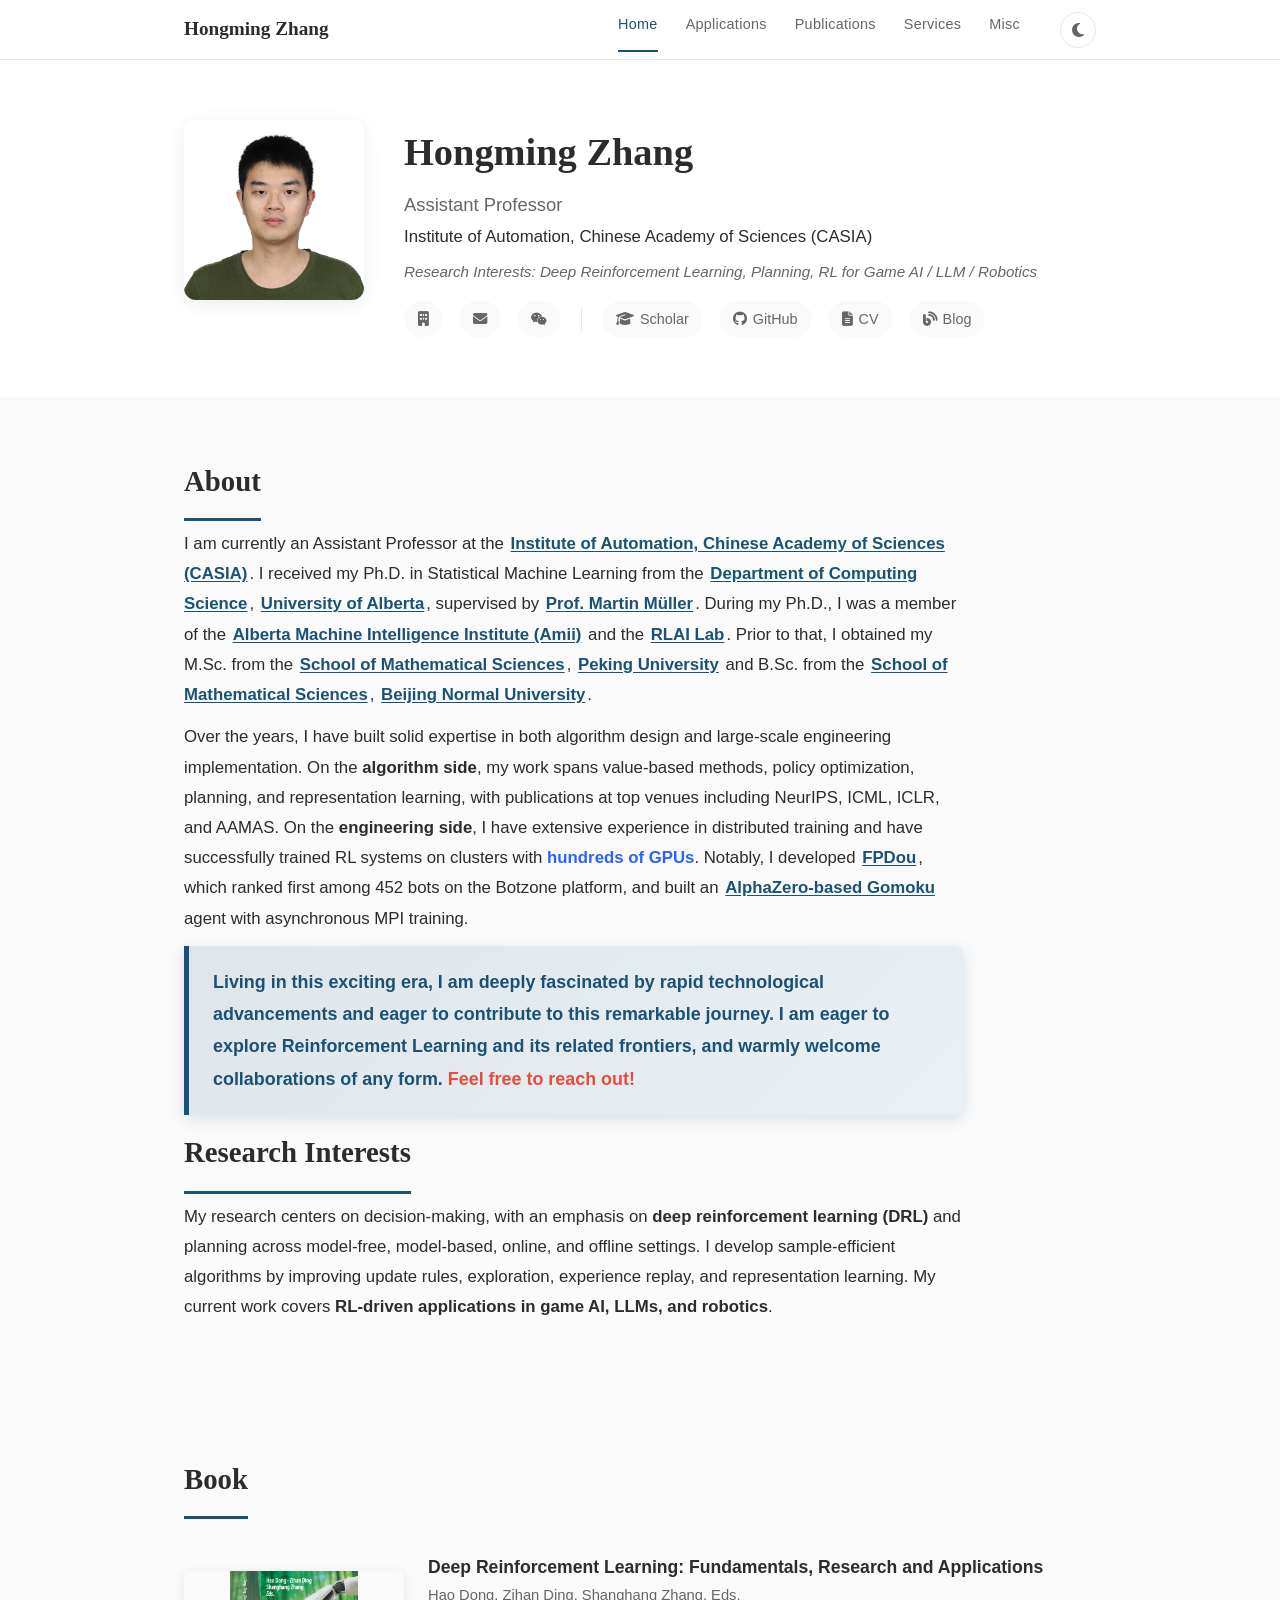
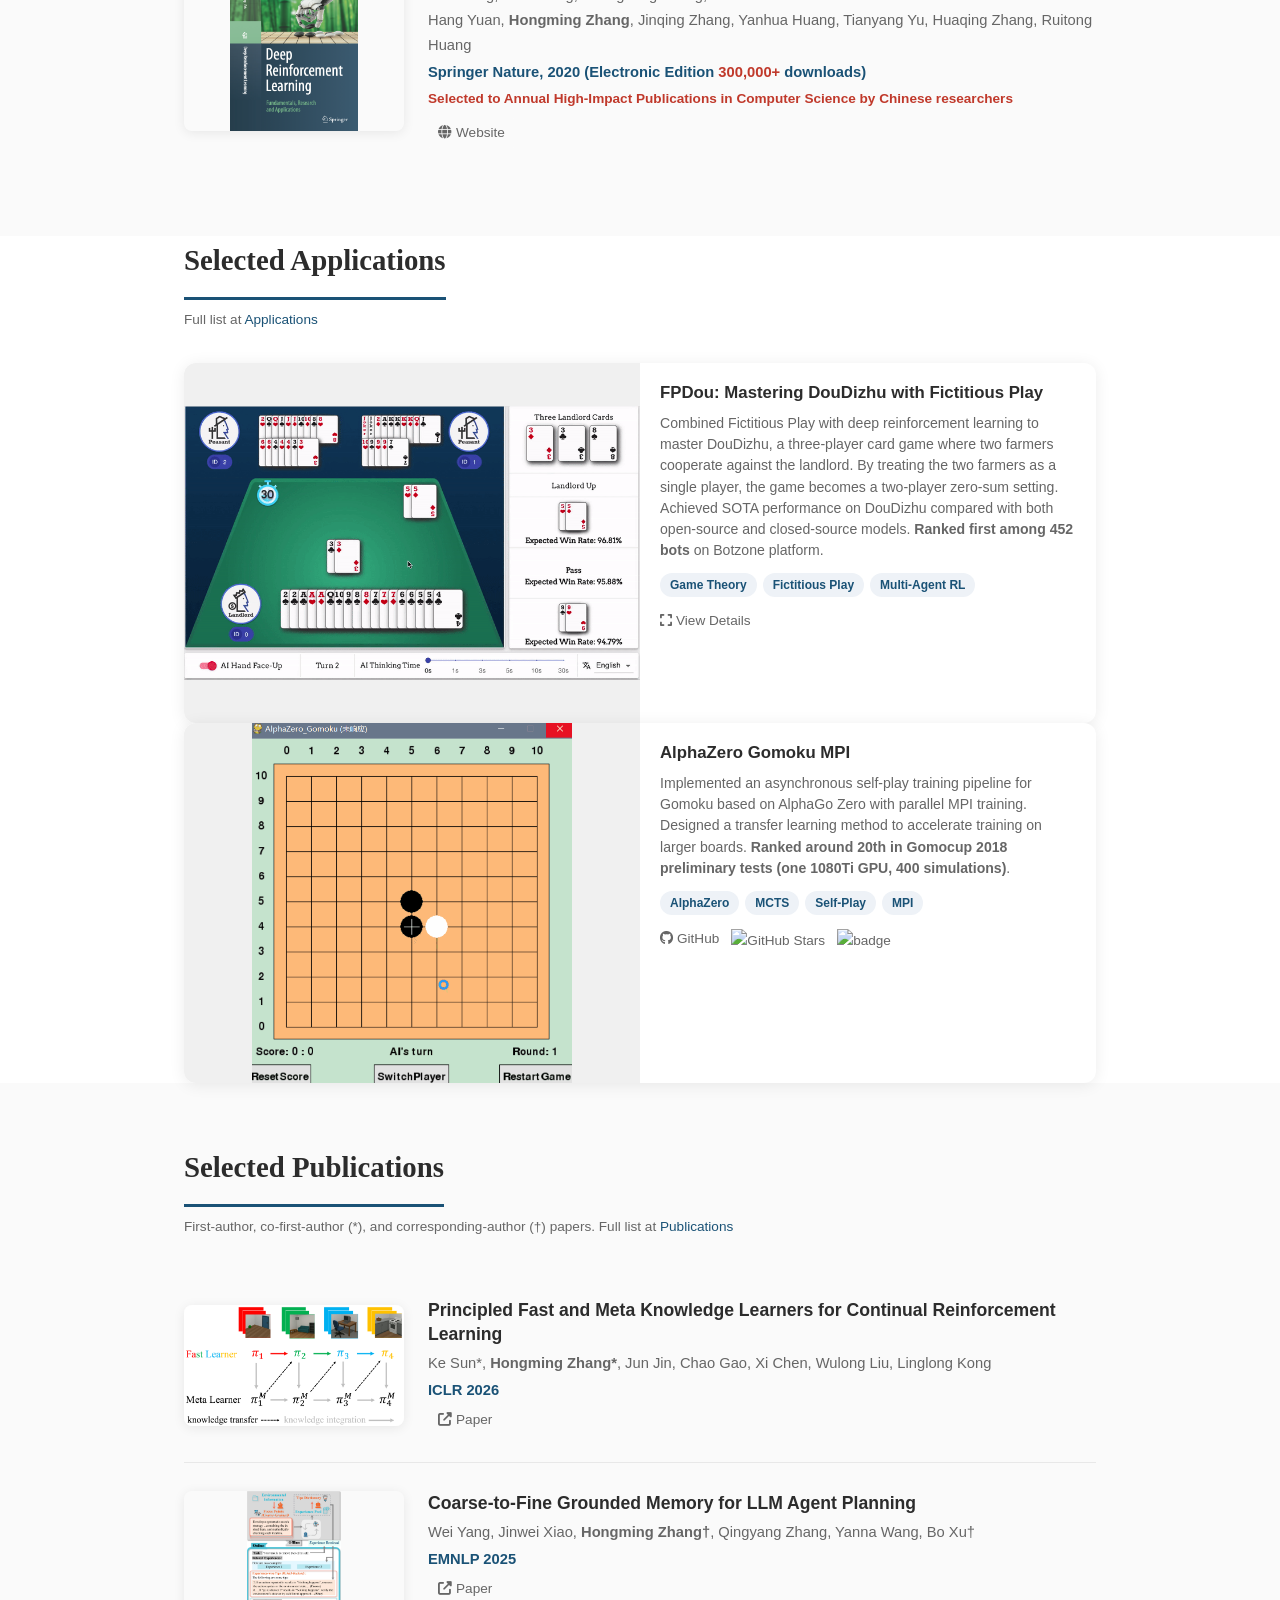
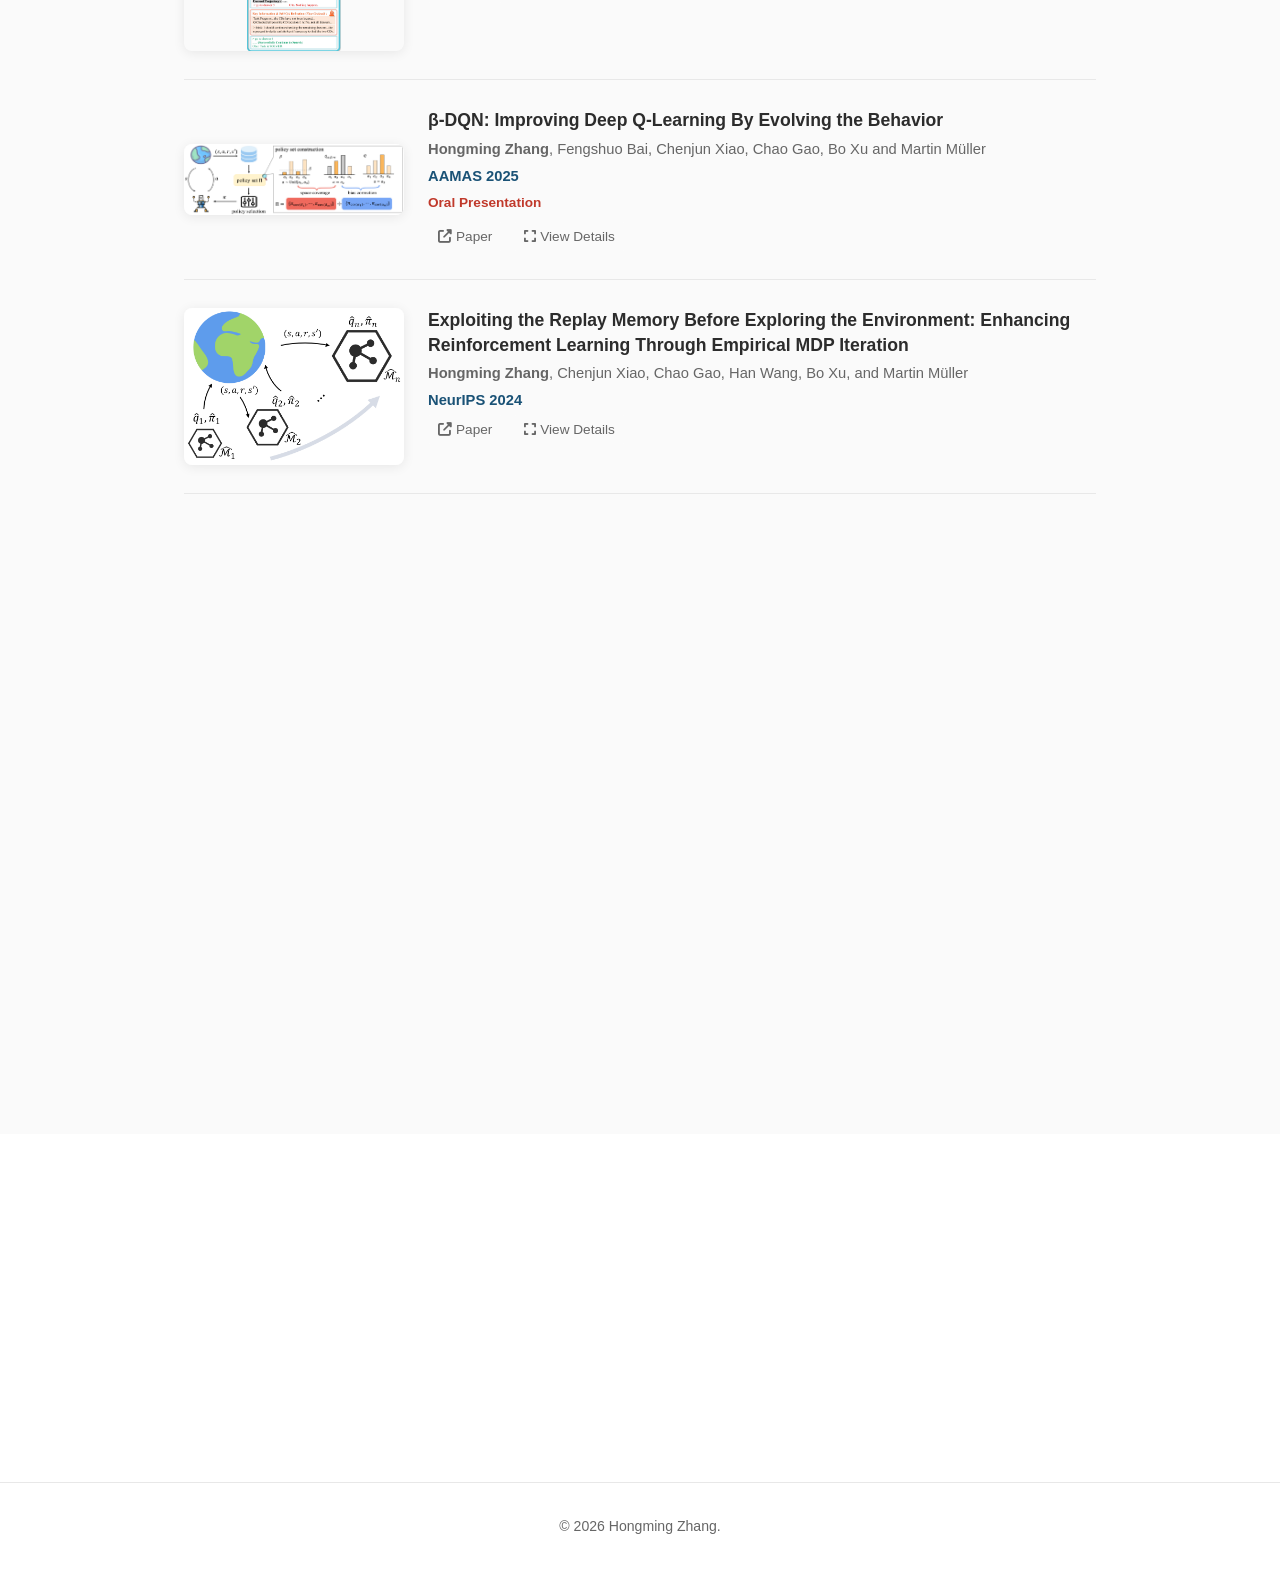
==== index.html @ c79c563d "Add CV link, improve header layout, update research interests and FPDou details - Add CV PDF link wi" ====
<!DOCTYPE html>
<html lang="en">
<head>
    <meta charset="UTF-8">
    <meta name="viewport" content="width=device-width, initial-scale=1.0">
    <title>Hongming Zhang - Academic Homepage</title>
    <link rel="stylesheet" href="style.css">
    <link rel="stylesheet" href="https://cdnjs.cloudflare.com/ajax/libs/font-awesome/6.5.1/css/all.min.css" media="print" onload="this.media='all'">
    <noscript><link rel="stylesheet" href="https://cdnjs.cloudflare.com/ajax/libs/font-awesome/6.5.1/css/all.min.css"></noscript>
</head>
<body>

<nav id="navbar">
    <div class="nav-container">
        <a href="index.html" class="nav-name">Hongming Zhang</a>
        <div class="nav-links">
            <a href="index.html" class="active">Home</a>
            <a href="applications.html">Applications</a>
            <a href="publications.html">Publications</a>
            <a href="services.html">Services</a>
            <a href="misc.html">Misc</a>
            <button class="theme-toggle" aria-label="Toggle dark mode">
                <i class="fas fa-moon"></i>
            </button>
        </div>
        <button class="nav-toggle" aria-label="Toggle navigation">
            <span></span><span></span><span></span>
        </button>
    </div>
</nav>

<header id="header">
    <div class="container header-content">
        <div class="header-photo">
            <img src="images/photo.jpg" alt="Hongming Zhang">
        </div>
        <div class="header-info">
            <h1>Hongming Zhang</h1>
            <p class="header-title">Assistant Professor</p>
            <p class="header-affiliation">
                Institute of Automation, Chinese Academy of Sciences (CASIA)
            </p>
            <p class="header-interests">
                Research Interests: Deep Reinforcement Learning, Planning, RL for Game AI / LLM / Robotics
            </p>
            <div class="header-links">
                <a href="#" title="Work Email" onclick="alert('Work Email: hongming.zhang[AT]ia.ac.cn'); return false;"><i class="fas fa-building"></i></a>
                <a href="#" title="Personal Email" onclick="alert('Personal Email: hongmin2[AT]ualberta.ca'); return false;"><i class="fas fa-envelope"></i></a>
                <a href="#" title="WeChat: alongwithluck" onclick="alert('WeChat ID: alongwithluck'); return false;"><i class="fab fa-weixin"></i></a>
                <span class="header-links-divider"></span>
                <a href="https://scholar.google.com/citations?user=r5mw4FcAAAAJ&hl=zh-CN" target="_blank" title="Google Scholar"><i class="fas fa-graduation-cap"></i> Scholar</a>
                <a href="https://github.com/initial-h" target="_blank" title="GitHub"><i class="fab fa-github"></i> GitHub</a>
                <a href="CV/CV_HongmingZhang.pdf" target="_blank" title="CV"><i class="fas fa-file-lines"></i> CV</a>
                <a href="https://www.cnblogs.com/initial-h" target="_blank" title="Blog"><i class="fas fa-blog"></i> Blog</a>
            </div>
        </div>
    </div>
</header>

<section id="about">
    <div class="container">
        <h2 class="section-title">About</h2>
        <div class="about-text">
            <p>
                I am currently an Assistant Professor at the <a href="http://www.ia.cas.cn/" target="_blank">Institute of Automation, Chinese Academy of Sciences (CASIA)</a>.
                I received my Ph.D. in Statistical Machine Learning from the <a href="https://www.ualberta.ca/en/computing-science/index.html" target="_blank">Department of Computing Science</a>, <a href="https://www.ualberta.ca/" target="_blank">University of Alberta</a>,
                supervised by <a href="http://webdocs.cs.ualberta.ca/~mmueller/" target="_blank">Prof. Martin Müller</a>.
                During my Ph.D., I was a member of the <a href="https://www.amii.ca/" target="_blank">Alberta Machine Intelligence Institute (Amii)</a> and the <a href="http://rlai.ualberta.ca/" target="_blank">RLAI Lab</a>.
                Prior to that, I obtained my M.Sc. from the <a href="https://www.math.pku.edu.cn/" target="_blank">School of Mathematical Sciences</a>, <a href="https://www.pku.edu.cn/" target="_blank">Peking University</a> and B.Sc. from the <a href="https://math.bnu.edu.cn/" target="_blank">School of Mathematical Sciences</a>, <a href="https://www.bnu.edu.cn/" target="_blank">Beijing Normal University</a>.
            </p>
            <p>
                Over the years, I have built solid expertise in both algorithm design and large-scale engineering implementation. On the <strong>algorithm side</strong>, my work spans value-based methods, policy optimization, planning, and representation learning, with publications at top venues including NeurIPS, ICML, ICLR, and AAMAS. On the <strong>engineering side</strong>, I have extensive experience in distributed training and have successfully trained RL systems on clusters with <span style="color: #2962ff; font-weight: bold;">hundreds of GPUs</span>. Notably, I developed <a href="applications.html#fpdou">FPDou</a>, which ranked first among 452 bots on the Botzone platform, and built an <a href="https://github.com/initial-h/AlphaZero_Gomoku_MPI" target="_blank">AlphaZero-based Gomoku</a> agent with asynchronous MPI training.
            </p>
            <p class="highlight-text">
                Living in this exciting era, I am deeply fascinated by rapid technological advancements and eager to contribute to this remarkable journey. I am <strong>eager to explore Reinforcement Learning and its related frontiers</strong>, and warmly welcome collaborations of any form. <span class="reach-out">Feel free to reach out!</span>
            </p>
            <h2 class="section-title">Research Interests</h2>
            <p>
                My research centers on decision-making, with an emphasis on <strong>deep reinforcement learning (DRL)</strong> and planning across model-free, model-based, online, and offline settings. I develop sample-efficient algorithms by improving update rules, exploration, experience replay, and representation learning. My current work covers <strong>RL-driven applications in game AI, LLMs, and robotics</strong>.
            </p>
        </div>
    </div>
</section>

<section id="book">
    <div class="container">
        <h2 class="section-title">Book</h2>
        <div id="book-content"></div>
    </div>
</section>

<section id="selected-apps">
    <div class="container">
        <h2 class="section-title">Selected Applications</h2>
        <p class="section-subtitle">Full list at <a href="applications.html">Applications</a></p>
        <div id="selected-apps-content"></div>
    </div>
</section>

<section id="selected-pubs">
    <div class="container">
        <h2 class="section-title">Selected Publications</h2>
        <p class="section-subtitle">First-author, co-first-author (*), and corresponding-author (†) papers. Full list at <a href="publications.html">Publications</a></p>
        <div id="selected-pubs-content"></div>
    </div>
</section>

<section id="visitor-map" class="trae-browser-inspect-draggable">
    <div class="container">
        <div class="visitor-map-container" style="text-align: center; padding: 20px 0;">
            <div id="clustrmaps-widget" style="display: inline-block; height: 300px; width: 300px;">
                <script type="text/javascript" id="clstr_globe"
                        src="//clustrmaps.com/globe.js?d=Rk9Ztrg-RLNk9DXVuk9yqauLqhkBM1dFXO-Ef6MB-do"></script>
            </div>
        </div>
    </div>
</section>

<footer>
    <div class="container">
        <p>&copy; 2026 Hongming Zhang.</p>
    </div>
</footer>

<div id="imageModal" class="modal">
    <span class="modal-close" onclick="closeModal()">&times;</span>
    <img class="modal-content" id="modalImage">
</div>

<script src="script.js"></script>
</body>
</html>
---- style.css ----
:root {
    --color-bg: #ffffff;
    --color-text: #2c2c2c;
    --color-text-light: #666666;
    --color-accent: #1a5276;
    --color-accent-light: #2980b9;
    --color-border: #e8e8e8;
    --color-section-bg: #fafafa;
    --color-card-bg: #ffffff;
    --color-shadow: rgba(0, 0, 0, 0.08);
    --font-heading: 'Playfair Display', Georgia, serif;
    --font-body: -apple-system, BlinkMacSystemFont, 'Segoe UI', Roboto, sans-serif;
    --max-width: 960px;
    --nav-height: 60px;
}

body.dark {
    --color-bg: #1a1a2e;
    --color-text: #e0e0e0;
    --color-text-light: #a0a0a0;
    --color-accent: #5dade2;
    --color-accent-light: #85c1e9;
    --color-border: #2c2c4a;
    --color-section-bg: #16213e;
    --color-card-bg: #1f2940;
    --color-shadow: rgba(0, 0, 0, 0.3);
}

* {
    margin: 0;
    padding: 0;
    box-sizing: border-box;
}

html {
    scroll-behavior: smooth;
    scroll-padding-top: var(--nav-height);
}

body {
    font-family: var(--font-body);
    font-size: 16px;
    line-height: 1.7;
    color: var(--color-text);
    background: var(--color-bg);
    -webkit-font-smoothing: antialiased;
}

a {
    color: var(--color-accent);
    text-decoration: none;
    transition: color 0.2s;
}

a:hover {
    color: var(--color-accent-light);
}

.container {
    max-width: var(--max-width);
    margin: 0 auto;
    padding: 0 24px;
}

/* ===== Navigation ===== */
#navbar {
    position: fixed;
    top: 0;
    left: 0;
    right: 0;
    height: var(--nav-height);
    background: rgba(255, 255, 255, 0.95);
    backdrop-filter: blur(10px);
    border-bottom: 1px solid var(--color-border);
    z-index: 1000;
    transition: box-shadow 0.3s;
}

body.dark #navbar {
    background: rgba(26, 26, 46, 0.95);
}

#navbar.scrolled {
    box-shadow: 0 2px 20px var(--color-shadow);
}

.nav-container {
    max-width: var(--max-width);
    margin: 0 auto;
    padding: 0 24px;
    height: 100%;
    display: flex;
    align-items: center;
    justify-content: space-between;
}

.nav-name {
    font-family: var(--font-heading);
    font-size: 1.2rem;
    font-weight: 700;
    color: var(--color-text);
}

.nav-name:hover {
    color: var(--color-accent);
}

.nav-links {
    display: flex;
    gap: 28px;
}

.nav-links a {
    font-size: 0.9rem;
    font-weight: 400;
    color: var(--color-text-light);
    letter-spacing: 0.02em;
    position: relative;
}

.nav-links a::after {
    content: '';
    position: absolute;
    bottom: -4px;
    left: 0;
    width: 0;
    height: 2px;
    background: var(--color-accent);
    transition: width 0.3s;
}

.nav-links a:hover {
    color: var(--color-accent);
}

.nav-links a:hover::after {
    width: 100%;
}

.nav-links a.active {
    color: var(--color-accent);
}

.nav-links a.active::after {
    width: 100%;
}

.theme-toggle {
    display: inline-flex;
    align-items: center;
    justify-content: center;
    width: 36px;
    height: 36px;
    border-radius: 50%;
    background: none;
    border: 1px solid var(--color-border);
    color: var(--color-text-light);
    font-size: 1rem;
    cursor: pointer;
    transition: all 0.2s;
    margin-left: 12px;
}

.theme-toggle:hover {
    background: var(--color-accent);
    color: #fff;
    border-color: var(--color-accent);
}

.nav-toggle {
    display: none;
    flex-direction: column;
    gap: 5px;
    background: none;
    border: none;
    cursor: pointer;
    padding: 4px;
}

.nav-toggle span {
    display: block;
    width: 24px;
    height: 2px;
    background: var(--color-text);
    transition: all 0.3s;
}

/* ===== Header ===== */
#header {
    padding-top: calc(var(--nav-height) + 60px);
    padding-bottom: 60px;
}

.header-content {
    display: flex;
    align-items: flex-start;
    gap: 40px;
}

.header-photo {
    flex-shrink: 0;
}

.header-photo img {
    width: 180px;
    height: 180px;
    border-radius: 12px;
    object-fit: cover;
    box-shadow: 0 4px 20px var(--color-shadow);
}

.header-info h1 {
    font-family: var(--font-heading);
    font-size: 2.4rem;
    font-weight: 700;
    color: var(--color-text);
    margin-bottom: 4px;
}

.header-title {
    font-size: 1.15rem;
    color: var(--color-text-light);
    margin-bottom: 2px;
}

.header-affiliation {
    font-size: 1.05rem;
    margin-bottom: 8px;
}

.header-interests {
    font-size: 0.95rem;
    color: var(--color-text-light);
    margin-bottom: 16px;
    font-style: italic;
}

.header-links {
    display: flex;
    gap: 16px;
}

.header-links a {
    display: inline-flex;
    align-items: center;
    justify-content: center;
    width: auto;
    height: 36px;
    border-radius: 18px;
    padding: 0 14px;
    gap: 6px;
    background: var(--color-section-bg);
    color: var(--color-text-light);
    font-size: 0.9rem;
    transition: all 0.2s;
}

.header-links a[href$=".pdf"], .header-links a[href*="scholar.google"] {
    font-weight: 500;
}

.header-links a:hover {
    background: var(--color-accent);
    color: #fff;
    transform: translateY(-2px);
}

.header-links-divider {
    width: 1px;
    height: 24px;
    background: var(--color-border);
    align-self: center;
    margin: 0 4px;
}

/* ===== Section Titles ===== */
.section-title {
    font-family: var(--font-heading);
    font-size: 1.8rem;
    font-weight: 700;
    color: var(--color-text);
    margin-bottom: 8px;
    padding-bottom: 12px;
    border-bottom: 3px solid var(--color-accent);
    display: inline-block;
}

.section-subtitle {
    font-size: 0.85rem;
    color: var(--color-text-light);
    margin-bottom: 32px;
}

/* ===== About ===== */
#about {
    padding: 60px 0;
    background: var(--color-section-bg);
}

.about-text {
    max-width: 780px;
    font-size: 1.05rem;
    line-height: 1.8;
}

.about-text p {
    margin-bottom: 12px;
}

.about-text p a {
    color: var(--color-accent);
    font-weight: 600;
    text-decoration: underline;
    text-decoration-color: var(--color-accent);
    text-underline-offset: 2px;
    transition: all 0.3s ease;
    padding: 0 2px;
}

.about-text p a:hover {
    color: #fff;
    background-color: var(--color-accent);
    border-radius: 3px;
    text-decoration: none;
}

.highlight-text {
    color: var(--color-accent);
    font-weight: 600;
    font-size: 1.12rem;
    padding: 20px 24px;
    background: linear-gradient(135deg, rgba(26, 82, 118, 0.12), rgba(41, 128, 185, 0.08));
    border-left: 5px solid var(--color-accent);
    border-radius: 0 10px 10px 0;
    box-shadow: 0 4px 15px rgba(26, 82, 118, 0.15);
}

[data-theme="dark"] .highlight-text {
    background: linear-gradient(135deg, rgba(93, 173, 226, 0.18), rgba(133, 193, 233, 0.12));
    box-shadow: 0 4px 15px rgba(93, 173, 226, 0.2);
}

.reach-out {
    color: #e74c3c;
    font-weight: 700;
}

/* ===== Selected Publications ===== */
#selected-pubs {
    padding: 60px 0;
    background: var(--color-section-bg);
}

/* ===== Book ===== */
#book {
    padding: 60px 0;
    background: var(--color-section-bg);
}

/* ===== Publications ===== */
#publications {
    padding: 60px 0;
}

.pub-item {
    display: flex;
    flex-wrap: wrap;
    gap: 24px;
    padding: 28px 0;
    border-bottom: 1px solid var(--color-border);
    align-items: stretch;
    min-height: 180px;
}

.pub-item:last-child {
    border-bottom: none;
}

.pub-image {
    flex-shrink: 0;
    width: 220px;
    position: relative;
    display: flex;
    align-items: center;
}

.pub-image img {
    width: 100%;
    height: auto;
    max-height: 160px;
    object-fit: contain;
    border-radius: 8px;
    box-shadow: 0 2px 12px var(--color-shadow);
    cursor: pointer;
    transition: transform 0.2s, box-shadow 0.2s;
}

.pub-image img:hover {
    transform: scale(1.03);
    box-shadow: 0 4px 20px rgba(0, 0, 0, 0.15);
}

.pub-details {
    margin-top: 16px;
    padding-top: 16px;
    border-top: 1px dashed var(--color-border);
}

.pub-details.multi-images {
    display: flex;
    flex-wrap: wrap;
    gap: 12px;
}

.pub-detail-media {
    margin-bottom: 0;
    flex-shrink: 0;
}

.pub-details.multi-images .pub-detail-media img,
.pub-details.multi-images .pub-detail-media video {
    width: 180px;
    height: auto;
    border-radius: 8px;
    box-shadow: 0 2px 12px var(--color-shadow);
    cursor: pointer;
}

.pub-details:not(.multi-images) .pub-detail-media img,
.pub-details:not(.multi-images) .pub-detail-media video {
    width: 100%;
    max-width: 500px;
    height: auto;
    border-radius: 8px;
    box-shadow: 0 2px 12px var(--color-shadow);
    cursor: pointer;
}

.pub-detail-media img:hover,
.pub-detail-media video:hover {
    box-shadow: 0 4px 20px rgba(0, 0, 0, 0.15);
}

.lazy-img {
    background: linear-gradient(90deg, var(--color-section-bg) 25%, var(--color-border) 50%, var(--color-section-bg) 75%);
    background-size: 200% 100%;
    animation: shimmer 1.5s infinite;
    min-height: 100px;
}

.lazy-img[src] {
    animation: none;
    background: none;
}

@keyframes shimmer {
    0% { background-position: 200% 0; }
    100% { background-position: -200% 0; }
}

.lazy-video {
    background: var(--color-section-bg);
    min-height: 200px;
    display: block;
}

.pub-info {
    flex: 1;
}

.pub-year-title {
    font-size: 1.5rem;
    font-weight: 700;
    margin: 32px 0 16px;
    padding-bottom: 8px;
    border-bottom: 2px solid var(--color-accent);
    color: var(--color-text);
}

.pub-year-title:first-child {
    margin-top: 0;
}

.pub-title {
    font-size: 1.1rem;
    font-weight: 700;
    margin-bottom: 4px;
    line-height: 1.4;
}

.pub-title a {
    color: var(--color-text);
}

.pub-title a:hover {
    color: var(--color-accent);
}

.pub-authors {
    font-size: 0.92rem;
    color: var(--color-text-light);
    margin-bottom: 2px;
}

.pub-venue {
    font-size: 0.92rem;
    color: var(--color-accent);
    font-weight: 600;
    margin-bottom: 2px;
}

.pub-note {
    font-size: 0.85rem;
    color: var(--color-text-light);
    font-weight: 600;
    margin-bottom: 8px;
}

.pub-note.oral {
    color: #c0392b;
}

.pub-links {
    display: flex;
    flex-wrap: wrap;
    gap: 12px;
}

.pub-links a {
    font-size: 0.85rem;
    color: var(--color-text-light);
    display: inline-flex;
    align-items: center;
    gap: 4px;
    padding: 3px 10px;
    border-radius: 4px;
    background: var(--color-section-bg);
    transition: all 0.2s;
}

.pub-links a:hover {
    background: var(--color-accent);
    color: #fff;
}

/* ===== Preprints ===== */
#preprints {
    padding: 60px 0;
    background: var(--color-section-bg);
}

/* ===== Projects ===== */
#projects {
    padding: 60px 0;
    background: var(--color-section-bg);
}

.project-grid {
    display: grid;
    grid-template-columns: 1fr;
    gap: 32px;
    margin-top: 8px;
    max-width: 900px;
    margin-left: auto;
    margin-right: auto;
}

.project-card {
    background: var(--color-card-bg);
    border-radius: 12px;
    overflow: hidden;
    box-shadow: 0 2px 16px var(--color-shadow);
    transition: transform 0.2s, box-shadow 0.2s;
    display: grid;
    grid-template-columns: 1fr 1fr;
    height: 360px;
}

.project-card:hover {
    transform: translateY(-4px);
    box-shadow: 0 8px 30px rgba(0, 0, 0, 0.12);
}

.project-media {
    width: 100%;
    height: 100%;
    overflow: hidden;
    background: #f0f0f0;
    display: flex;
    align-items: center;
    justify-content: center;
}

.project-media img {
    width: 100%;
    height: 100%;
    object-fit: contain;
    display: block;
    transition: transform 0.3s;
}

.project-media video {
    width: 100%;
    height: 100%;
    object-fit: contain;
    display: block;
    transition: transform 0.3s;
}

.project-media-grid {
    display: grid;
    grid-template-columns: repeat(2, 1fr);
    gap: 8px;
    padding: 12px;
    width: 100%;
    height: 100%;
    overflow-y: auto;
    align-content: start;
}

.project-media-grid img {
    width: 100%;
    height: auto;
    object-fit: contain;
    border-radius: 6px;
    background: #f5f5f5;
}

.project-card:hover .project-media img,
.project-card:hover .project-media video {
    transform: scale(1.05);
}

.project-body {
    padding: 16px 20px 20px;
}

.project-body h3 {
    font-size: 1.05rem;
    font-weight: 700;
    margin-bottom: 6px;
}

.project-body p {
    font-size: 0.88rem;
    color: var(--color-text-light);
    line-height: 1.5;
    margin-bottom: 12px;
}

.project-tags {
    display: flex;
    flex-wrap: wrap;
    gap: 6px;
    margin-bottom: 12px;
}

.project-tags span {
    font-size: 0.75rem;
    padding: 2px 10px;
    border-radius: 12px;
    background: #eef2f7;
    color: var(--color-accent);
    font-weight: 600;
}

.project-links {
    display: flex;
    gap: 12px;
    flex-wrap: wrap;
}

.project-links .link-break {
    flex-basis: 100%;
    height: 0;
}

.project-links a {
    font-size: 0.85rem;
    color: var(--color-text-light);
    display: inline-flex;
    align-items: center;
    gap: 4px;
}

.project-links a:hover {
    color: var(--color-accent);
}

.project-links a img {
    height: 20px;
}

/* ===== FPDou Detail ===== */
#fpdou-detail {
    padding: 40px 0 60px;
}

.fpdou-back-btn {
    display: inline-flex;
    align-items: center;
    gap: 8px;
    padding: 10px 20px;
    background: var(--color-accent);
    color: #fff;
    border: none;
    border-radius: 8px;
    cursor: pointer;
    font-size: 0.95rem;
    font-weight: 600;
    margin-bottom: 32px;
    transition: opacity 0.2s;
}

.fpdou-back-btn:hover {
    opacity: 0.85;
}

.fpdou-detail-content {
    max-width: 800px;
    margin: 0 auto;
}

.fpdou-detail-header {
    text-align: center;
    margin-bottom: 32px;
}

.fpdou-detail-header h1 {
    font-size: 1.8rem;
    margin-bottom: 10px;
    color: var(--color-text);
}

.fpdou-detail-header p {
    color: var(--color-text-secondary);
    font-size: 1rem;
    max-width: 700px;
    margin: 0 auto;
}

.fpdou-detail-media {
    margin-bottom: 32px;
    text-align: center;
}

.fpdou-detail-media img {
    max-width: 100%;
    border-radius: 12px;
    box-shadow: 0 4px 24px var(--color-shadow);
}

.fpdou-detail-section {
    margin-bottom: 40px;
}

.fpdou-detail-section h2 {
    font-size: 1.3rem;
    margin-bottom: 16px;
    color: var(--color-accent);
}

.fpdou-detail-section p {
    line-height: 1.8;
    color: var(--color-text);
    margin-bottom: 16px;
}

.fpdou-single-img {
    display: block;
    max-width: 100%;
    border-radius: 8px;
    margin-top: 16px;
    box-shadow: 0 2px 12px var(--color-shadow);
}

.fpdou-results {
    display: flex;
    flex-direction: column;
    gap: 24px;
    margin-top: 20px;
}

.fpdou-result-item {
    text-align: center;
    margin: 0;
}

.fpdou-result-item img {
    max-width: 100%;
    border-radius: 8px;
    box-shadow: 0 2px 12px var(--color-shadow);
}

.fpdou-result-item figcaption {
    margin-top: 8px;
    font-size: 0.9rem;
    color: var(--color-text-secondary);
}

/* ===== Services ===== */
#services {
    padding: 60px 0;
}

.services-grid {
    display: grid;
    grid-template-columns: 1fr;
    gap: 32px;
    margin-top: 8px;
}

.service-category h3 {
    font-size: 1.05rem;
    font-weight: 700;
    margin-bottom: 10px;
    color: var(--color-accent);
    display: flex;
    align-items: center;
    gap: 8px;
}

.service-category h3 i {
    font-size: 0.9rem;
}

.service-category ul {
    list-style: none;
    padding-left: 32px;
}

.service-category li {
    font-size: 0.92rem;
    color: var(--color-text-light);
    padding: 3px 0;
    position: relative;
}

.service-category li::before {
    content: '•';
    position: absolute;
    left: -16px;
    color: var(--color-accent);
}

/* ===== Misc ===== */
#misc {
    padding: 60px 0;
    background: var(--color-section-bg);
}

.misc-grid {
    display: grid;
    grid-template-columns: 1fr;
    gap: 32px;
    margin-top: 8px;
}

.misc-category h3 {
    font-size: 1.05rem;
    font-weight: 700;
    margin-bottom: 10px;
    color: var(--color-accent);
    display: flex;
    align-items: center;
    gap: 8px;
}

.misc-category h3 i {
    font-size: 0.9rem;
}

.misc-category ul {
    list-style: none;
    padding-left: 32px;
}

.misc-category li {
    font-size: 0.92rem;
    color: var(--color-text-light);
    padding: 3px 0;
    position: relative;
}

.misc-category li::before {
    content: '•';
    position: absolute;
    left: -16px;
    color: var(--color-accent);
}

.misc-category li strong {
    color: var(--color-text);
}

/* ===== Footer ===== */
footer {
    padding: 32px 0;
    text-align: center;
    border-top: 1px solid var(--color-border);
}

footer p {
    font-size: 0.88rem;
    color: var(--color-text-light);
}

.footer-note {
    font-size: 0.8rem !important;
    margin-top: 4px;
    opacity: 0.7;
}

/* ===== Image Modal ===== */
.modal {
    display: none;
    position: fixed;
    top: 0;
    left: 0;
    width: 100%;
    height: 100%;
    background: rgba(0, 0, 0, 0.85);
    z-index: 2000;
    cursor: pointer;
    align-items: center;
    justify-content: center;
}

.modal.active {
    display: flex;
}

.modal-content {
    max-width: 90%;
    max-height: 90%;
    border-radius: 8px;
    box-shadow: 0 0 40px rgba(0, 0, 0, 0.5);
}

.modal-close {
    position: absolute;
    top: 20px;
    right: 30px;
    font-size: 2.5rem;
    color: #fff;
    cursor: pointer;
    transition: opacity 0.2s;
}

.modal-close:hover {
    opacity: 0.7;
}

/* ===== Responsive ===== */
@media (max-width: 768px) {
    .nav-links {
        display: none;
        position: absolute;
        top: var(--nav-height);
        left: 0;
        right: 0;
        background: rgba(255, 255, 255, 0.98);
        flex-direction: column;
        padding: 16px 24px;
        gap: 12px;
        border-bottom: 1px solid var(--color-border);
        box-shadow: 0 4px 12px var(--color-shadow);
    }

    .nav-links.active {
        display: flex;
    }

    .nav-toggle {
        display: flex;
    }

    .header-content {
        flex-direction: column;
        align-items: center;
        text-align: center;
    }

    .header-photo img {
        width: 150px;
        height: 150px;
    }

    .header-info h1 {
        font-size: 1.8rem;
    }

    .header-links {
        justify-content: center;
    }

    .pub-item {
        flex-direction: column;
        gap: 16px;
    }

    .pub-image {
        width: 100%;
        max-width: 400px;
    }

    .project-grid {
        grid-template-columns: 1fr;
    }

    .services-grid,
    .misc-grid {
        grid-template-columns: 1fr;
    }

    .section-title {
        font-size: 1.5rem;
    }
}

@media (max-width: 480px) {
    .header-photo img {
        width: 120px;
        height: 120px;
    }

    .header-info h1 {
        font-size: 1.5rem;
    }

    .container {
        padding: 0 16px;
    }
}
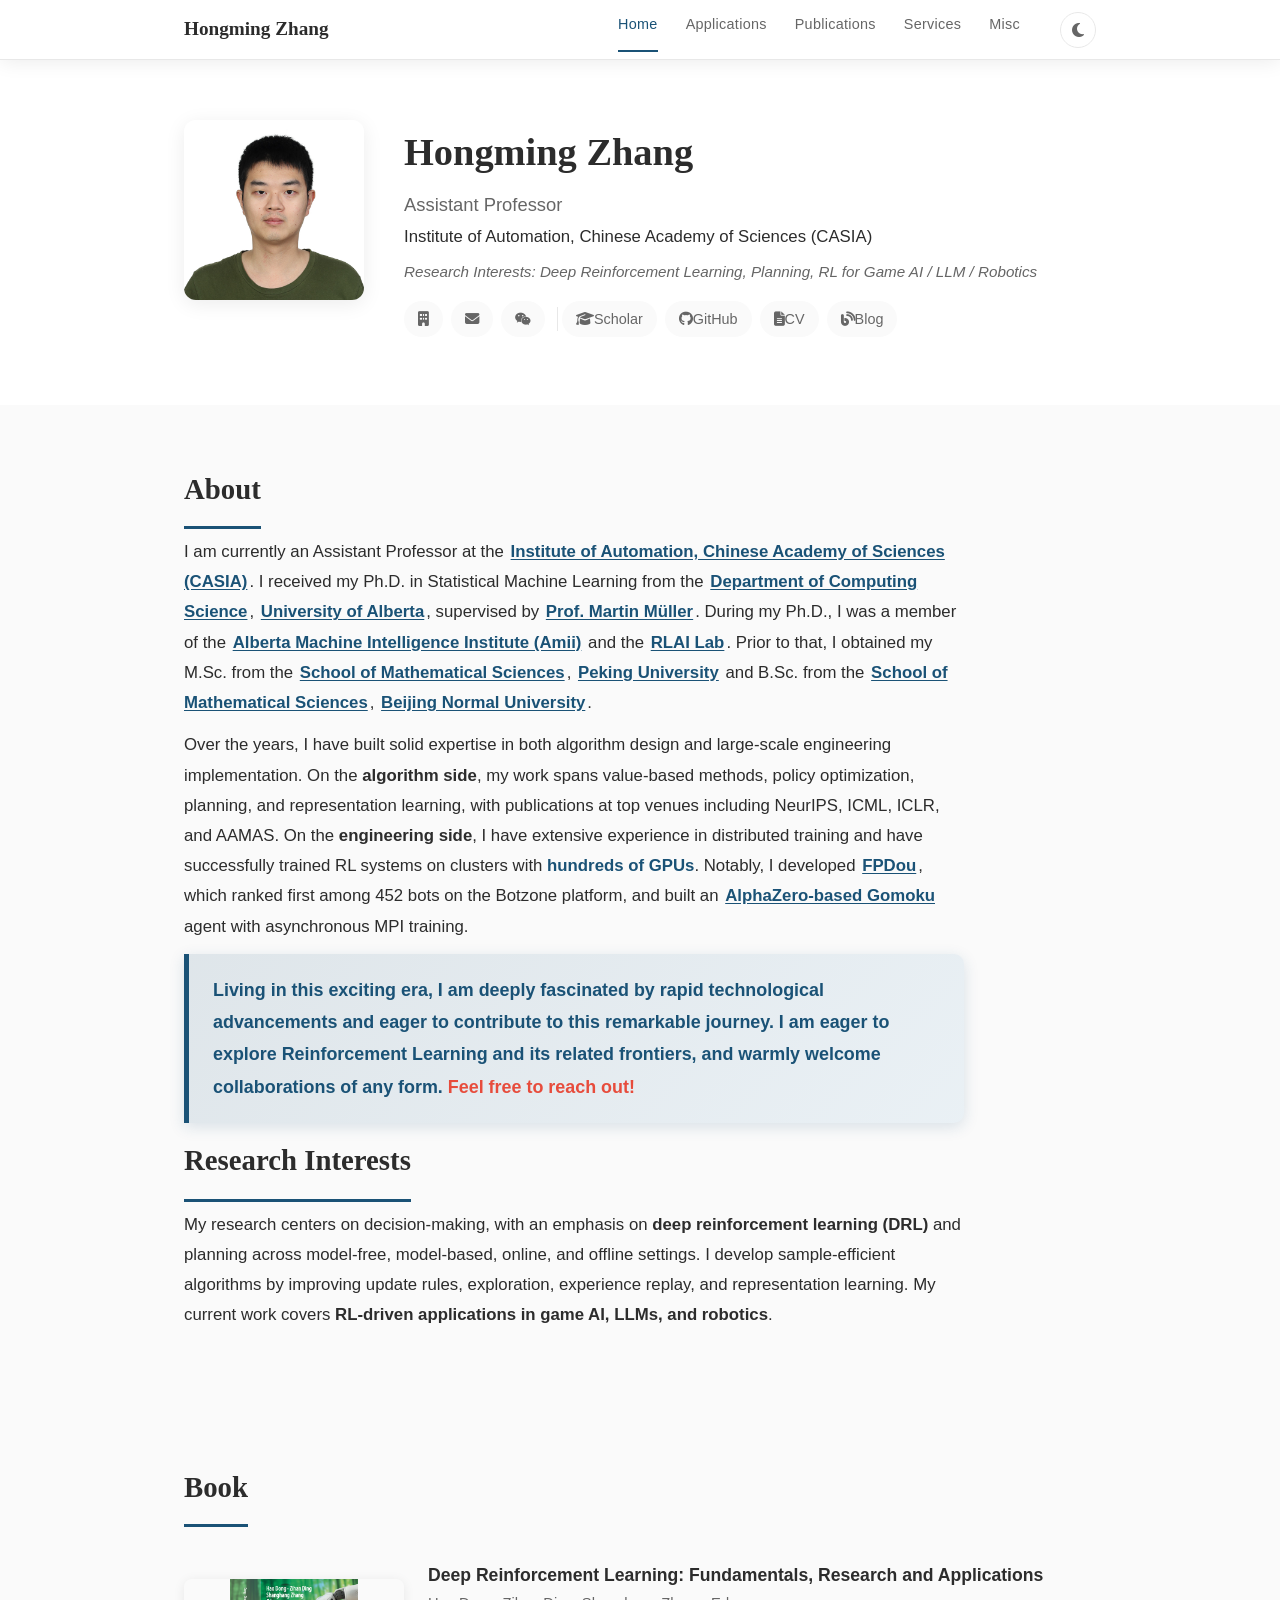
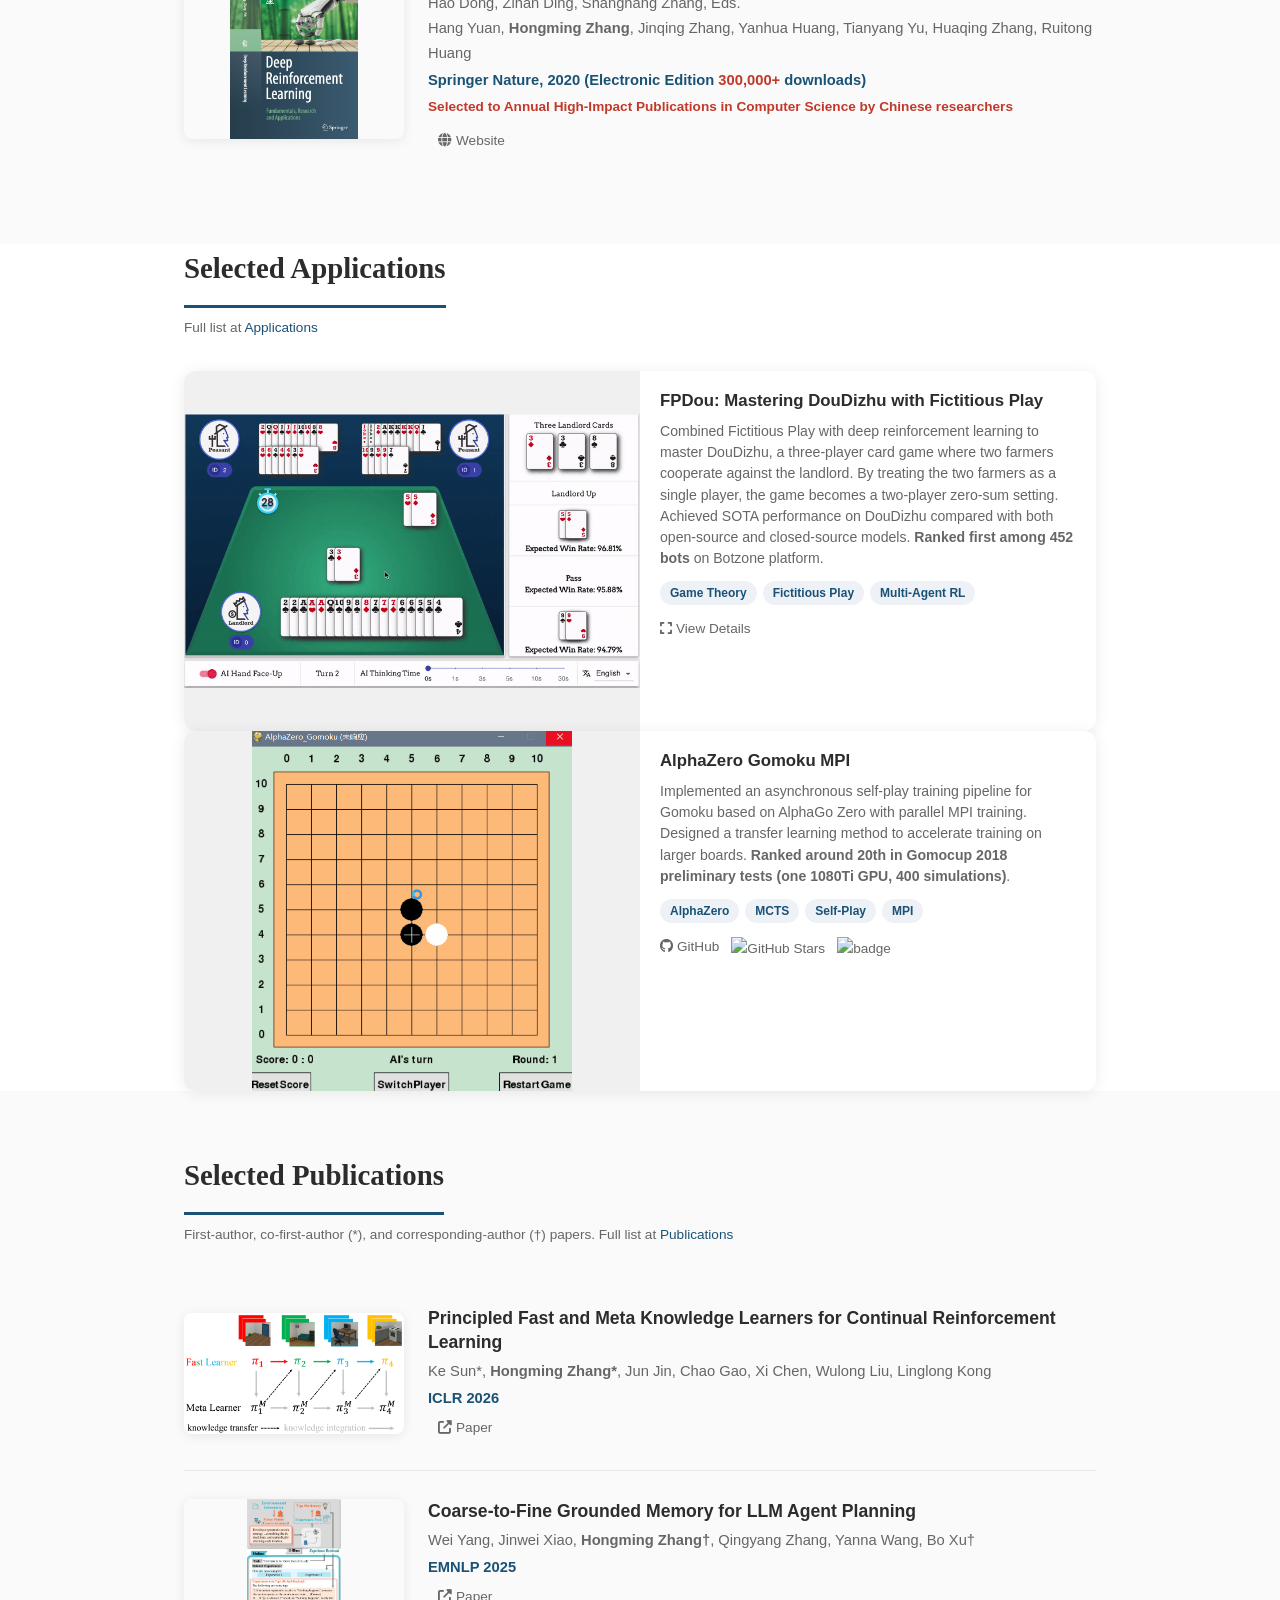
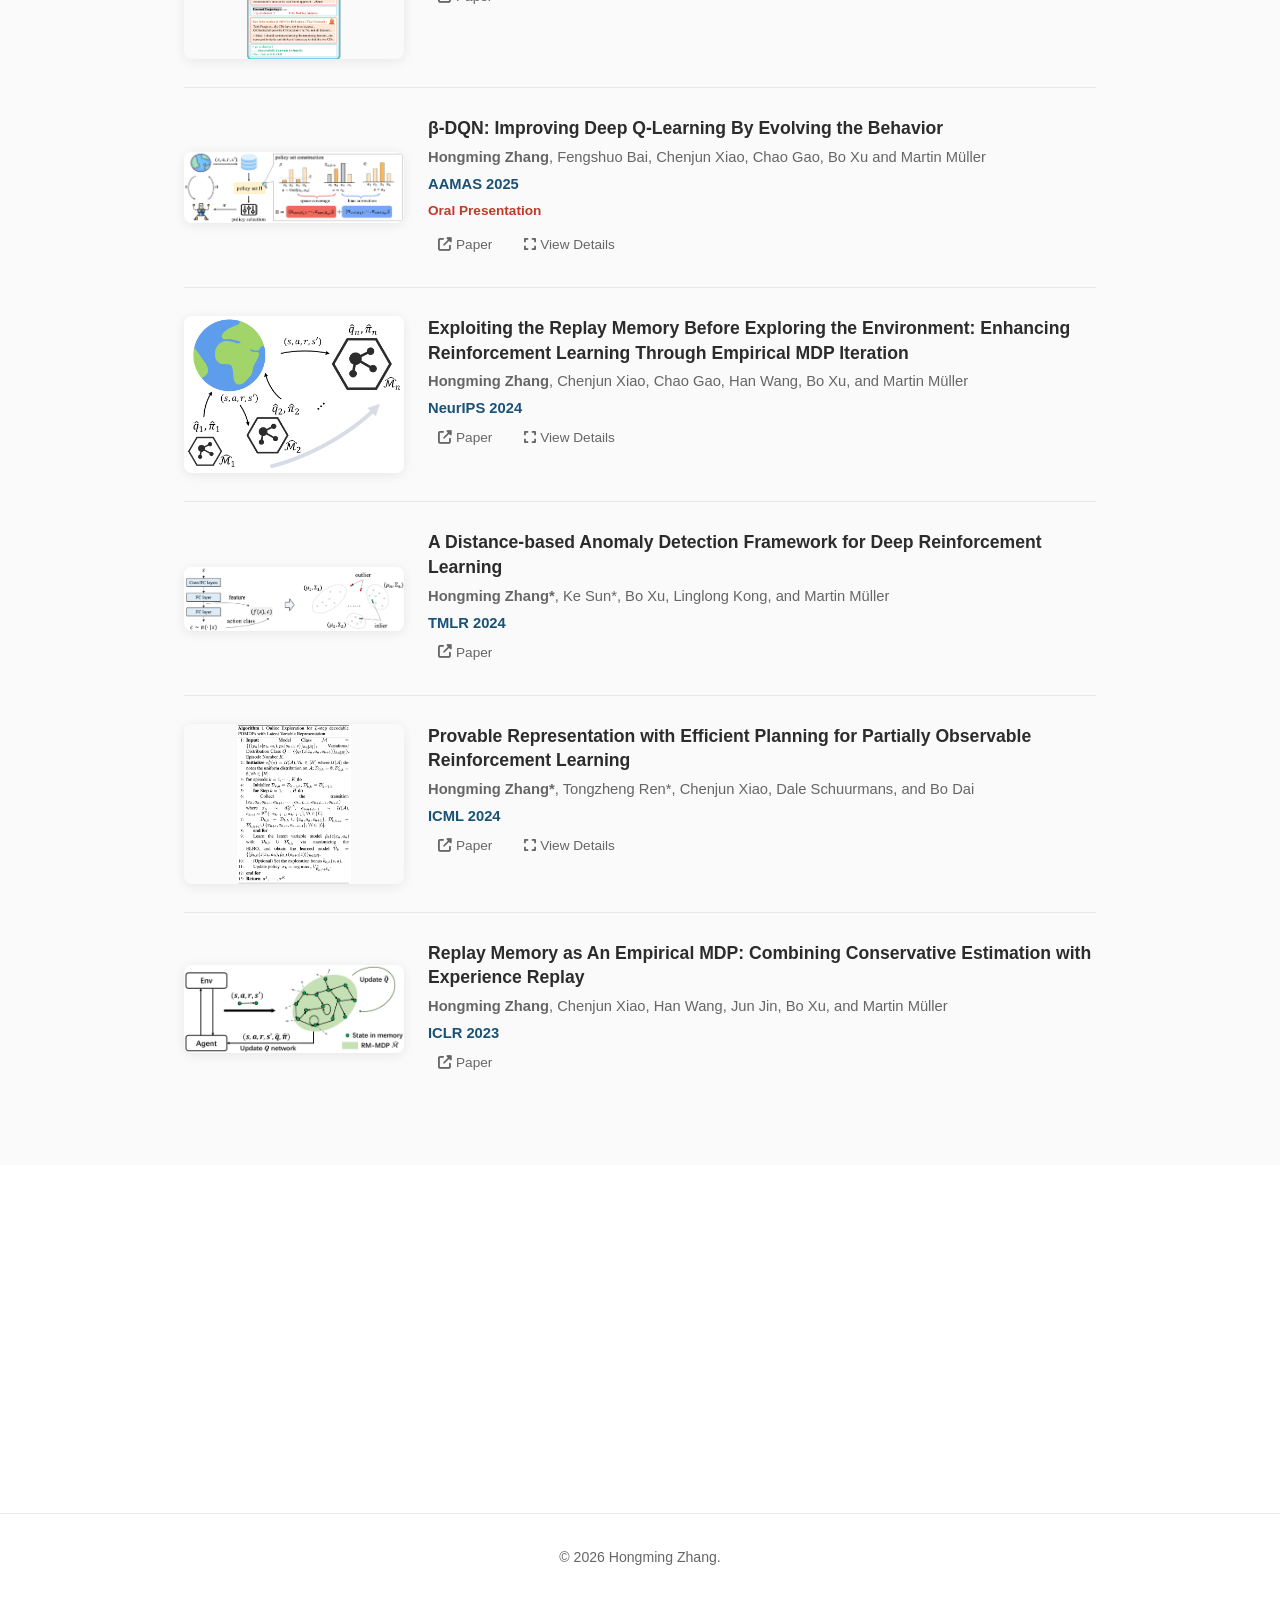
==== commit 603adddf: "Fix header links cross-browser compatibility and unify accent color - Replace gap with margin for ol" ====
--- a/index.html
+++ b/index.html
@@ -69,7 +69,7 @@
                 Prior to that, I obtained my M.Sc. from the <a href="https://www.math.pku.edu.cn/" target="_blank">School of Mathematical Sciences</a>, <a href="https://www.pku.edu.cn/" target="_blank">Peking University</a> and B.Sc. from the <a href="https://math.bnu.edu.cn/" target="_blank">School of Mathematical Sciences</a>, <a href="https://www.bnu.edu.cn/" target="_blank">Beijing Normal University</a>.
             </p>
             <p>
-                Over the years, I have built solid expertise in both algorithm design and large-scale engineering implementation. On the <strong>algorithm side</strong>, my work spans value-based methods, policy optimization, planning, and representation learning, with publications at top venues including NeurIPS, ICML, ICLR, and AAMAS. On the <strong>engineering side</strong>, I have extensive experience in distributed training and have successfully trained RL systems on clusters with <span style="color: #2962ff; font-weight: bold;">hundreds of GPUs</span>. Notably, I developed <a href="applications.html#fpdou">FPDou</a>, which ranked first among 452 bots on the Botzone platform, and built an <a href="https://github.com/initial-h/AlphaZero_Gomoku_MPI" target="_blank">AlphaZero-based Gomoku</a> agent with asynchronous MPI training.
+                Over the years, I have built solid expertise in both algorithm design and large-scale engineering implementation. On the <strong>algorithm side</strong>, my work spans value-based methods, policy optimization, planning, and representation learning, with publications at top venues including NeurIPS, ICML, ICLR, and AAMAS. On the <strong>engineering side</strong>, I have extensive experience in distributed training and have successfully trained RL systems on clusters with <span style="color: var(--color-accent); font-weight: bold;">hundreds of GPUs</span>. Notably, I developed <a href="applications.html#fpdou">FPDou</a>, which ranked first among 452 bots on the Botzone platform, and built an <a href="https://github.com/initial-h/AlphaZero_Gomoku_MPI" target="_blank">AlphaZero-based Gomoku</a> agent with asynchronous MPI training.
             </p>
             <p class="highlight-text">
                 Living in this exciting era, I am deeply fascinated by rapid technological advancements and eager to contribute to this remarkable journey. I am <strong>eager to explore Reinforcement Learning and its related frontiers</strong>, and warmly welcome collaborations of any form. <span class="reach-out">Feel free to reach out!</span>
--- a/style.css
+++ b/style.css
@@ -237,7 +237,8 @@
 
 .header-links {
     display: flex;
-    gap: 16px;
+    flex-wrap: wrap;
+    align-items: center;
 }
 
 .header-links a {
@@ -248,11 +249,23 @@
     height: 36px;
     border-radius: 18px;
     padding: 0 14px;
-    gap: 6px;
+    margin-right: 8px;
+    margin-bottom: 8px;
     background: var(--color-section-bg);
     color: var(--color-text-light);
     font-size: 0.9rem;
     transition: all 0.2s;
+    white-space: nowrap;
+}
+
+.header-links a > i + span,
+.header-links a > i:not(:last-child) {
+    margin-right: 6px;
+}
+
+.header-links-divider {
+    margin-right: 8px;
+    margin-bottom: 8px;
 }
 
 .header-links a[href$=".pdf"], .header-links a[href*="scholar.google"] {
@@ -270,7 +283,7 @@
     height: 24px;
     background: var(--color-border);
     align-self: center;
-    margin: 0 4px;
+    margin: 0 4px 8px 4px;
 }
 
 /* ===== Section Titles ===== */
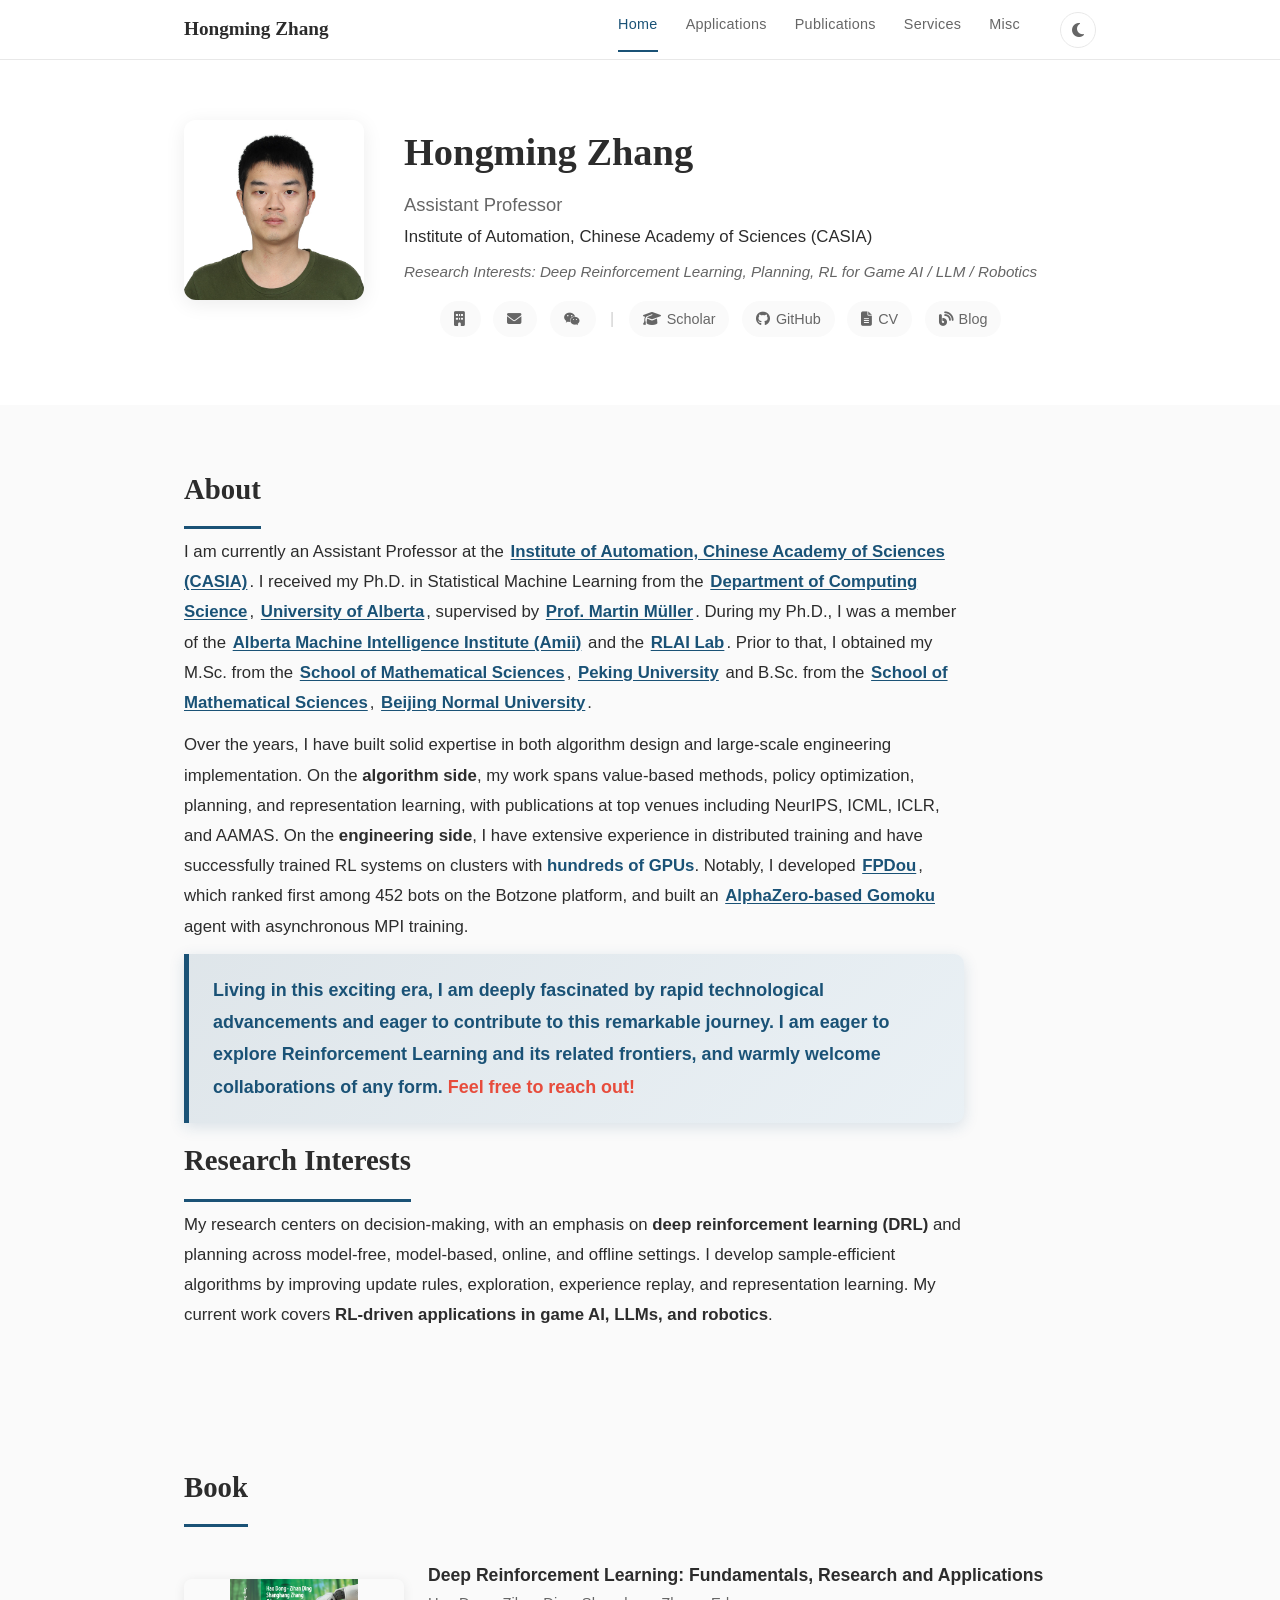
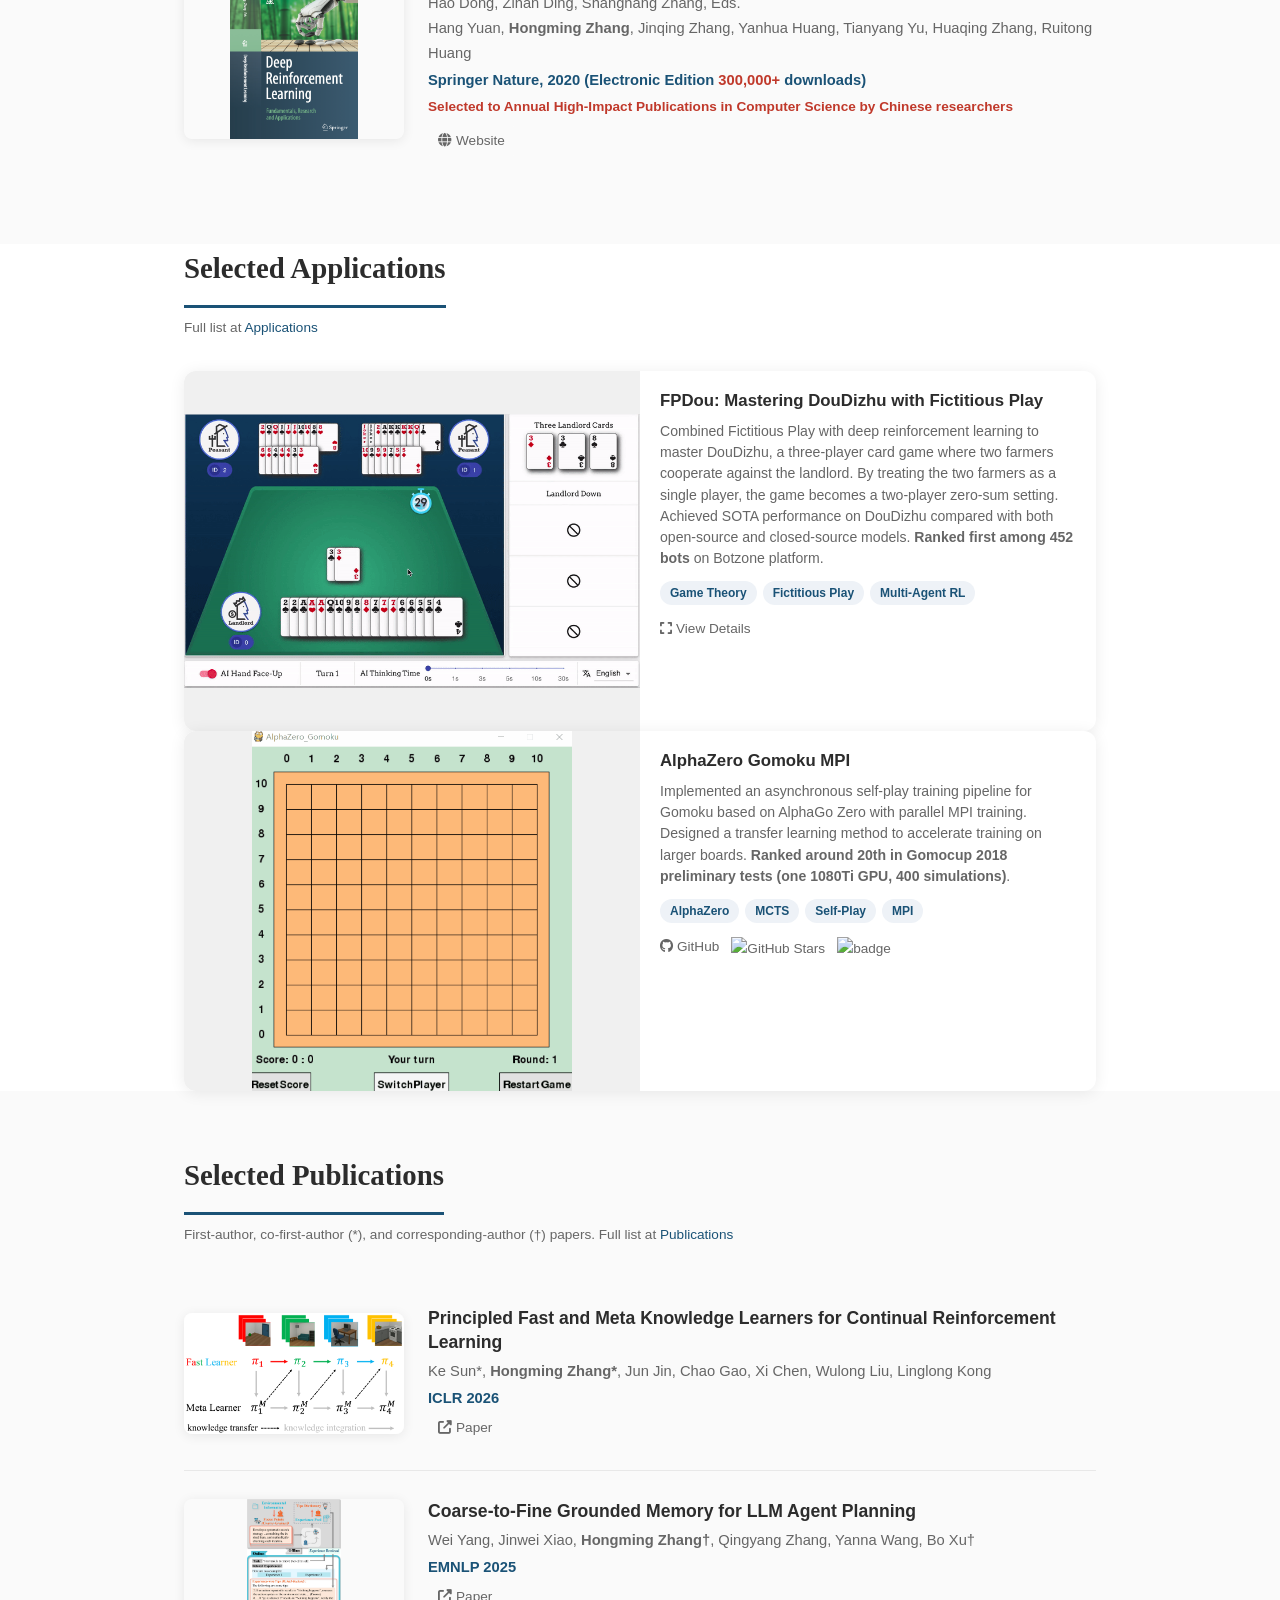
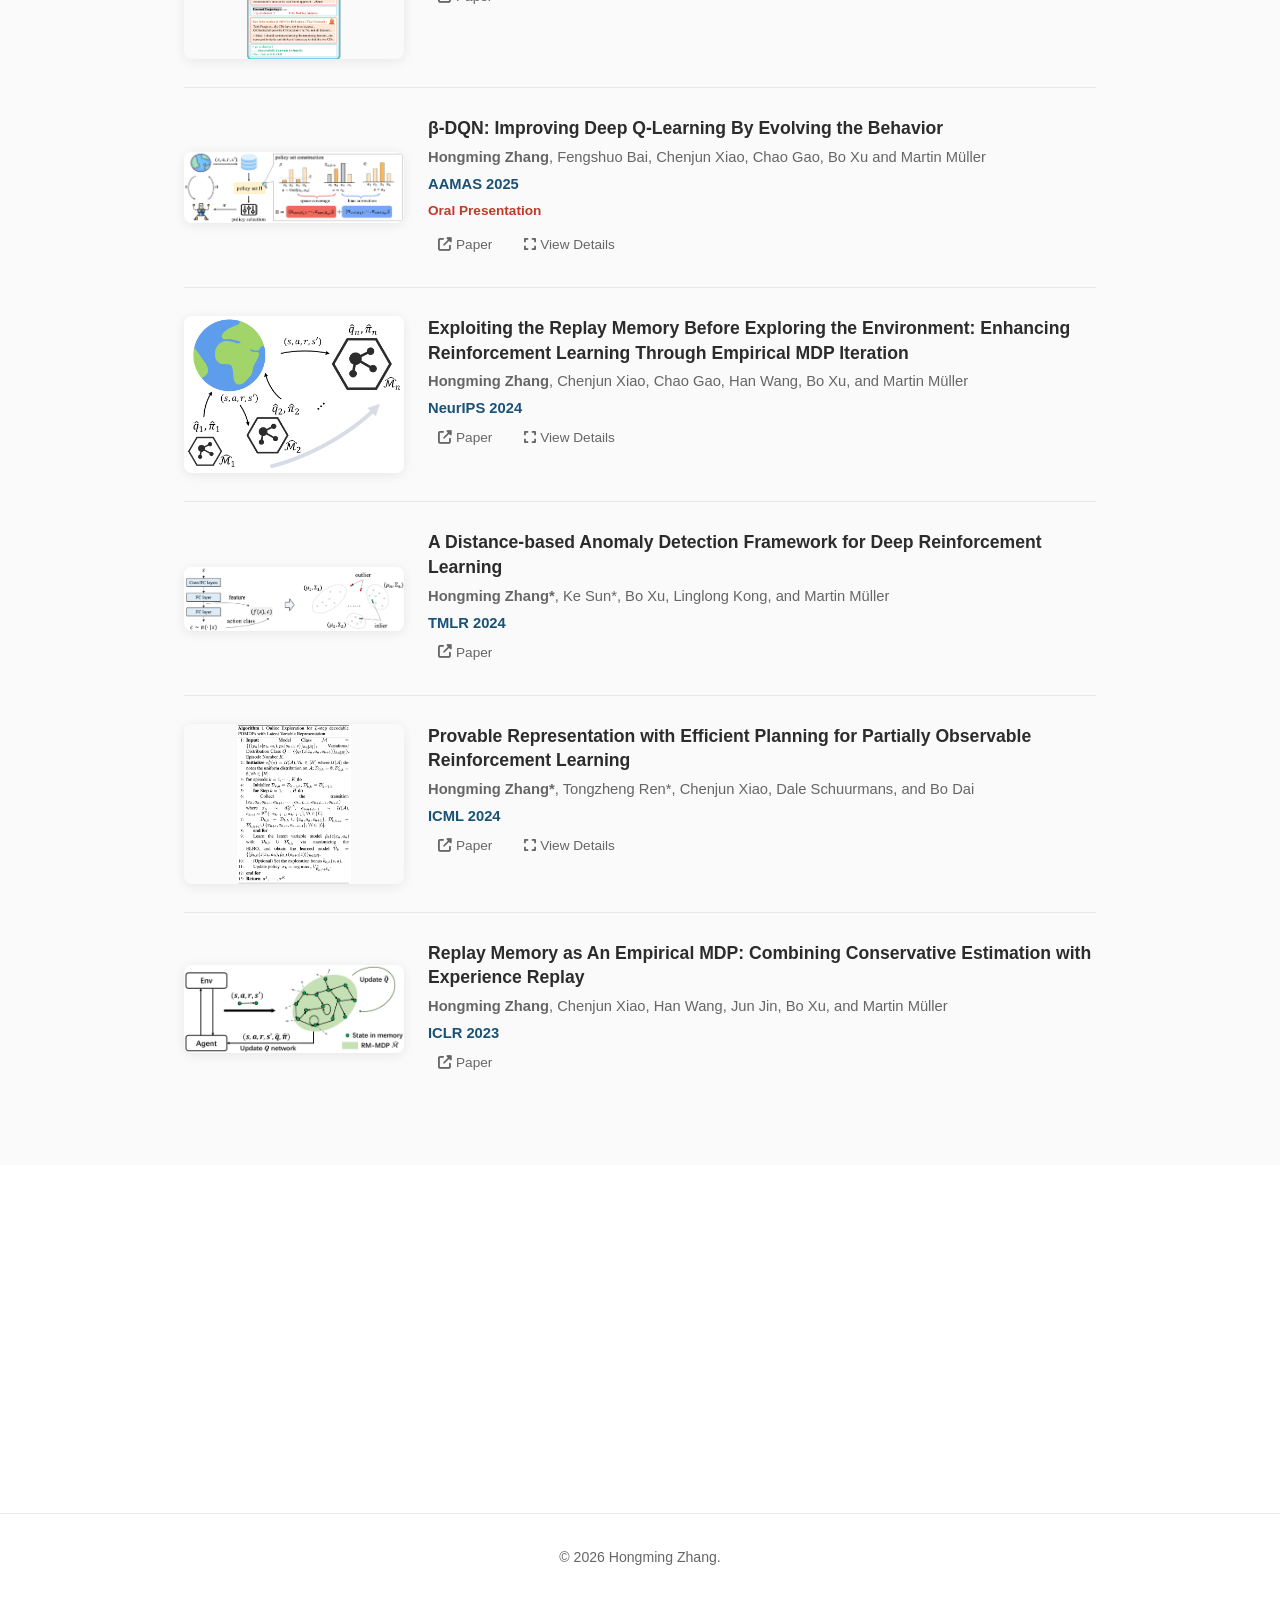
==== commit a598ce03: "Fix header links: use inline-block for max cross-browser compatibility" ====
--- a/index.html
+++ b/index.html
@@ -47,11 +47,11 @@
                 <a href="#" title="Work Email" onclick="alert('Work Email: hongming.zhang[AT]ia.ac.cn'); return false;"><i class="fas fa-building"></i></a>
                 <a href="#" title="Personal Email" onclick="alert('Personal Email: hongmin2[AT]ualberta.ca'); return false;"><i class="fas fa-envelope"></i></a>
                 <a href="#" title="WeChat: alongwithluck" onclick="alert('WeChat ID: alongwithluck'); return false;"><i class="fab fa-weixin"></i></a>
-                <span class="header-links-divider"></span>
-                <a href="https://scholar.google.com/citations?user=r5mw4FcAAAAJ&hl=zh-CN" target="_blank" title="Google Scholar"><i class="fas fa-graduation-cap"></i> Scholar</a>
-                <a href="https://github.com/initial-h" target="_blank" title="GitHub"><i class="fab fa-github"></i> GitHub</a>
-                <a href="CV/CV_HongmingZhang.pdf" target="_blank" title="CV"><i class="fas fa-file-lines"></i> CV</a>
-                <a href="https://www.cnblogs.com/initial-h" target="_blank" title="Blog"><i class="fas fa-blog"></i> Blog</a>
+                <span class="header-links-divider">|</span>
+                <a href="https://scholar.google.com/citations?user=r5mw4FcAAAAJ&hl=zh-CN" target="_blank" title="Google Scholar"><i class="fas fa-graduation-cap"></i>&nbsp;Scholar</a>
+                <a href="https://github.com/initial-h" target="_blank" title="GitHub"><i class="fab fa-github"></i>&nbsp;GitHub</a>
+                <a href="CV/CV_HongmingZhang.pdf" target="_blank" title="CV"><i class="fas fa-file-lines"></i>&nbsp;CV</a>
+                <a href="https://www.cnblogs.com/initial-h" target="_blank" title="Blog"><i class="fas fa-blog"></i>&nbsp;Blog</a>
             </div>
         </div>
     </div>
--- a/style.css
+++ b/style.css
@@ -236,36 +236,36 @@
 }
 
 .header-links {
-    display: flex;
-    flex-wrap: wrap;
-    align-items: center;
+    text-align: center;
+    line-height: 1;
 }
 
 .header-links a {
-    display: inline-flex;
-    align-items: center;
-    justify-content: center;
-    width: auto;
+    display: inline-block;
     height: 36px;
+    line-height: 36px;
     border-radius: 18px;
     padding: 0 14px;
-    margin-right: 8px;
-    margin-bottom: 8px;
+    margin: 0 4px 8px 4px;
     background: var(--color-section-bg);
     color: var(--color-text-light);
     font-size: 0.9rem;
     transition: all 0.2s;
     white-space: nowrap;
-}
-
-.header-links a > i + span,
-.header-links a > i:not(:last-child) {
-    margin-right: 6px;
+    vertical-align: middle;
+    text-decoration: none;
+}
+
+.header-links a i {
+    margin-right: 2px;
 }
 
 .header-links-divider {
-    margin-right: 8px;
-    margin-bottom: 8px;
+    display: inline-block;
+    color: var(--color-text-light);
+    opacity: 0.3;
+    margin: 0 6px 8px 6px;
+    vertical-align: middle;
 }
 
 .header-links a[href$=".pdf"], .header-links a[href*="scholar.google"] {
@@ -276,14 +276,6 @@
     background: var(--color-accent);
     color: #fff;
     transform: translateY(-2px);
-}
-
-.header-links-divider {
-    width: 1px;
-    height: 24px;
-    background: var(--color-border);
-    align-self: center;
-    margin: 0 4px 8px 4px;
 }
 
 /* ===== Section Titles ===== */
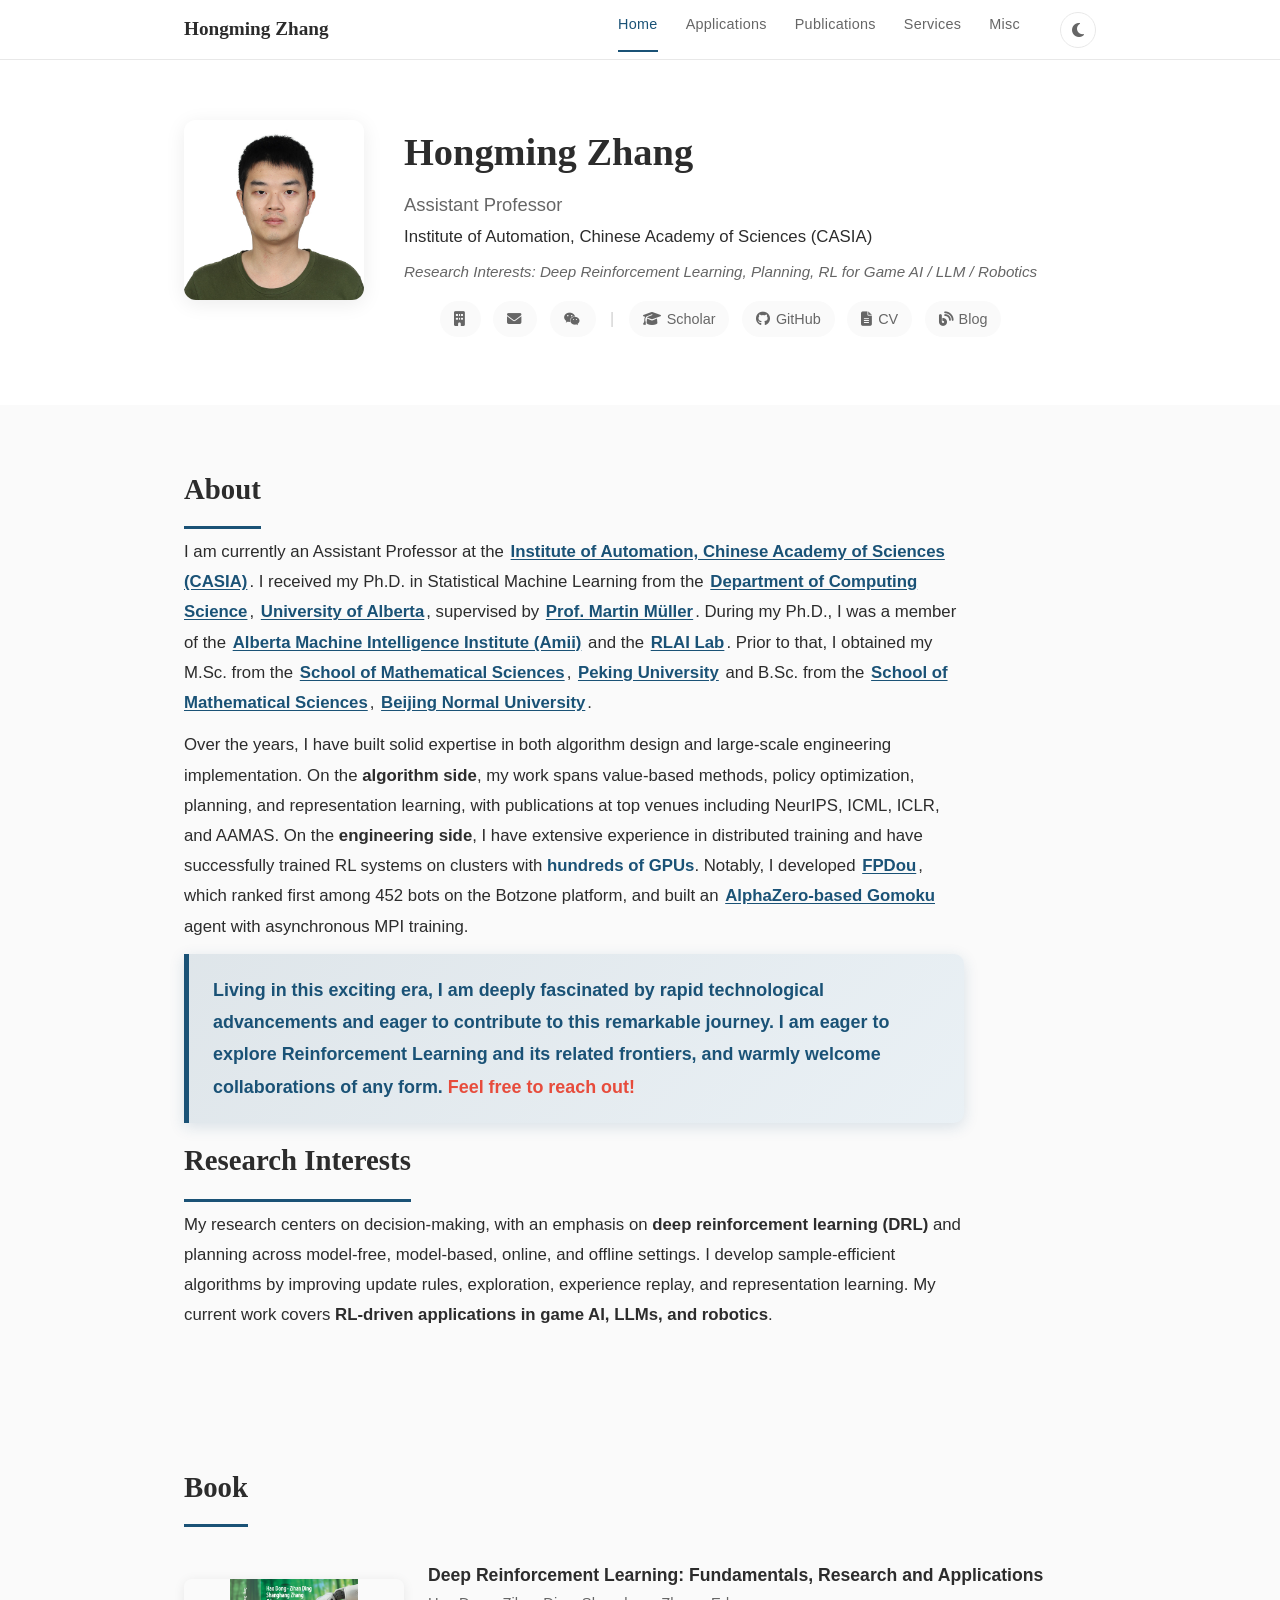
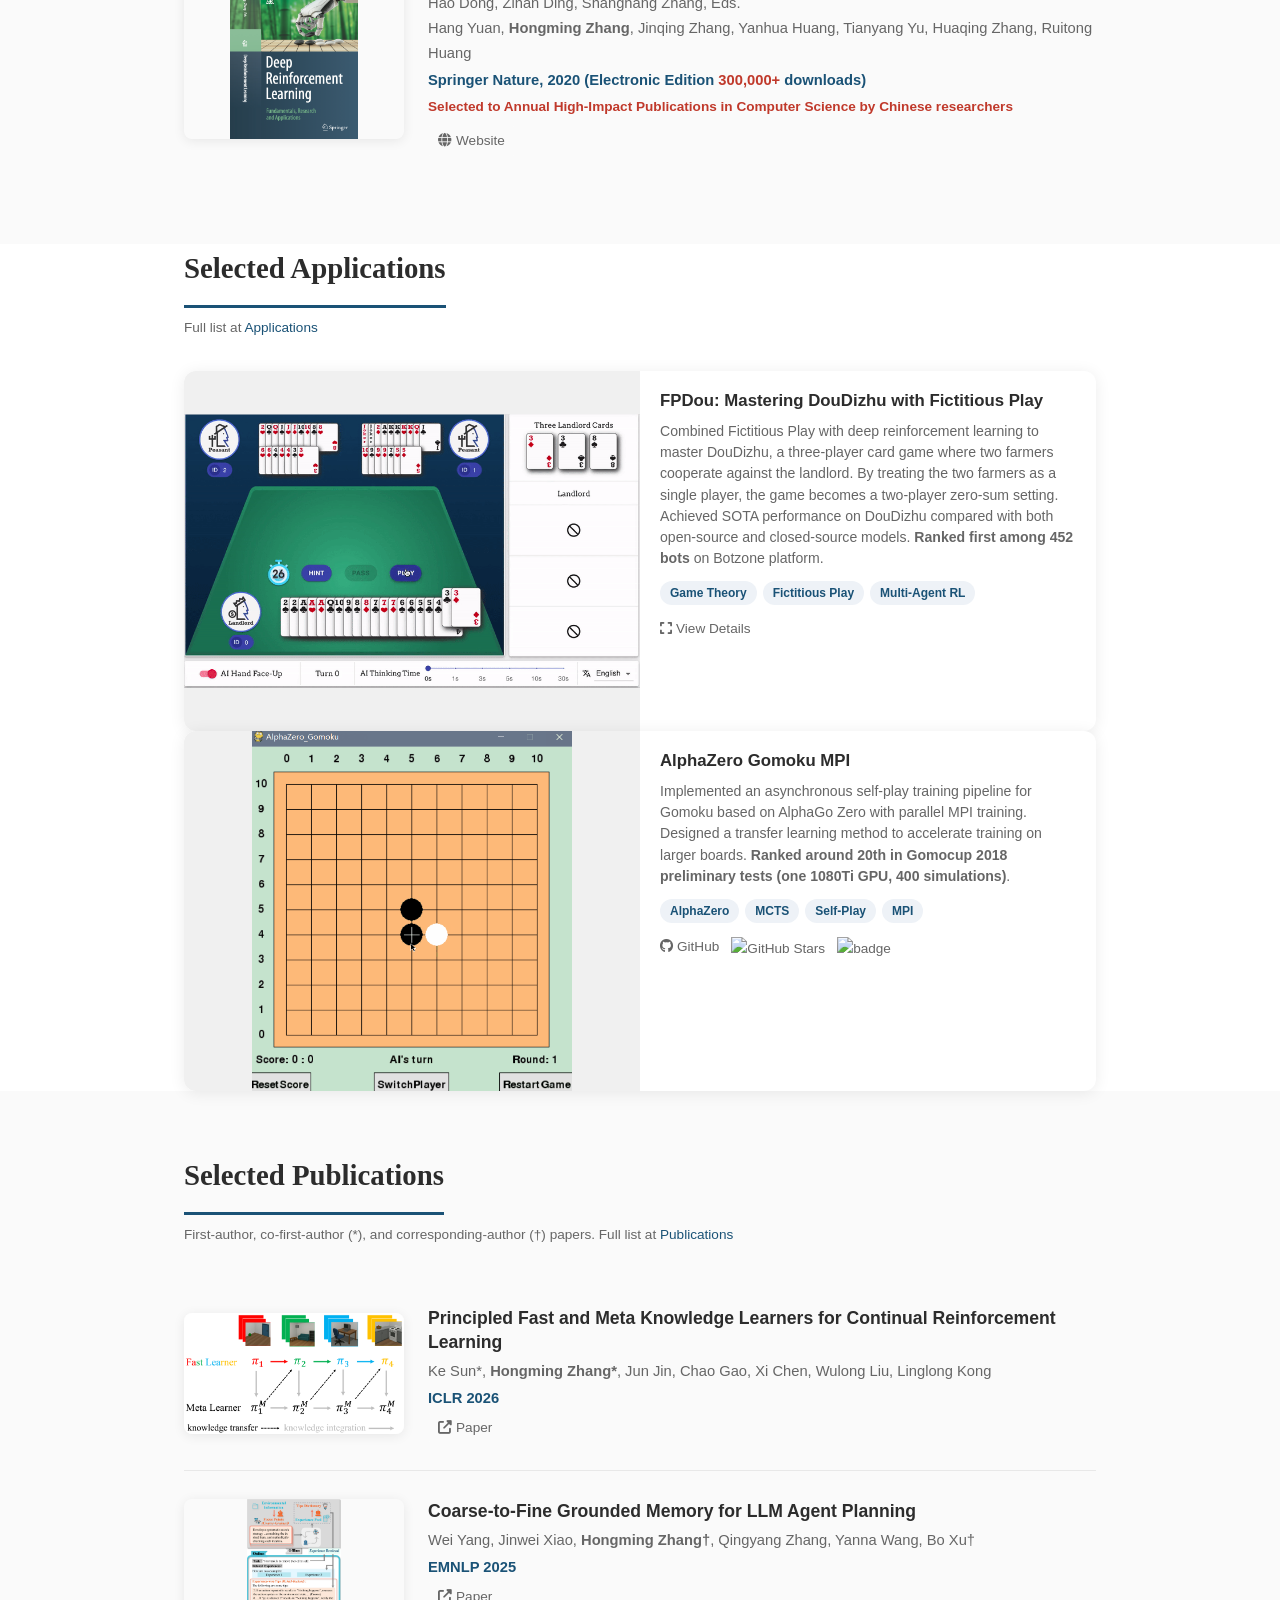
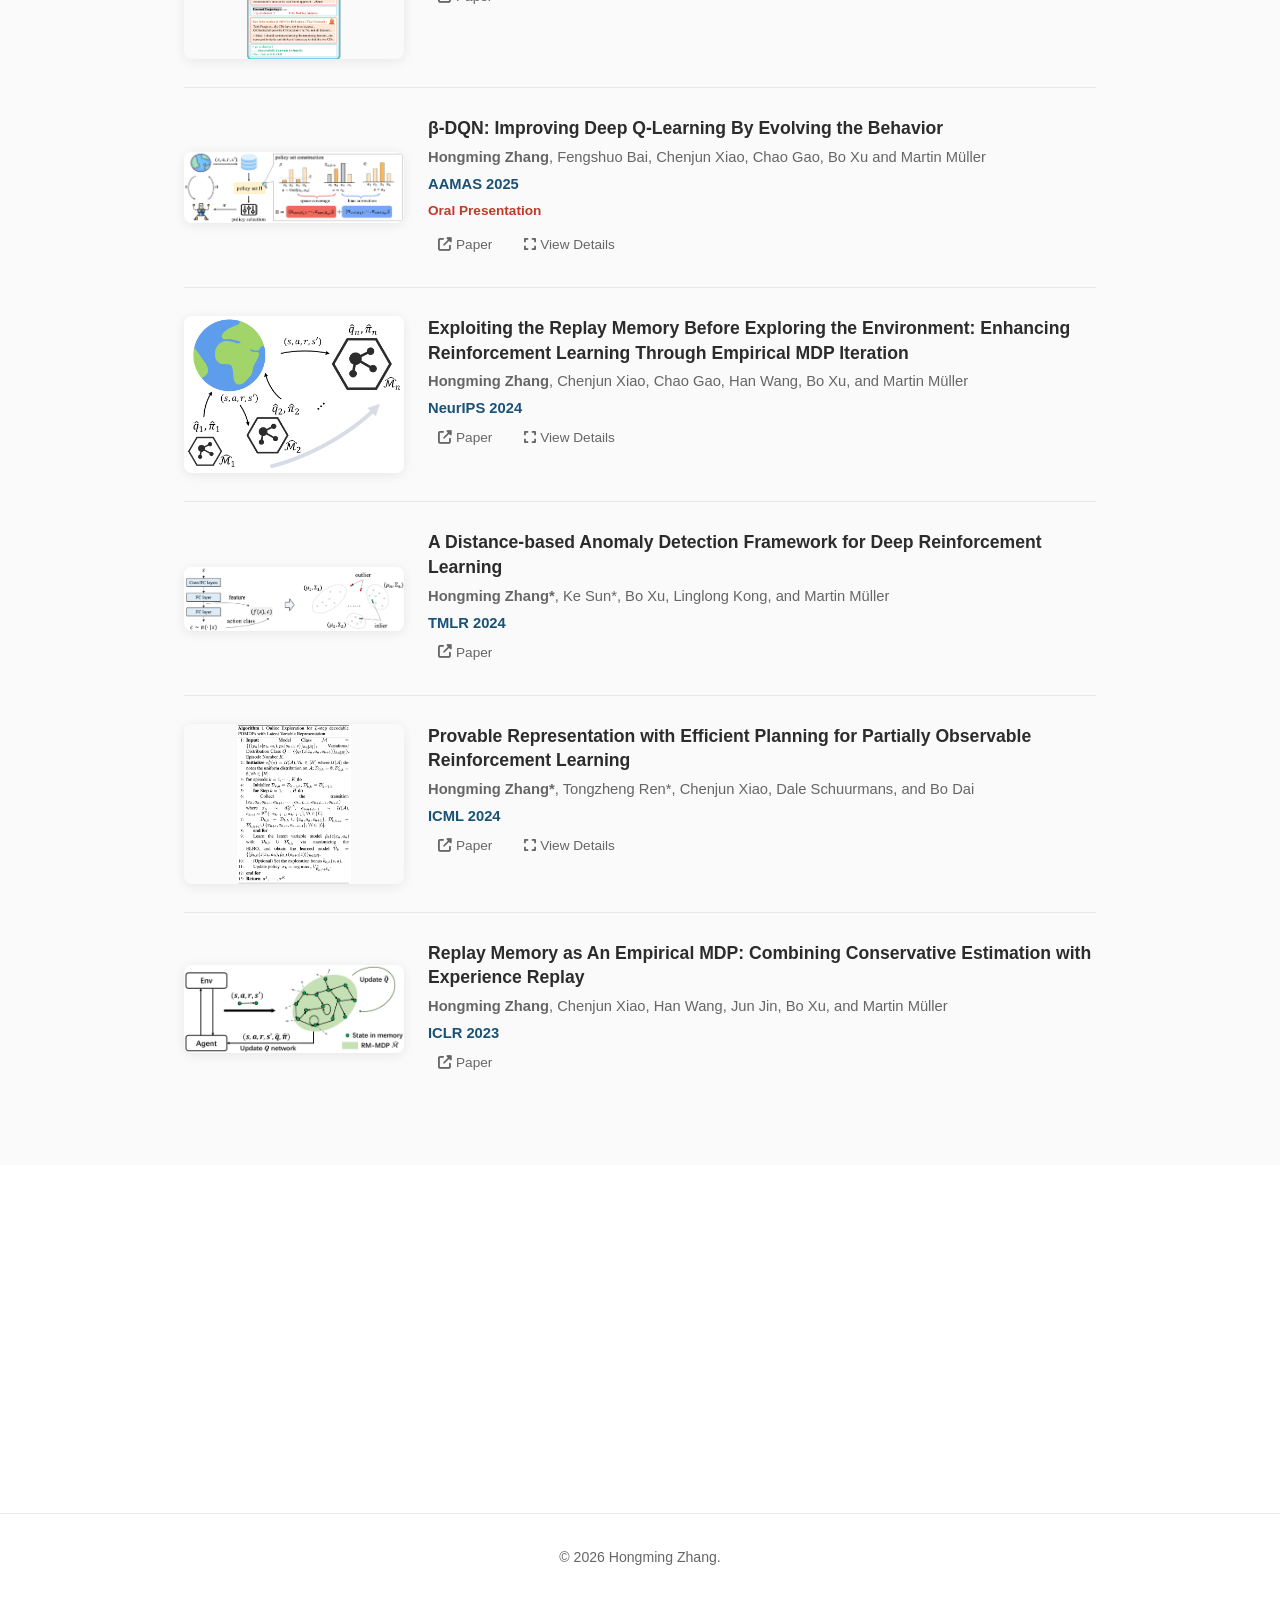
==== commit 9778590a: "Remove hl=zh-CN param from Google Scholar link" ====
--- a/index.html
+++ b/index.html
@@ -48,7 +48,7 @@
                 <a href="#" title="Personal Email" onclick="alert('Personal Email: hongmin2[AT]ualberta.ca'); return false;"><i class="fas fa-envelope"></i></a>
                 <a href="#" title="WeChat: alongwithluck" onclick="alert('WeChat ID: alongwithluck'); return false;"><i class="fab fa-weixin"></i></a>
                 <span class="header-links-divider">|</span>
-                <a href="https://scholar.google.com/citations?user=r5mw4FcAAAAJ&hl=zh-CN" target="_blank" title="Google Scholar"><i class="fas fa-graduation-cap"></i>&nbsp;Scholar</a>
+                <a href="https://scholar.google.com/citations?user=r5mw4FcAAAAJ" target="_blank" title="Google Scholar"><i class="fas fa-graduation-cap"></i>&nbsp;Scholar</a>
                 <a href="https://github.com/initial-h" target="_blank" title="GitHub"><i class="fab fa-github"></i>&nbsp;GitHub</a>
                 <a href="CV/CV_HongmingZhang.pdf" target="_blank" title="CV"><i class="fas fa-file-lines"></i>&nbsp;CV</a>
                 <a href="https://www.cnblogs.com/initial-h" target="_blank" title="Blog"><i class="fas fa-blog"></i>&nbsp;Blog</a>
--- a/style.css
+++ b/style.css
@@ -266,6 +266,7 @@
     opacity: 0.3;
     margin: 0 6px 8px 6px;
     vertical-align: middle;
+    line-height: 36px;
 }
 
 .header-links a[href$=".pdf"], .header-links a[href*="scholar.google"] {
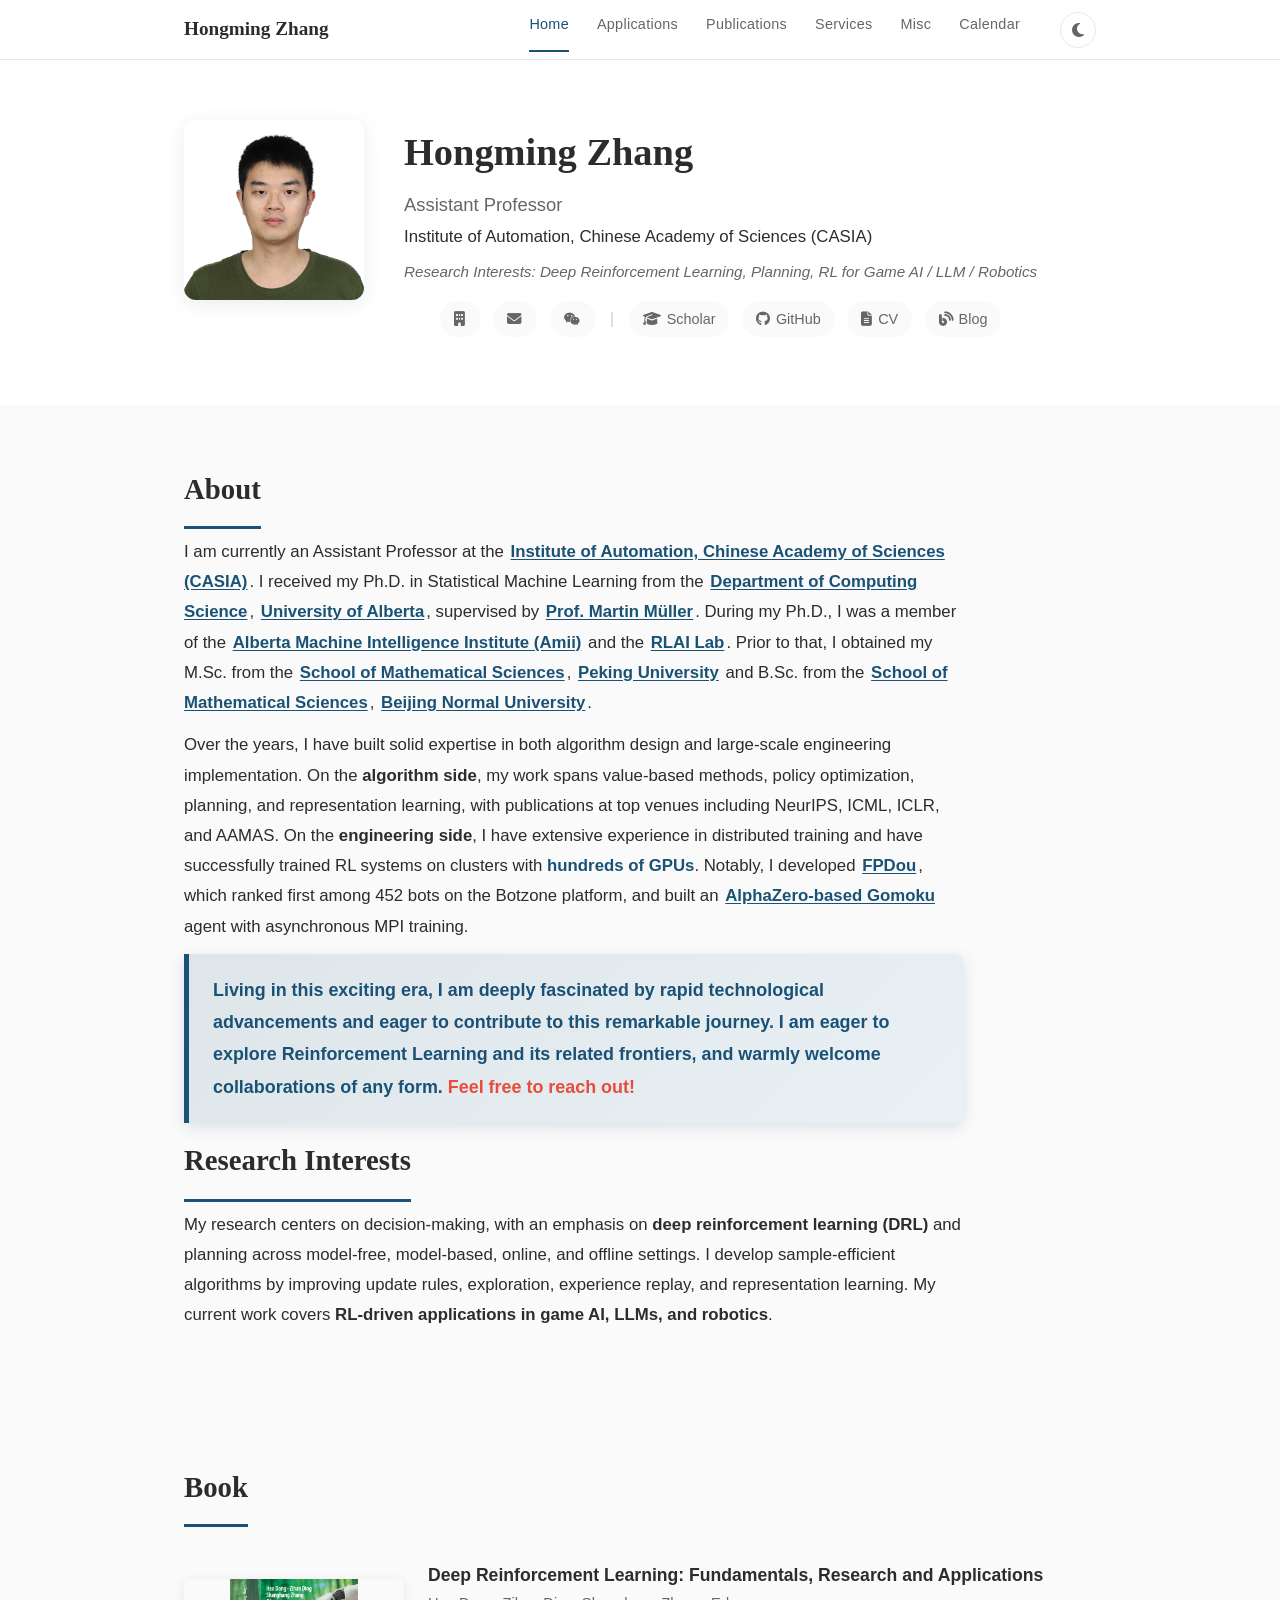
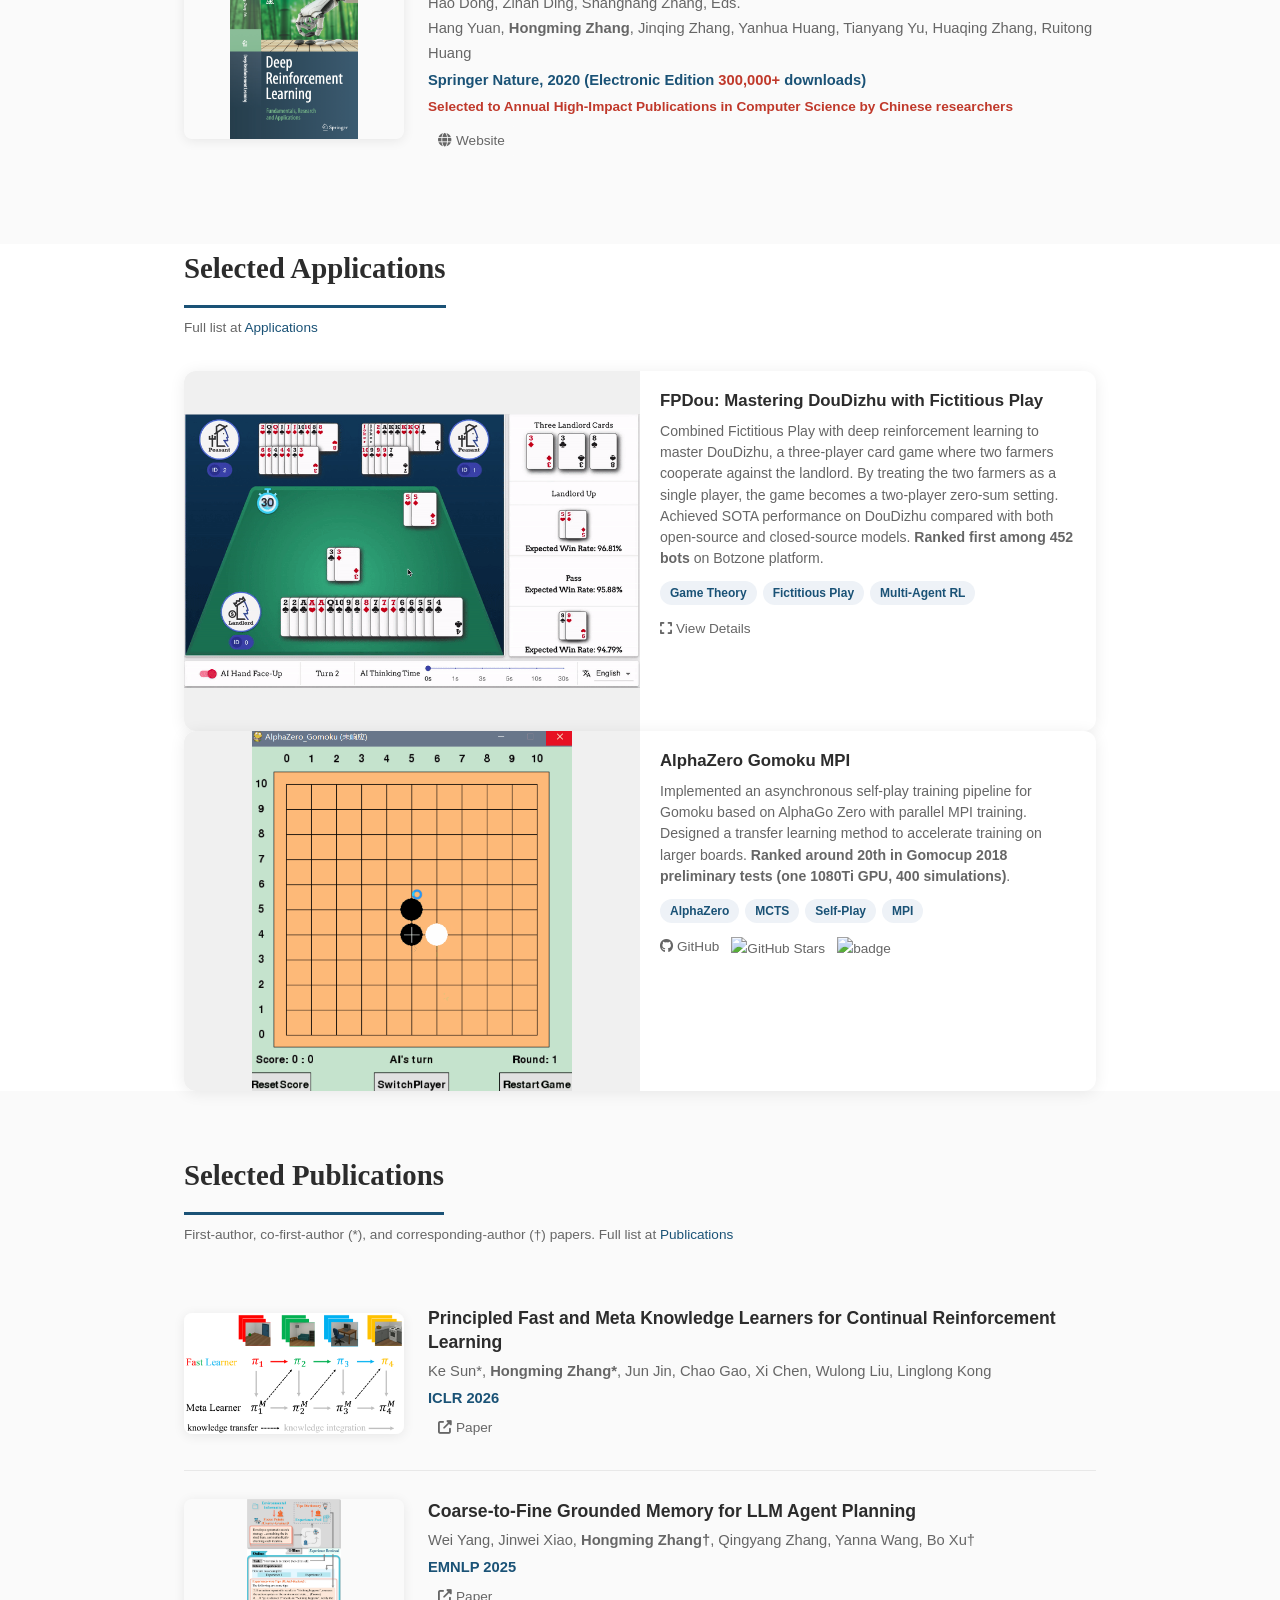
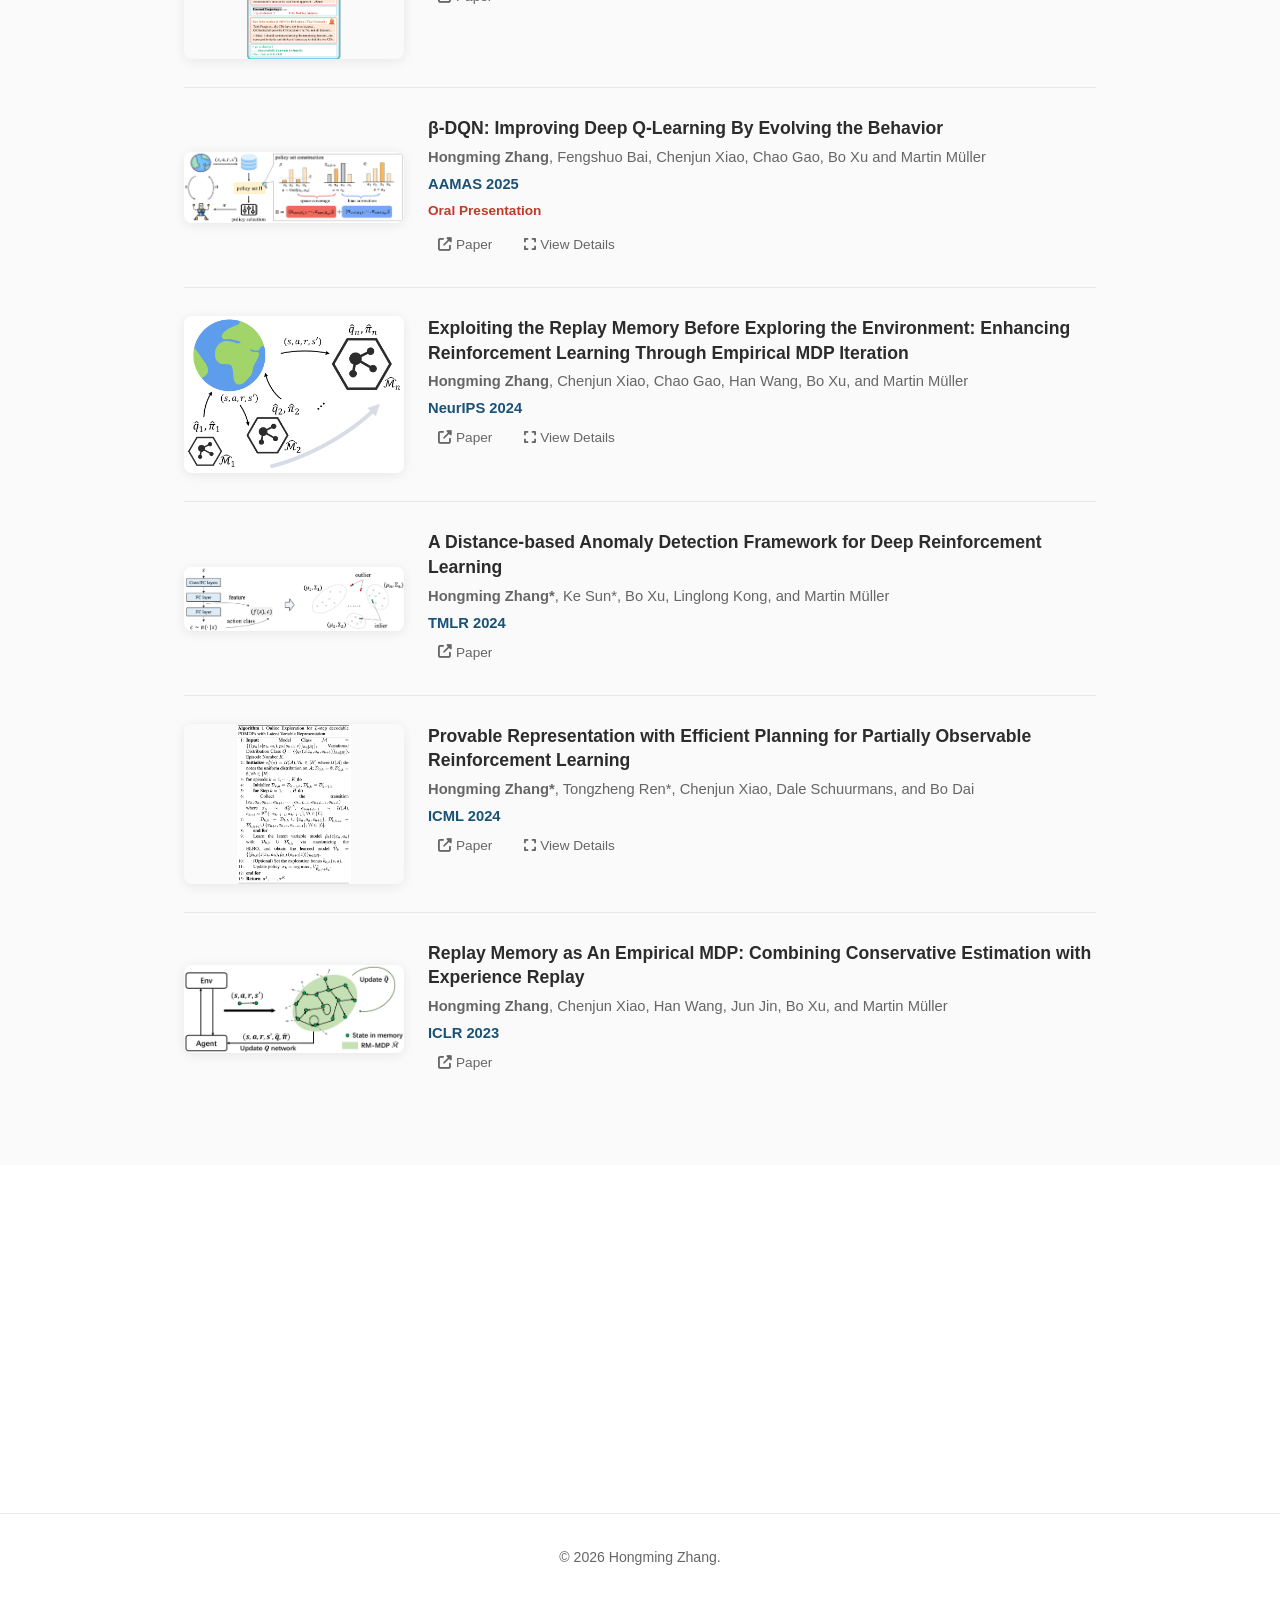
==== commit a85ae3f6: "Add encrypted private calendar with month/week/day views - calendar.html: Google Calendar-style view" ====
--- a/index.html
+++ b/index.html
@@ -19,6 +19,7 @@
             <a href="publications.html">Publications</a>
             <a href="services.html">Services</a>
             <a href="misc.html">Misc</a>
+            <a href="calendar.html">Calendar</a>
             <button class="theme-toggle" aria-label="Toggle dark mode">
                 <i class="fas fa-moon"></i>
             </button>
--- a/style.css
+++ b/style.css
@@ -899,6 +899,26 @@
     color: var(--color-text);
 }
 
+.misc-item-date {
+    font-family: 'SFMono-Regular', Consolas, 'Liberation Mono', Menlo, monospace;
+    font-size: 0.82rem;
+    color: var(--color-text-light);
+    opacity: 0.7;
+    margin-right: 8px;
+}
+
+.misc-item-link {
+    color: var(--color-text);
+    text-decoration: none;
+    border-bottom: 1px dashed transparent;
+    transition: color 0.2s ease, border-color 0.2s ease;
+}
+
+.misc-item-link:hover {
+    color: var(--color-accent);
+    border-bottom-color: var(--color-accent);
+}
+
 /* ===== Footer ===== */
 footer {
     padding: 32px 0;
@@ -1038,3 +1058,954 @@
         padding: 0 16px;
     }
 }
+
+/* ===== Calendar - Password Screen ===== */
+#password-screen {
+    position: fixed;
+    top: 0;
+    left: 0;
+    width: 100%;
+    height: 100%;
+    display: flex;
+    align-items: center;
+    justify-content: center;
+    background: var(--color-bg);
+    z-index: 999;
+    padding: 24px;
+}
+
+.password-box {
+    text-align: center;
+    max-width: 380px;
+    width: 100%;
+    background: var(--color-card-bg);
+    border: 1px solid var(--color-border);
+    border-radius: 16px;
+    padding: 48px 36px 40px;
+    box-shadow: 0 8px 40px var(--color-shadow);
+}
+
+.password-icon {
+    font-size: 2.5rem;
+    color: var(--color-accent);
+    margin-bottom: 20px;
+}
+
+.password-box h3 {
+    font-family: var(--font-heading);
+    font-size: 1.5rem;
+    color: var(--color-text);
+    margin-bottom: 8px;
+}
+
+.password-hint {
+    font-size: 0.9rem;
+    color: var(--color-text-light);
+    margin-bottom: 28px;
+}
+
+#password-input {
+    width: 100%;
+    padding: 12px 16px;
+    font-size: 1rem;
+    border: 2px solid var(--color-border);
+    border-radius: 8px;
+    background: var(--color-bg);
+    color: var(--color-text);
+    text-align: center;
+    letter-spacing: 0.1em;
+    transition: border-color 0.2s;
+    box-sizing: border-box;
+}
+
+#password-input:focus {
+    outline: none;
+    border-color: var(--color-accent);
+}
+
+#password-submit {
+    width: 100%;
+    padding: 12px;
+    margin-top: 16px;
+    font-size: 1rem;
+    font-weight: 600;
+    color: #fff;
+    background: var(--color-accent);
+    border: none;
+    border-radius: 8px;
+    cursor: pointer;
+    transition: background 0.2s, transform 0.1s;
+}
+
+#password-submit:hover {
+    background: var(--color-accent-light);
+}
+
+#password-submit:active {
+    transform: scale(0.98);
+}
+
+.password-error {
+    color: #e74c3c;
+    font-size: 0.85rem;
+    margin-top: 14px;
+    min-height: 1.2em;
+}
+
+@keyframes shake {
+    0%, 100% { transform: translateX(0); }
+    20%, 60% { transform: translateX(-8px); }
+    40%, 80% { transform: translateX(8px); }
+}
+
+.password-box.shake {
+    animation: shake 0.4s ease;
+}
+
+/* ===== Calendar - Toolbar ===== */
+#calendar-main {
+    padding: 0 0 60px;
+}
+
+.cal-toolbar {
+    display: flex;
+    align-items: center;
+    justify-content: space-between;
+    flex-wrap: wrap;
+    gap: 12px;
+}
+
+.cal-toolbar-left {
+    display: flex;
+    align-items: center;
+    gap: 8px;
+}
+
+.cal-toolbar-right {
+    display: flex;
+    align-items: center;
+}
+
+.cal-today-btn {
+    padding: 7px 18px;
+    font-size: 0.88rem;
+    font-weight: 600;
+    color: var(--color-text);
+    background: var(--color-section-bg);
+    border: 1px solid var(--color-border);
+    border-radius: 6px;
+    cursor: pointer;
+    transition: all 0.2s;
+}
+
+.cal-today-btn:hover {
+    background: var(--color-accent);
+    color: #fff;
+    border-color: var(--color-accent);
+}
+
+.cal-nav-arrow {
+    width: 36px;
+    height: 36px;
+    display: flex;
+    align-items: center;
+    justify-content: center;
+    border-radius: 50%;
+    border: none;
+    background: transparent;
+    color: var(--color-text-light);
+    font-size: 0.85rem;
+    cursor: pointer;
+    transition: all 0.2s;
+}
+
+.cal-nav-arrow:hover {
+    background: var(--color-section-bg);
+    color: var(--color-accent);
+}
+
+.cal-range-label {
+    font-family: var(--font-heading);
+    font-size: 1.3rem;
+    font-weight: 700;
+    color: var(--color-text);
+    margin-left: 8px;
+}
+
+.cal-view-switcher {
+    display: flex;
+    border: 1px solid var(--color-border);
+    border-radius: 8px;
+    overflow: hidden;
+}
+
+.cal-view-btn {
+    padding: 7px 16px;
+    font-size: 0.85rem;
+    font-weight: 500;
+    color: var(--color-text-light);
+    background: var(--color-card-bg);
+    border: none;
+    cursor: pointer;
+    transition: all 0.2s;
+}
+
+.cal-view-btn:not(:last-child) {
+    border-right: 1px solid var(--color-border);
+}
+
+.cal-view-btn:hover {
+    color: var(--color-accent);
+}
+
+.cal-view-btn.active {
+    background: var(--color-accent);
+    color: #fff;
+}
+
+/* ===== Month View ===== */
+.cal-view-container {
+    margin-top: 16px;
+}
+
+.cal-month-box {
+    border: 1px solid var(--color-border);
+    border-radius: 8px;
+    overflow: hidden;
+}
+
+.cal-month-weekdays {
+    display: grid;
+    grid-template-columns: repeat(7, 1fr);
+    border-bottom: 1px solid var(--color-border);
+}
+
+.cal-month-weekdays span {
+    text-align: center;
+    font-size: 0.75rem;
+    font-weight: 700;
+    color: var(--color-text-light);
+    text-transform: uppercase;
+    letter-spacing: 0.05em;
+    padding: 10px 0;
+}
+
+.cal-month-weekdays span:not(:last-child) {
+    border-right: 1px solid var(--color-border);
+}
+
+.cal-month-grid {
+    display: grid;
+    grid-template-columns: repeat(7, 1fr);
+}
+
+.cal-month-cell {
+    min-height: 100px;
+    border-right: 1px solid var(--color-border);
+    border-bottom: 1px solid var(--color-border);
+    padding: 4px;
+    display: flex;
+    flex-direction: column;
+    gap: 2px;
+    cursor: pointer;
+    transition: background 0.15s;
+}
+
+/* 每行最后一列去掉右边框，避免与 box 边框重叠导致错位 */
+.cal-month-cell:nth-child(7n) {
+    border-right: none;
+}
+
+/* 去掉最后一行的底边框 */
+.cal-month-grid .cal-month-cell:nth-last-child(-n+7) {
+    border-bottom: none;
+}
+
+.cal-month-cell:hover {
+    background: var(--color-section-bg);
+}
+
+.cal-month-cell.other-month {
+    background: rgba(0, 0, 0, 0.015);
+}
+
+body.dark .cal-month-cell.other-month {
+    background: rgba(255, 255, 255, 0.02);
+}
+
+.cal-month-cell.other-month .cal-month-daynum {
+    color: var(--color-text-light);
+    opacity: 0.4;
+}
+
+.cal-month-cell.cal-today .cal-month-daynum {
+    display: inline-flex;
+    align-items: center;
+    justify-content: center;
+    width: 24px;
+    height: 24px;
+    border-radius: 50%;
+    background: var(--color-accent);
+    color: #fff !important;
+    font-size: 0.8rem;
+}
+
+.cal-month-daynum {
+    font-size: 0.82rem;
+    font-weight: 600;
+    color: var(--color-text);
+    margin-bottom: 2px;
+    align-self: flex-start;
+}
+
+.cal-month-events {
+    display: flex;
+    flex-direction: column;
+    gap: 2px;
+    overflow: hidden;
+    flex: 1;
+}
+
+.cal-event-chip {
+    display: flex;
+    align-items: center;
+    gap: 3px;
+    padding: 2px 6px;
+    font-size: 0.72rem;
+    line-height: 1.4;
+    border-radius: 4px;
+    background: rgba(26, 82, 118, 0.1);
+    color: var(--color-text);
+    border-left: 3px solid var(--color-accent);
+    overflow: hidden;
+    white-space: nowrap;
+    text-overflow: ellipsis;
+    cursor: pointer;
+    transition: background 0.15s;
+}
+
+.cal-event-chip:hover {
+    background: rgba(26, 82, 118, 0.18);
+}
+
+body.dark .cal-event-chip {
+    background: rgba(93, 173, 226, 0.12);
+}
+
+body.dark .cal-event-chip:hover {
+    background: rgba(93, 173, 226, 0.2);
+}
+
+.chip-time {
+    font-weight: 700;
+    color: var(--color-accent);
+    flex-shrink: 0;
+}
+
+.chip-title {
+    overflow: hidden;
+    text-overflow: ellipsis;
+}
+
+.cal-more-link {
+    font-size: 0.7rem;
+    font-weight: 600;
+    color: var(--color-accent);
+    cursor: pointer;
+    padding: 1px 4px;
+}
+
+.cal-more-link:hover {
+    text-decoration: underline;
+}
+
+/* ===== Time Grid (Week & Day views) ===== */
+.cal-tg-wrapper {
+    border: 1px solid var(--color-border);
+    border-radius: 8px;
+    overflow: hidden;
+    background: var(--color-card-bg);
+}
+
+.cal-tg-header {
+    display: flex;
+    border-bottom: 2px solid var(--color-border);
+}
+
+.cal-tg-corner {
+    border-right: 1px solid var(--color-border);
+    flex-shrink: 0;
+}
+
+.cal-tg-day-col {
+    flex: 1;
+    text-align: center;
+    padding: 8px 0;
+    min-width: 0;
+}
+
+.cal-tg-day-col:not(:last-child) {
+    border-right: 1px solid var(--color-border);
+}
+
+.cal-tg-dayname {
+    font-size: 0.72rem;
+    font-weight: 600;
+    color: var(--color-text-light);
+    text-transform: uppercase;
+}
+
+.cal-tg-daynum {
+    font-size: 1.4rem;
+    font-weight: 400;
+    color: var(--color-text);
+    margin-top: 2px;
+}
+
+.cal-tg-day-col.today .cal-tg-daynum,
+.cal-tg-daynum.today-num {
+    display: inline-flex;
+    align-items: center;
+    justify-content: center;
+    width: 32px;
+    height: 32px;
+    border-radius: 50%;
+    background: var(--color-accent);
+    color: #fff !important;
+    font-size: 1rem;
+}
+
+.cal-tg-scroll {
+    display: flex;
+    max-height: 600px;
+    overflow-y: auto;
+    position: relative;
+}
+
+.cal-tg-timecol {
+    flex-shrink: 0;
+    border-right: 1px solid var(--color-border);
+}
+
+.cal-tg-hour-label {
+    font-size: 0.68rem;
+    color: var(--color-text-light);
+    text-align: right;
+    padding-right: 8px;
+    transform: translateY(-7px);
+    box-sizing: border-box;
+}
+
+.cal-tg-eventcol {
+    flex: 1;
+    position: relative;
+    min-width: 0;
+}
+
+.cal-tg-eventcol:not(:last-child) {
+    border-right: 1px solid var(--color-border);
+}
+
+.cal-tg-eventcol.today-col {
+    background: rgba(26, 82, 118, 0.02);
+}
+
+body.dark .cal-tg-eventcol.today-col {
+    background: rgba(93, 173, 226, 0.03);
+}
+
+.cal-tg-hour-line {
+    border-bottom: 1px solid var(--color-border);
+    box-sizing: border-box;
+}
+
+/* Now line */
+.cal-now-line {
+    position: absolute;
+    left: 0;
+    right: 0;
+    height: 2px;
+    background: #ea4335;
+    z-index: 5;
+    pointer-events: none;
+}
+
+.cal-now-dot {
+    position: absolute;
+    left: -5px;
+    top: -4px;
+    width: 8px;
+    height: 8px;
+    border-radius: 50%;
+    background: #ea4335;
+}
+
+/* Event block in time grid */
+.cal-tg-event {
+    position: absolute;
+    left: 3px;
+    right: 3px;
+    padding: 4px 8px;
+    border-radius: 4px;
+    background: rgba(26, 82, 118, 0.12);
+    border-left: 3px solid var(--color-accent);
+    overflow: hidden;
+    cursor: pointer;
+    transition: background 0.15s, box-shadow 0.15s;
+    z-index: 2;
+}
+
+.cal-tg-event:hover {
+    background: rgba(26, 82, 118, 0.2);
+    box-shadow: 0 2px 8px var(--color-shadow);
+}
+
+body.dark .cal-tg-event {
+    background: rgba(93, 173, 226, 0.15);
+}
+
+body.dark .cal-tg-event:hover {
+    background: rgba(93, 173, 226, 0.25);
+}
+
+.cal-tg-event-time {
+    font-size: 0.68rem;
+    font-weight: 700;
+    color: var(--color-accent);
+    line-height: 1.3;
+}
+
+.cal-tg-event-title {
+    font-size: 0.78rem;
+    font-weight: 500;
+    color: var(--color-text);
+    line-height: 1.3;
+    white-space: nowrap;
+    overflow: hidden;
+    text-overflow: ellipsis;
+}
+
+.cal-tg-event-loc {
+    font-size: 0.68rem;
+    color: var(--color-text-light);
+    line-height: 1.3;
+    white-space: nowrap;
+    overflow: hidden;
+    text-overflow: ellipsis;
+    margin-top: 1px;
+}
+
+/* ===== Event Modal ===== */
+.cal-event-modal {
+    display: none;
+    position: fixed;
+    top: 0;
+    left: 0;
+    width: 100%;
+    height: 100%;
+    background: rgba(0, 0, 0, 0.5);
+    z-index: 3000;
+    align-items: center;
+    justify-content: center;
+    padding: 24px;
+}
+
+.cal-event-modal.active {
+    display: flex;
+}
+
+.cal-event-modal-content {
+    background: var(--color-card-bg);
+    border-radius: 12px;
+    padding: 32px;
+    max-width: 420px;
+    width: 100%;
+    position: relative;
+    box-shadow: 0 8px 40px rgba(0, 0, 0, 0.3);
+}
+
+.cal-event-modal-close {
+    position: absolute;
+    top: 14px;
+    right: 18px;
+    font-size: 1.1rem;
+    color: var(--color-text-light);
+    cursor: pointer;
+    transition: color 0.2s;
+}
+
+.cal-event-modal-close:hover {
+    color: var(--color-text);
+}
+
+.cal-modal-title {
+    font-family: var(--font-heading);
+    font-size: 1.3rem;
+    font-weight: 700;
+    color: var(--color-text);
+    margin-bottom: 16px;
+    padding-bottom: 12px;
+    border-bottom: 2px solid var(--color-accent);
+}
+
+.cal-modal-date,
+.cal-modal-time {
+    font-size: 0.92rem;
+    color: var(--color-text-light);
+    margin-bottom: 8px;
+    display: flex;
+    align-items: center;
+    gap: 8px;
+}
+
+.cal-modal-date i,
+.cal-modal-time i {
+    color: var(--color-accent);
+    width: 16px;
+}
+
+.cal-modal-desc {
+    margin-top: 14px;
+    padding: 12px 16px;
+    font-size: 0.92rem;
+    color: var(--color-text);
+    background: var(--color-section-bg);
+    border-radius: 8px;
+    line-height: 1.6;
+}
+
+.cal-modal-loc {
+    margin-top: 8px;
+    font-size: 0.88rem;
+    color: var(--color-text-light);
+}
+
+.cal-modal-loc i {
+    color: var(--color-accent);
+    width: 16px;
+}
+
+/* ===== Edit Button ===== */
+.cal-edit-btn {
+    margin-left: 8px;
+    width: 34px;
+    height: 34px;
+    border: 1px solid var(--color-border);
+    border-radius: 8px;
+    background: var(--color-section-bg);
+    color: var(--color-text);
+    cursor: pointer;
+    display: flex;
+    align-items: center;
+    justify-content: center;
+    font-size: 0.82rem;
+    transition: all 0.2s;
+}
+
+.cal-edit-btn:hover {
+    background: var(--color-accent);
+    color: #fff;
+    border-color: var(--color-accent);
+}
+
+/* ===== Edit Modal ===== */
+.cal-edit-modal-content {
+    background: var(--color-bg);
+    border-radius: 14px;
+    padding: 28px 30px;
+    max-width: 600px;
+    width: 90%;
+    max-height: 85vh;
+    overflow-y: auto;
+    position: relative;
+    box-shadow: 0 12px 48px rgba(0,0,0,0.25);
+}
+
+.cal-edit-section {
+    margin-bottom: 24px;
+}
+
+.cal-edit-section h4 {
+    font-size: 0.95rem;
+    font-weight: 600;
+    margin-bottom: 12px;
+    color: var(--color-text);
+}
+
+.cal-edit-empty {
+    color: var(--color-text-light);
+    font-size: 0.85rem;
+    padding: 8px 0;
+}
+
+.cal-edit-item {
+    display: flex;
+    align-items: center;
+    justify-content: space-between;
+    padding: 10px 14px;
+    background: var(--color-section-bg);
+    border-radius: 8px;
+    margin-bottom: 6px;
+}
+
+.cal-edit-item-info {
+    display: flex;
+    flex-wrap: wrap;
+    gap: 6px 12px;
+    align-items: baseline;
+    flex: 1;
+    min-width: 0;
+}
+
+.cal-edit-item-date {
+    font-size: 0.78rem;
+    font-weight: 600;
+    color: var(--color-accent);
+    font-family: 'SFMono-Regular', Consolas, monospace;
+}
+
+.cal-edit-item-time {
+    font-size: 0.75rem;
+    color: var(--color-text-light);
+}
+
+.cal-edit-item-title {
+    font-size: 0.85rem;
+    font-weight: 500;
+    color: var(--color-text);
+}
+
+.cal-edit-item-loc {
+    font-size: 0.75rem;
+    color: var(--color-text-light);
+}
+
+.cal-edit-delete {
+    flex-shrink: 0;
+    width: 28px;
+    height: 28px;
+    border: none;
+    border-radius: 6px;
+    background: transparent;
+    color: #e74c3c;
+    cursor: pointer;
+    display: flex;
+    align-items: center;
+    justify-content: center;
+    font-size: 0.8rem;
+    transition: background 0.2s;
+}
+
+.cal-edit-delete:hover {
+    background: rgba(231, 76, 60, 0.1);
+}
+
+/* ===== Edit Form ===== */
+.cal-edit-form {
+    display: flex;
+    flex-direction: column;
+    gap: 12px;
+}
+
+.cal-edit-form-row {
+    display: flex;
+    flex-direction: column;
+    gap: 4px;
+}
+
+.cal-edit-form-row label {
+    font-size: 0.78rem;
+    color: var(--color-text-light);
+    font-weight: 500;
+}
+
+.cal-edit-form-row .req {
+    color: #e74c3c;
+}
+
+.cal-edit-form-row input {
+    padding: 8px 12px;
+    border: 1px solid var(--color-border);
+    border-radius: 8px;
+    background: var(--color-section-bg);
+    color: var(--color-text);
+    font-size: 0.88rem;
+    font-family: inherit;
+}
+
+.cal-edit-form-row input:focus {
+    outline: none;
+    border-color: var(--color-accent);
+}
+
+.cal-edit-form-row-2 {
+    flex-direction: row;
+    gap: 12px;
+}
+
+.cal-edit-form-row-2 > div {
+    flex: 1;
+    display: flex;
+    flex-direction: column;
+    gap: 4px;
+}
+
+.cal-edit-add-btn {
+    margin-top: 4px;
+    padding: 10px 16px;
+    border: none;
+    border-radius: 8px;
+    background: var(--color-accent);
+    color: #fff;
+    font-size: 0.88rem;
+    font-weight: 500;
+    cursor: pointer;
+    display: flex;
+    align-items: center;
+    justify-content: center;
+    gap: 6px;
+    transition: opacity 0.2s;
+}
+
+.cal-edit-add-btn:hover {
+    opacity: 0.85;
+}
+
+.cal-edit-export-btn {
+    width: 100%;
+    padding: 12px 16px;
+    border: none;
+    border-radius: 8px;
+    background: #2ecc71;
+    color: #fff;
+    font-size: 0.9rem;
+    font-weight: 600;
+    cursor: pointer;
+    display: flex;
+    align-items: center;
+    justify-content: center;
+    gap: 8px;
+    transition: opacity 0.2s;
+}
+
+.cal-edit-export-btn:hover {
+    opacity: 0.85;
+}
+
+.cal-edit-export-btn:disabled {
+    opacity: 0.5;
+    cursor: wait;
+}
+
+/* ===== Export Modal ===== */
+.cal-export-hint {
+    font-size: 0.85rem;
+    color: var(--color-text-light);
+    margin: 12px 0;
+    line-height: 1.6;
+}
+
+.cal-export-hint code {
+    background: var(--color-section-bg);
+    padding: 2px 6px;
+    border-radius: 4px;
+    font-family: 'SFMono-Regular', Consolas, monospace;
+    font-size: 0.82rem;
+}
+
+#export-textarea {
+    width: 100%;
+    height: 200px;
+    padding: 12px;
+    border: 1px solid var(--color-border);
+    border-radius: 8px;
+    background: var(--color-section-bg);
+    color: var(--color-text);
+    font-size: 0.72rem;
+    font-family: 'SFMono-Regular', Consolas, monospace;
+    resize: vertical;
+    line-height: 1.4;
+    word-break: break-all;
+}
+
+.cal-export-actions {
+    margin-top: 12px;
+    display: flex;
+    justify-content: center;
+}
+
+.cal-export-actions .cal-edit-export-btn {
+    width: auto;
+    min-width: 140px;
+}
+
+/* ===== Calendar - Footer Note ===== */
+.calendar-footer-note {
+    max-width: 700px;
+    margin: 32px auto 0;
+    text-align: center;
+    font-size: 0.82rem;
+    color: var(--color-text-light);
+    opacity: 0.7;
+}
+
+.calendar-footer-note code {
+    background: var(--color-section-bg);
+    padding: 2px 6px;
+    border-radius: 4px;
+    font-family: 'SFMono-Regular', Consolas, 'Liberation Mono', Menlo, monospace;
+    font-size: 0.85rem;
+}
+
+/* ===== Calendar - Responsive ===== */
+@media (max-width: 768px) {
+    .cal-toolbar {
+        flex-direction: column;
+        align-items: flex-start;
+        gap: 12px;
+    }
+
+    .cal-range-label {
+        font-size: 1.1rem;
+    }
+
+    .cal-month-cell {
+        min-height: 70px;
+        padding: 2px;
+    }
+
+    .cal-event-chip {
+        font-size: 0.65rem;
+        padding: 1px 4px;
+    }
+
+    .cal-tg-daynum {
+        font-size: 1rem;
+    }
+
+    .cal-tg-header {
+        min-width: 500px;
+    }
+
+    .cal-tg-scroll {
+        min-width: 500px;
+    }
+
+    .cal-tg-wrapper {
+        overflow-x: auto;
+    }
+}
+
+@media (max-width: 600px) {
+    .password-box {
+        padding: 36px 24px 32px;
+    }
+
+    .cal-month-cell {
+        min-height: 55px;
+    }
+
+    .cal-event-chip .chip-title {
+        display: none;
+    }
+}
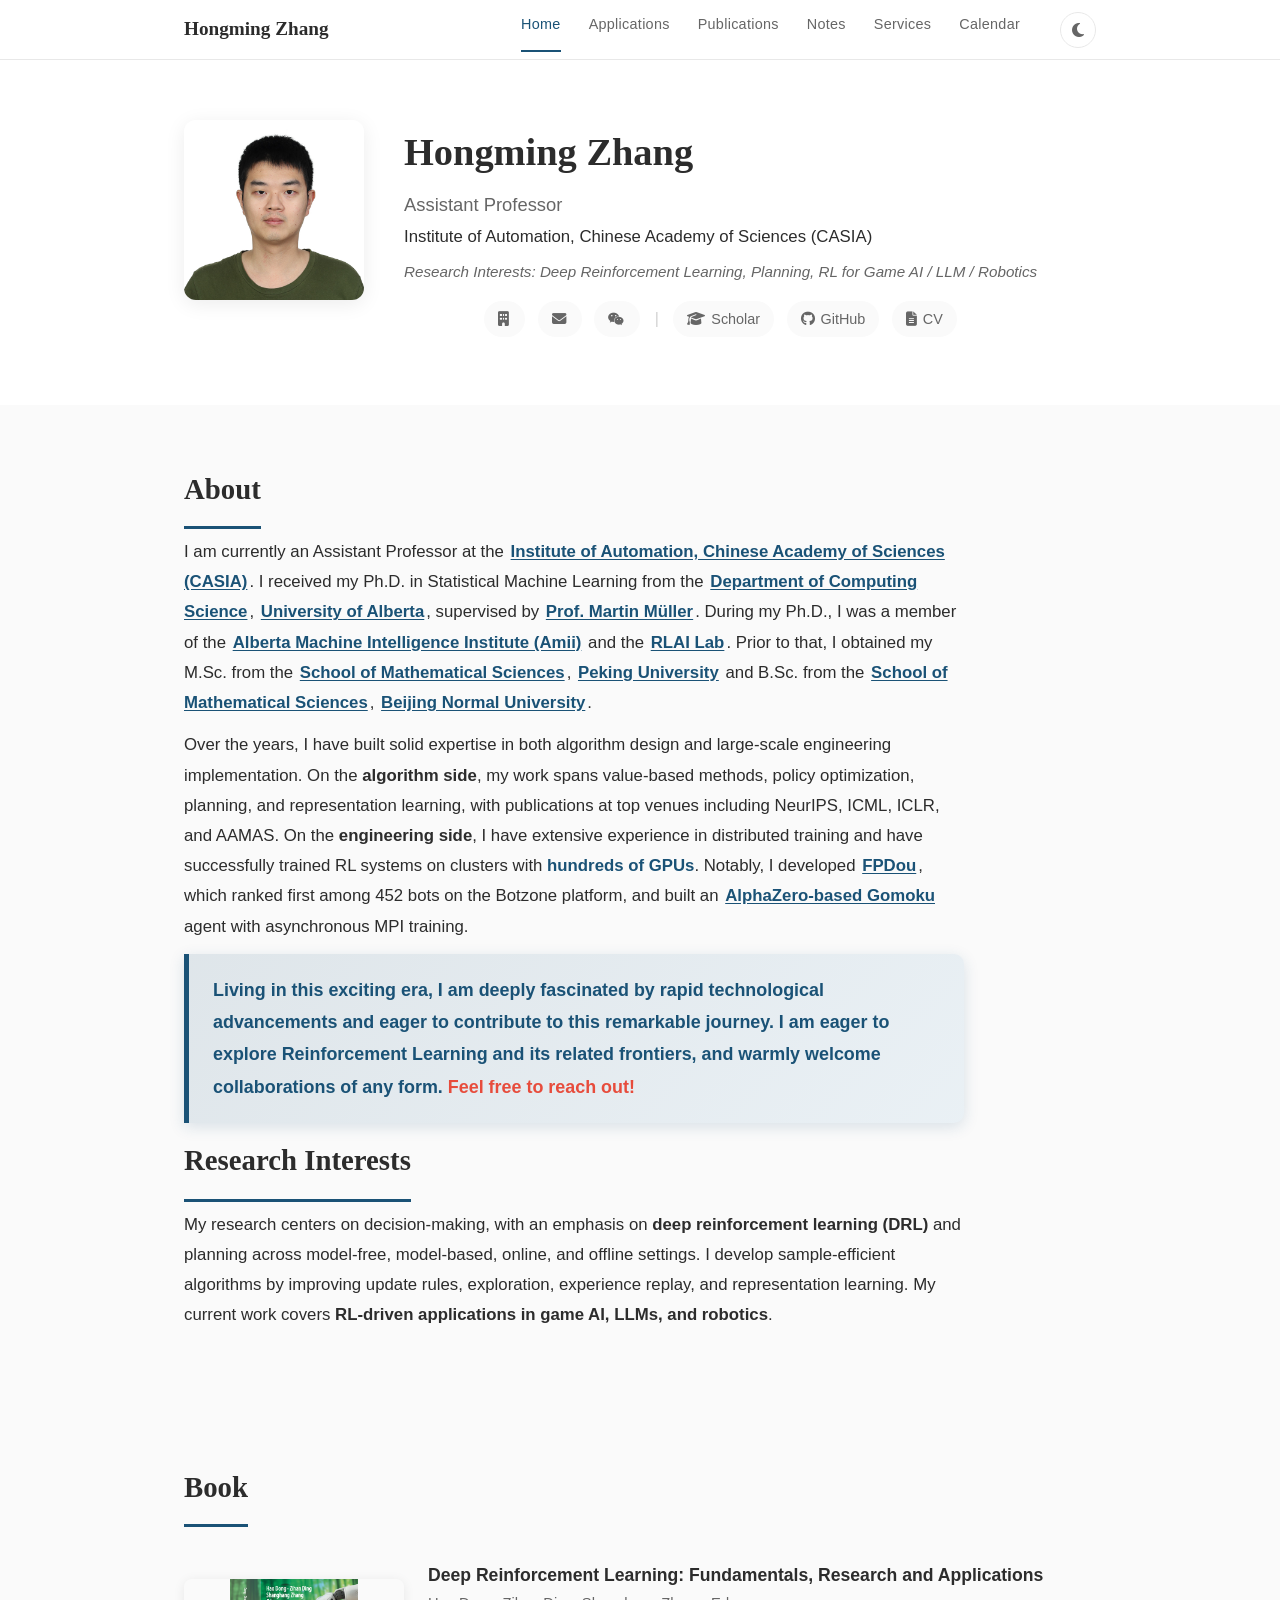
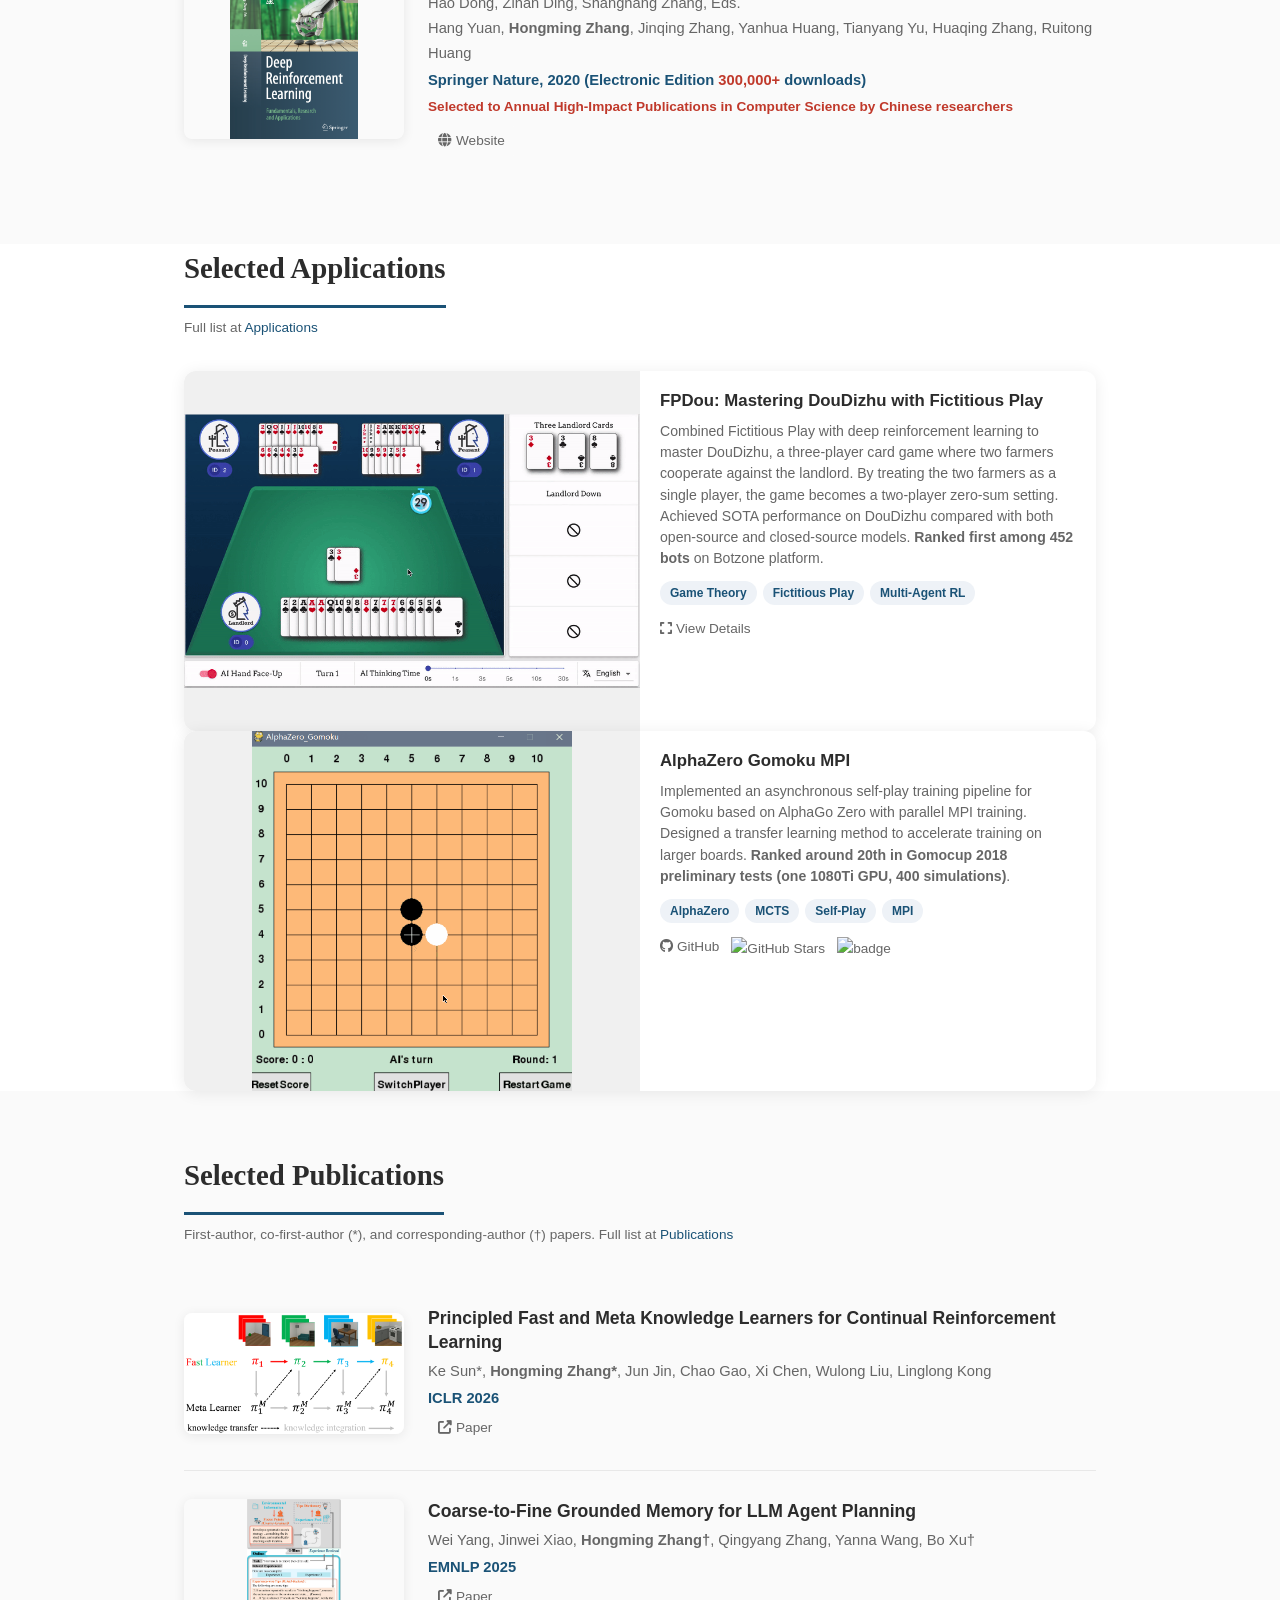
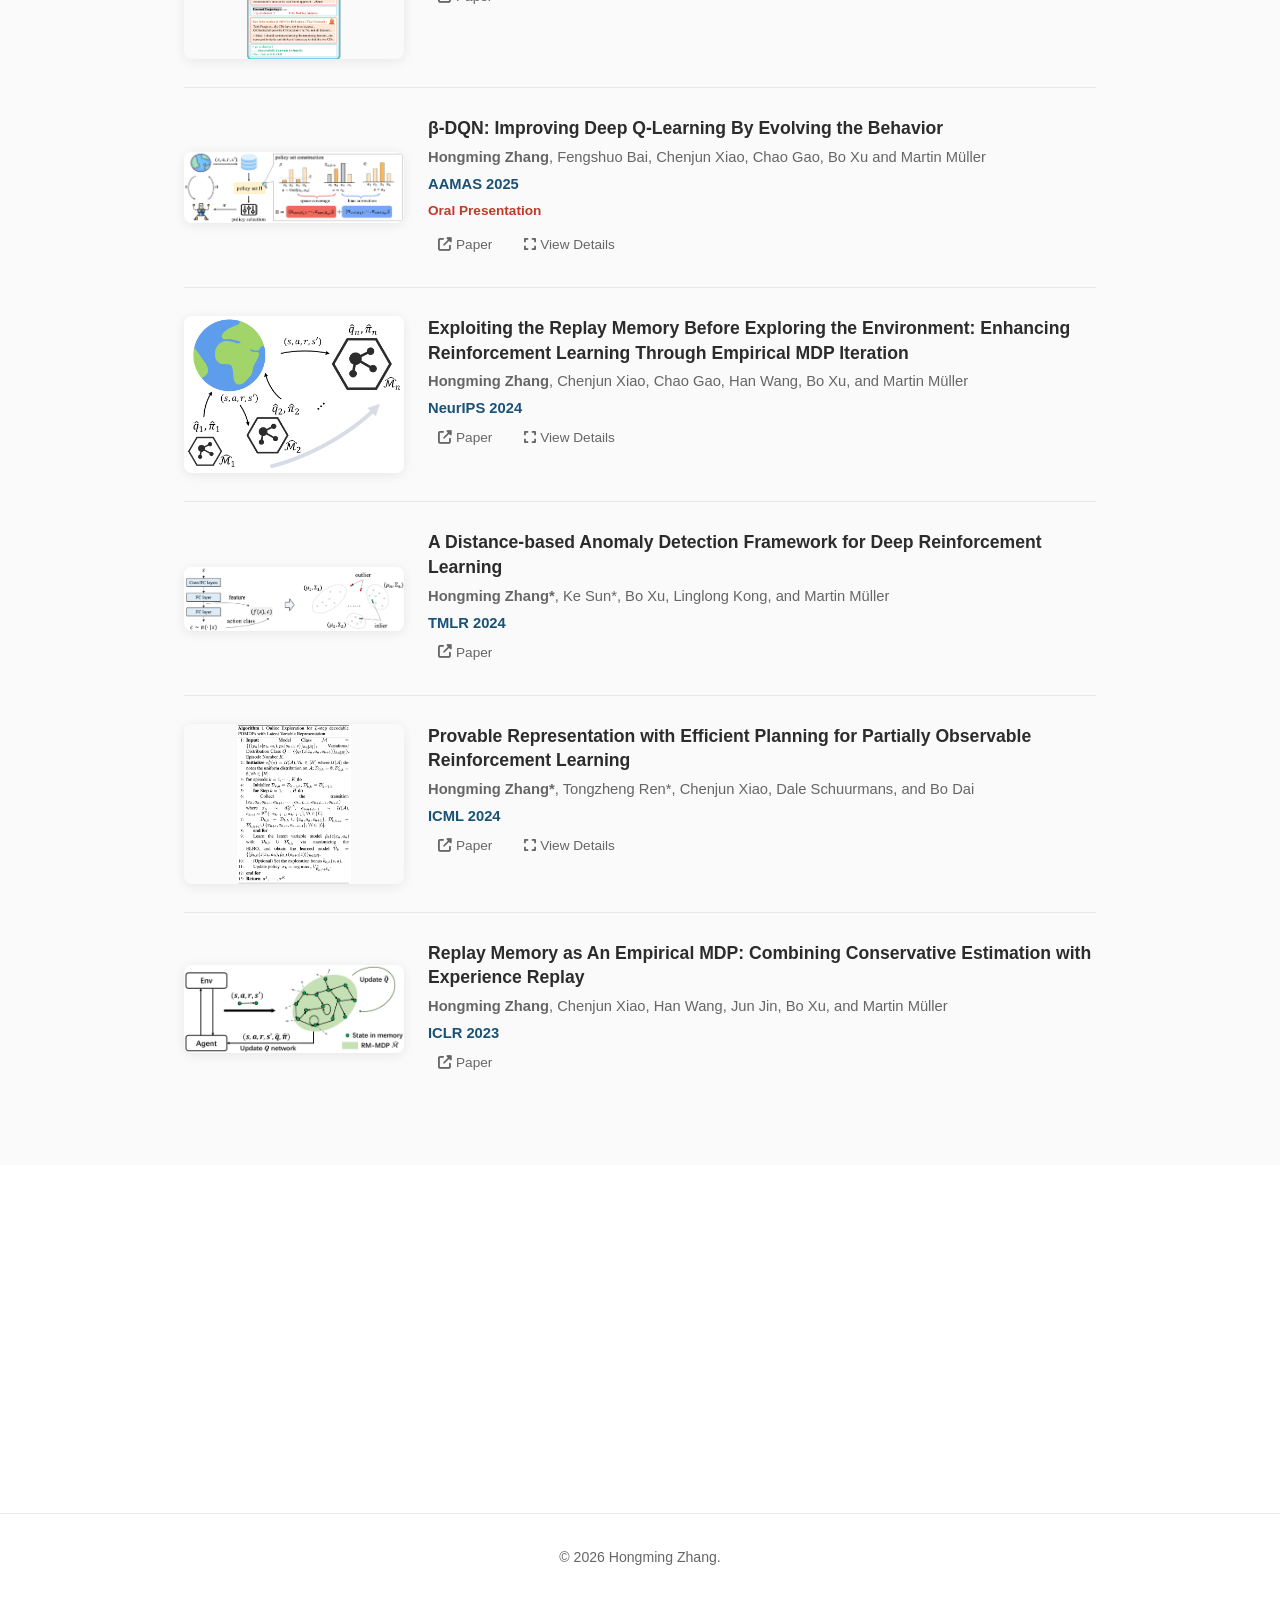
==== commit 26a30e3d: "Restructure Misc page into Notes and add new content - Rename Misc to Notes across all pages; add Re" ====
--- a/index.html
+++ b/index.html
@@ -17,8 +17,8 @@
             <a href="index.html" class="active">Home</a>
             <a href="applications.html">Applications</a>
             <a href="publications.html">Publications</a>
+            <a href="misc.html">Notes</a>
             <a href="services.html">Services</a>
-            <a href="misc.html">Misc</a>
             <a href="calendar.html">Calendar</a>
             <button class="theme-toggle" aria-label="Toggle dark mode">
                 <i class="fas fa-moon"></i>
@@ -52,7 +52,6 @@
                 <a href="https://scholar.google.com/citations?user=r5mw4FcAAAAJ" target="_blank" title="Google Scholar"><i class="fas fa-graduation-cap"></i>&nbsp;Scholar</a>
                 <a href="https://github.com/initial-h" target="_blank" title="GitHub"><i class="fab fa-github"></i>&nbsp;GitHub</a>
                 <a href="CV/CV_HongmingZhang.pdf" target="_blank" title="CV"><i class="fas fa-file-lines"></i>&nbsp;CV</a>
-                <a href="https://www.cnblogs.com/initial-h" target="_blank" title="Blog"><i class="fas fa-blog"></i>&nbsp;Blog</a>
             </div>
         </div>
     </div>
--- a/style.css
+++ b/style.css
@@ -297,6 +297,17 @@
     margin-bottom: 32px;
 }
 
+.subsection-title {
+    font-family: var(--font-heading);
+    font-size: 1.35rem;
+    font-weight: 600;
+    color: var(--color-text);
+    margin-bottom: 6px;
+    padding-bottom: 8px;
+    border-bottom: 2px solid var(--color-accent);
+    display: inline-block;
+}
+
 /* ===== About ===== */
 #about {
     padding: 60px 0;
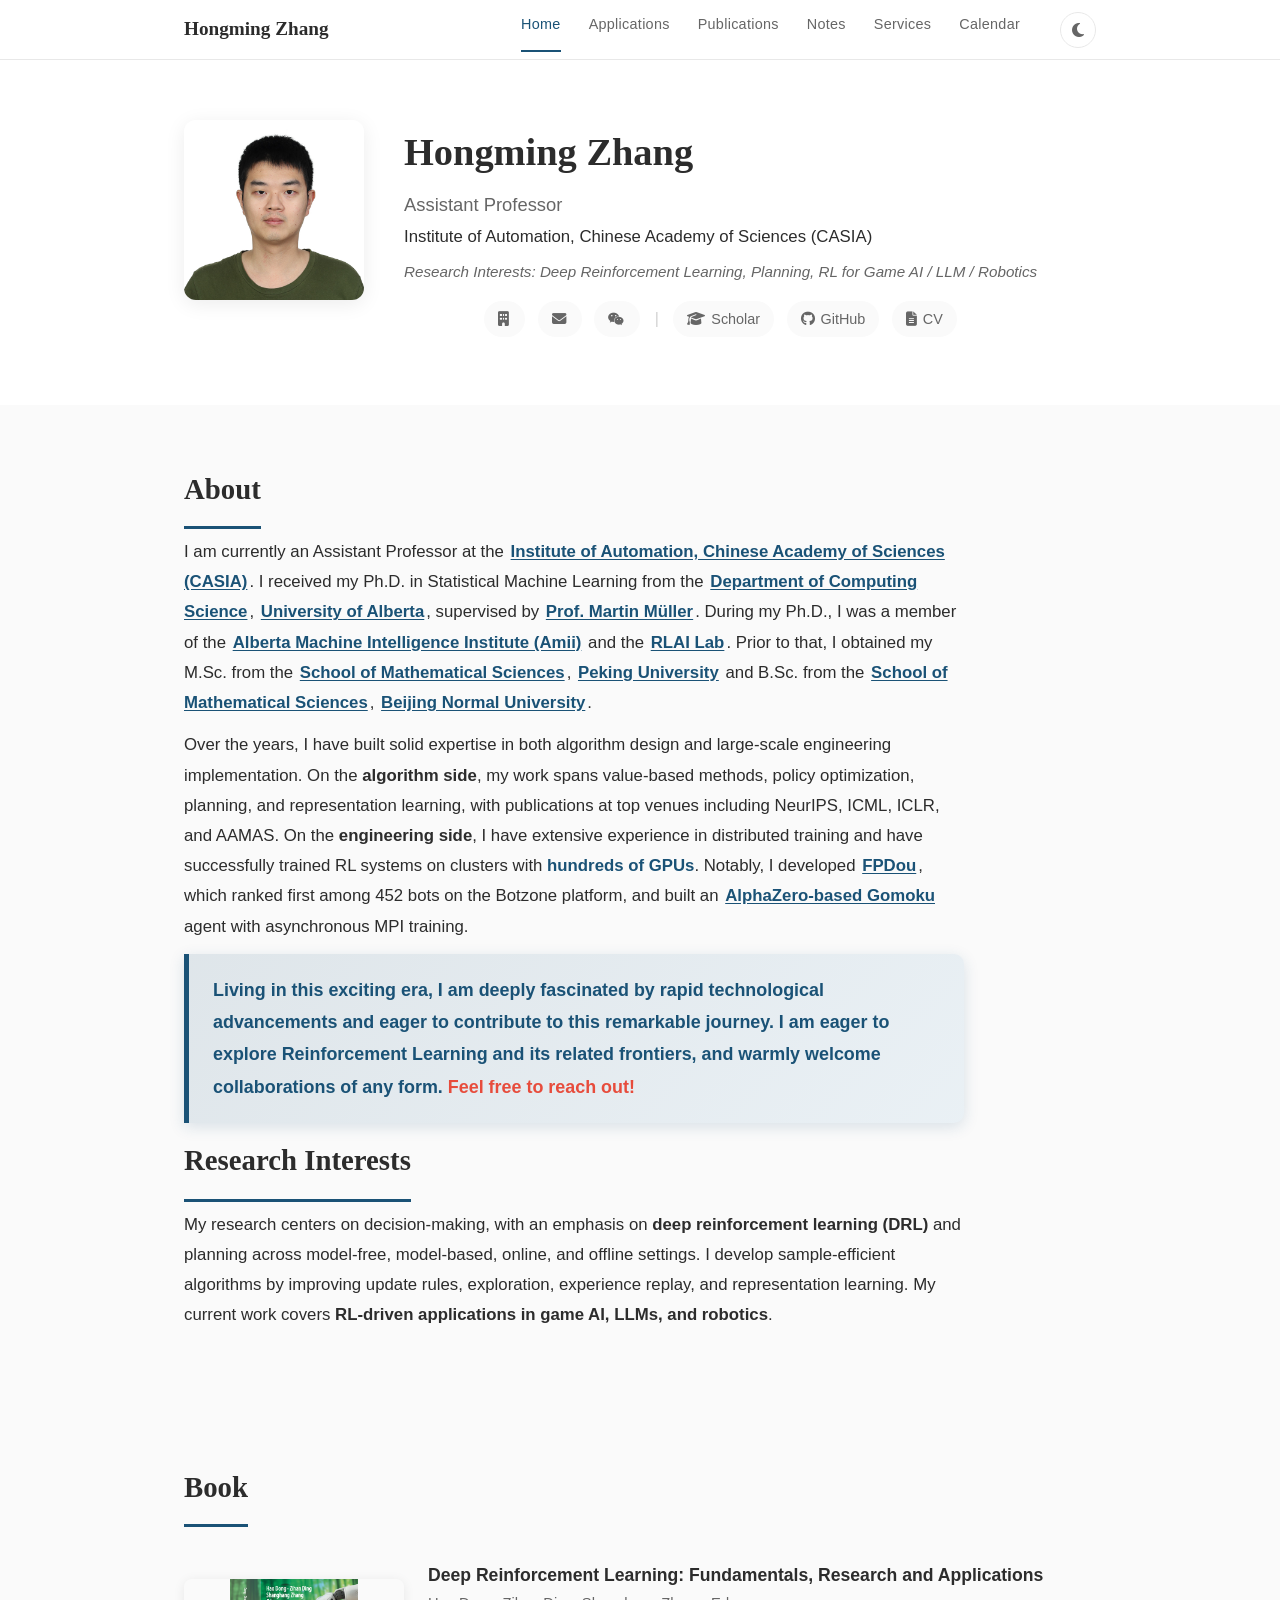
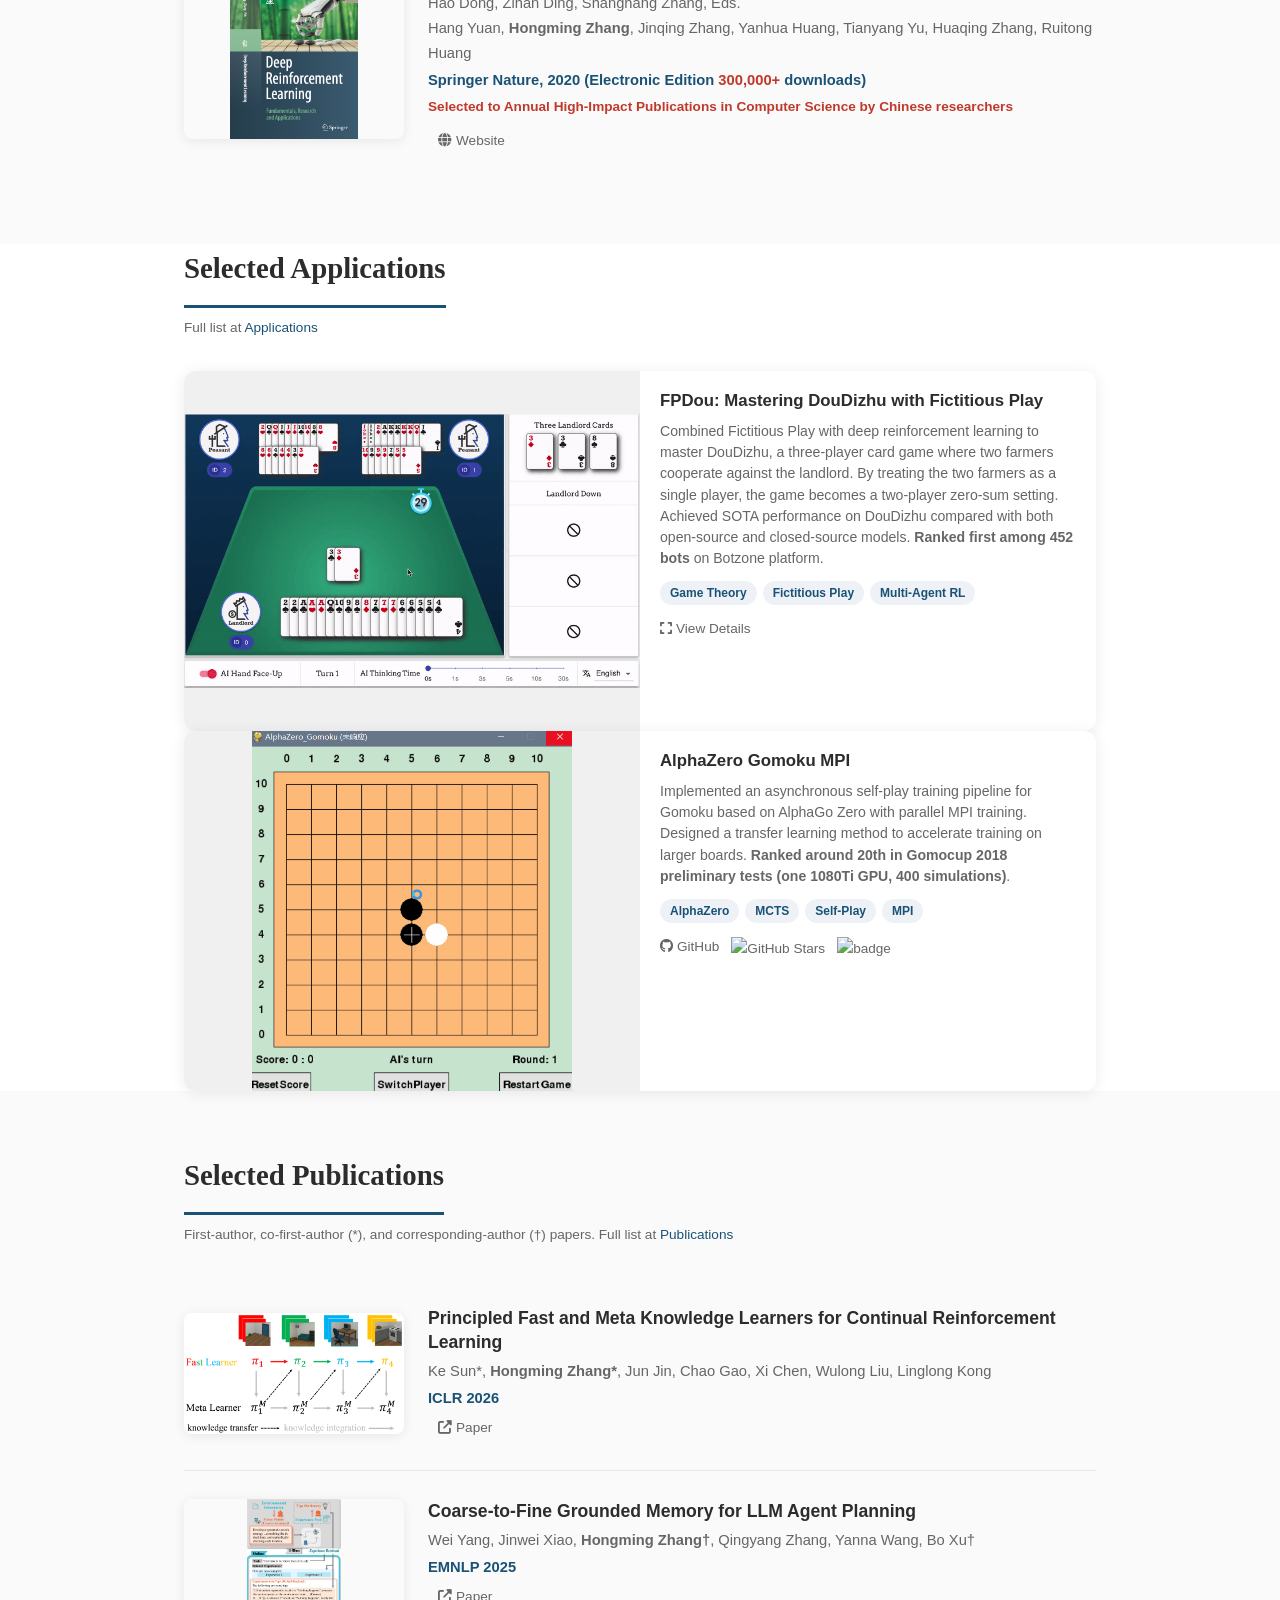
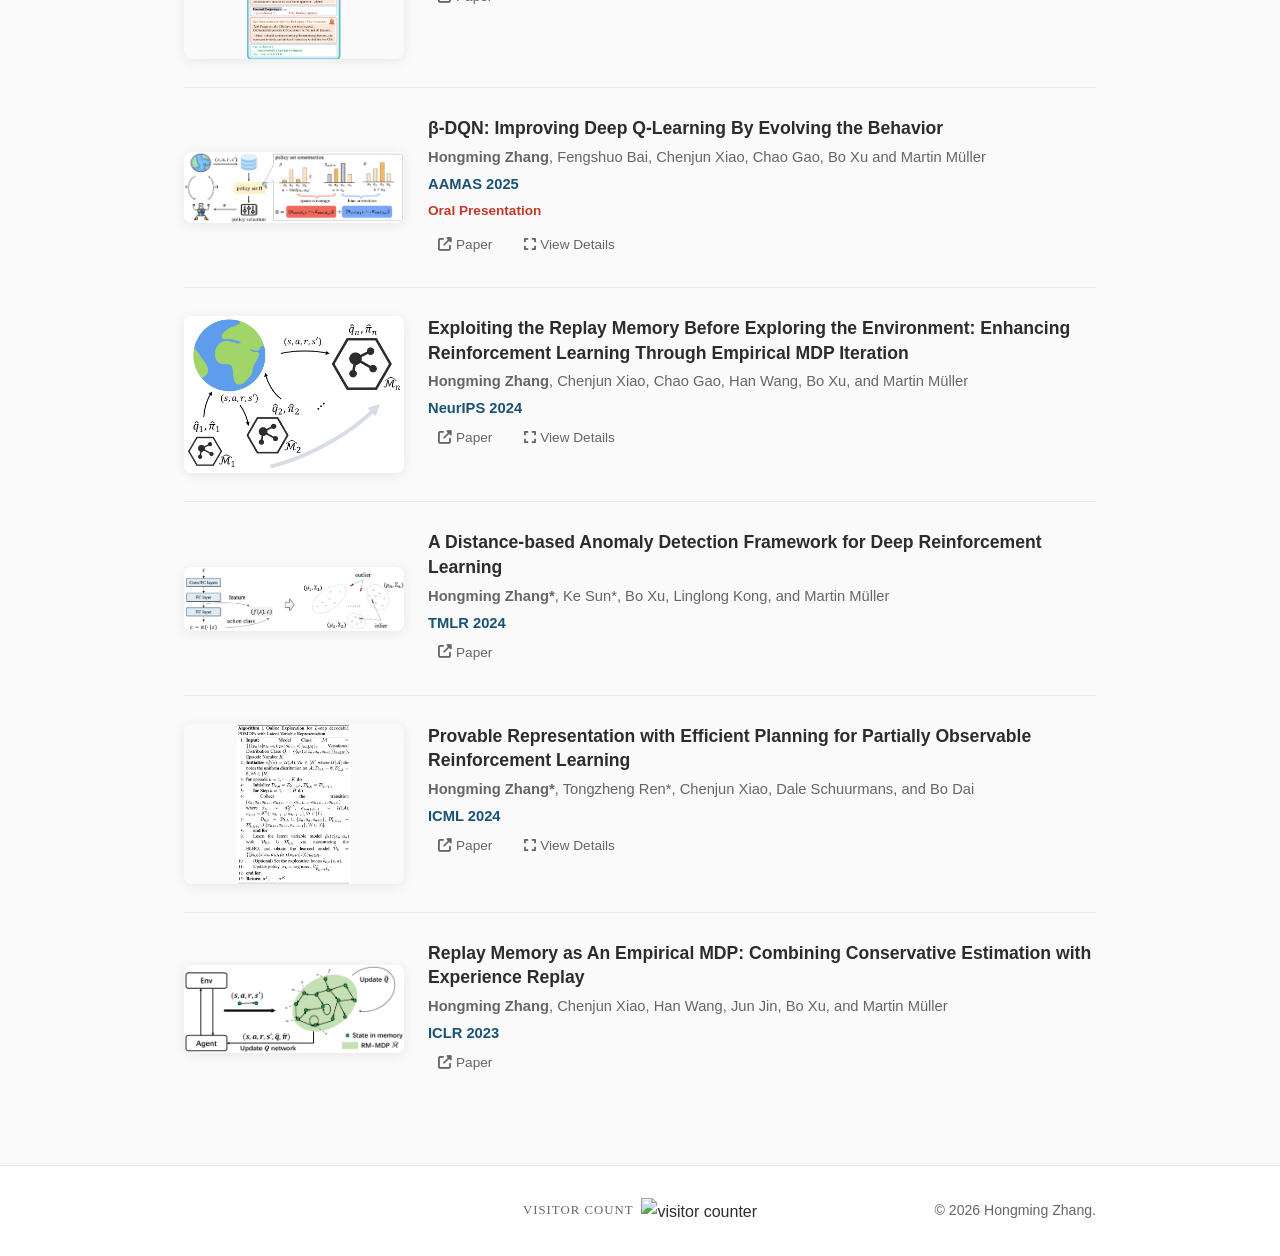
==== commit 60fd9385: "Replace ClustrMaps with hitwebcounter visitor counter in footer - Remove unstable ClustrMaps globe w" ====
--- a/index.html
+++ b/index.html
@@ -105,19 +105,13 @@
     </div>
 </section>
 
-<section id="visitor-map" class="trae-browser-inspect-draggable">
-    <div class="container">
-        <div class="visitor-map-container" style="text-align: center; padding: 20px 0;">
-            <div id="clustrmaps-widget" style="display: inline-block; height: 300px; width: 300px;">
-                <script type="text/javascript" id="clstr_globe"
-                        src="//clustrmaps.com/globe.js?d=Rk9Ztrg-RLNk9DXVuk9yqauLqhkBM1dFXO-Ef6MB-do"></script>
-            </div>
+<footer>
+    <div class="container footer-row">
+        <div class="footer-spacer"></div>
+        <div class="footer-counter">
+            <span class="footer-counter-label">Visitor Count</span>
+            <img src="https://www.hitwebcounter.com/counter/counter.php?page=21511792&style=0003&nbdigits=5&type=page" alt="visitor counter" decoding="async">
         </div>
-    </div>
-</section>
-
-<footer>
-    <div class="container">
         <p>&copy; 2026 Hongming Zhang.</p>
     </div>
 </footer>
--- a/style.css
+++ b/style.css
@@ -942,6 +942,46 @@
     color: var(--color-text-light);
 }
 
+.footer-row {
+    display: flex;
+    justify-content: space-between;
+    align-items: center;
+    gap: 24px;
+    flex-wrap: wrap;
+}
+
+.footer-row p {
+    flex: 1;
+    text-align: right;
+    margin: 0;
+}
+
+.footer-spacer {
+    flex: 1;
+}
+
+.footer-counter {
+    display: inline-flex;
+    align-items: center;
+    gap: 8px;
+}
+
+.footer-counter-label {
+    font-family: var(--font-heading);
+    font-size: 0.8rem;
+    font-weight: 500;
+    color: var(--color-text-light);
+    letter-spacing: 1px;
+    text-transform: uppercase;
+}
+
+.footer-counter img {
+    border: 0;
+    height: 26px;
+    width: auto;
+    display: block;
+}
+
 .footer-note {
     font-size: 0.8rem !important;
     margin-top: 4px;
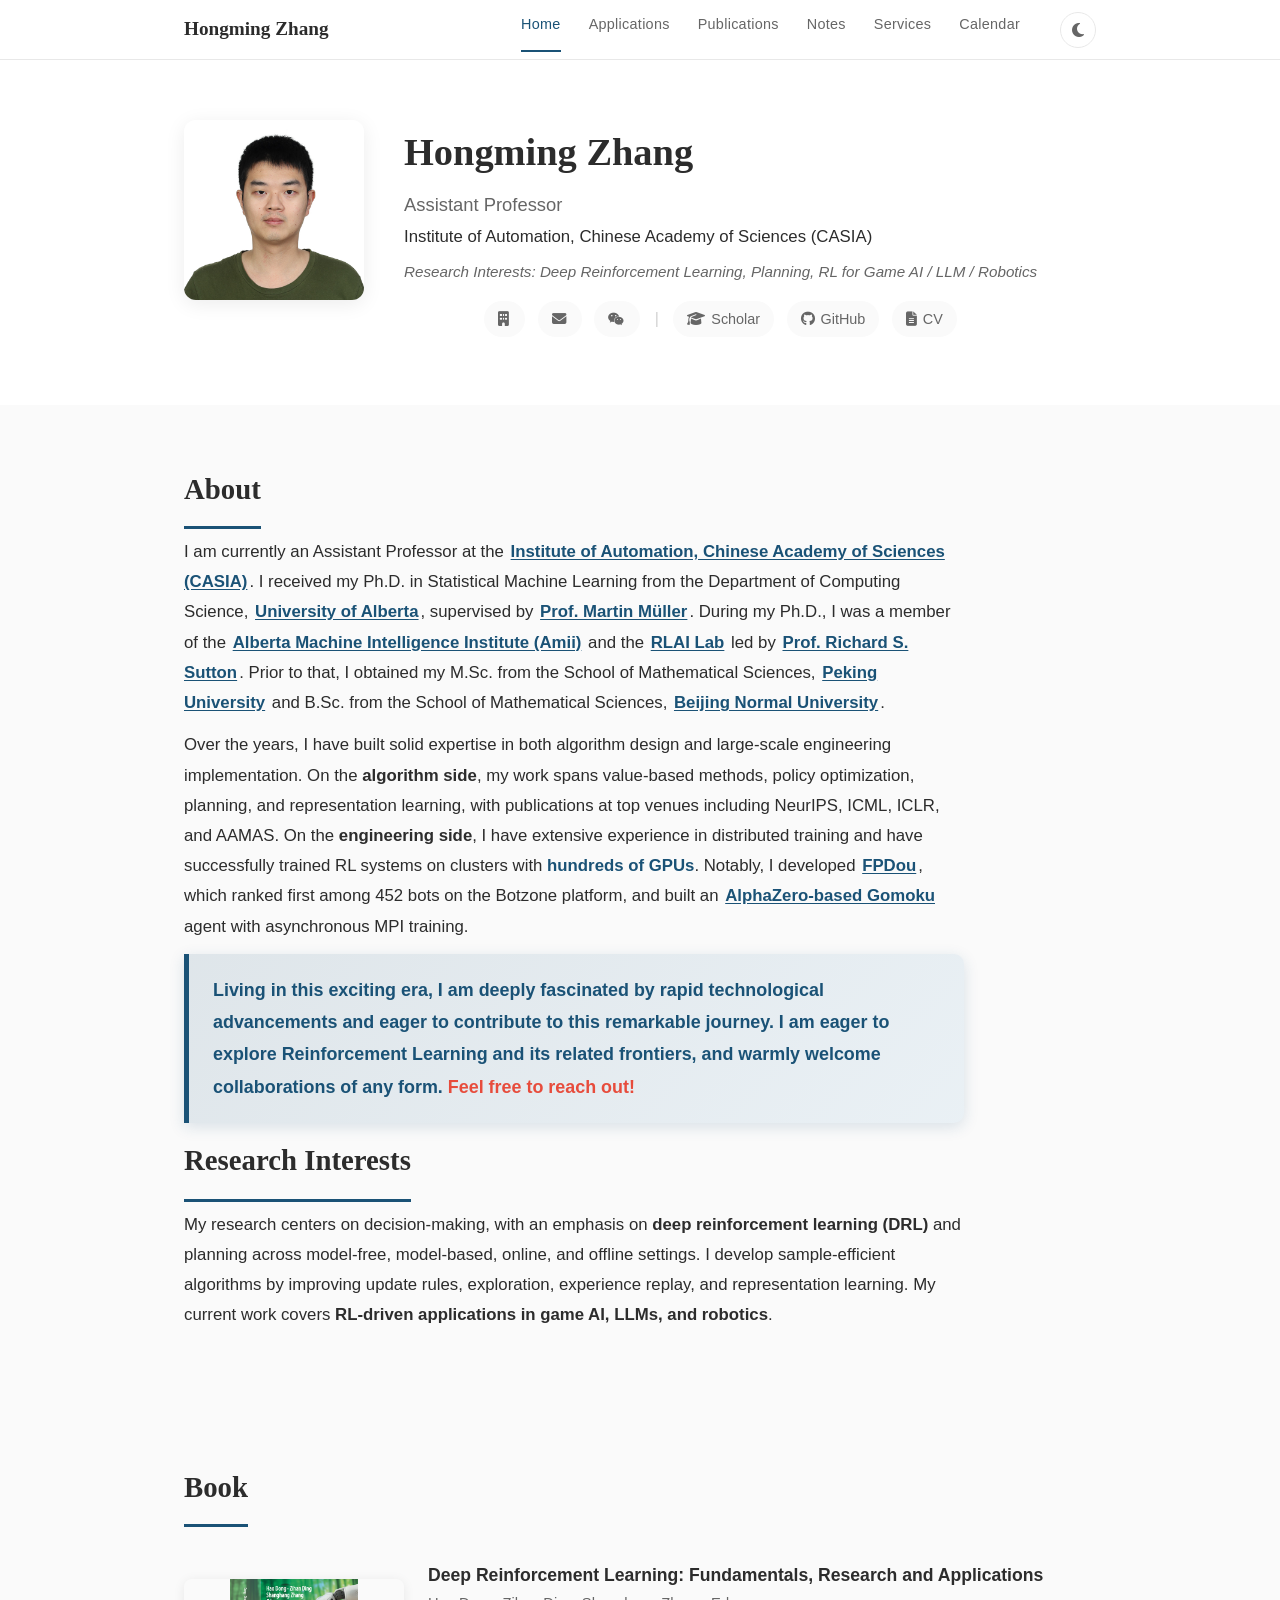
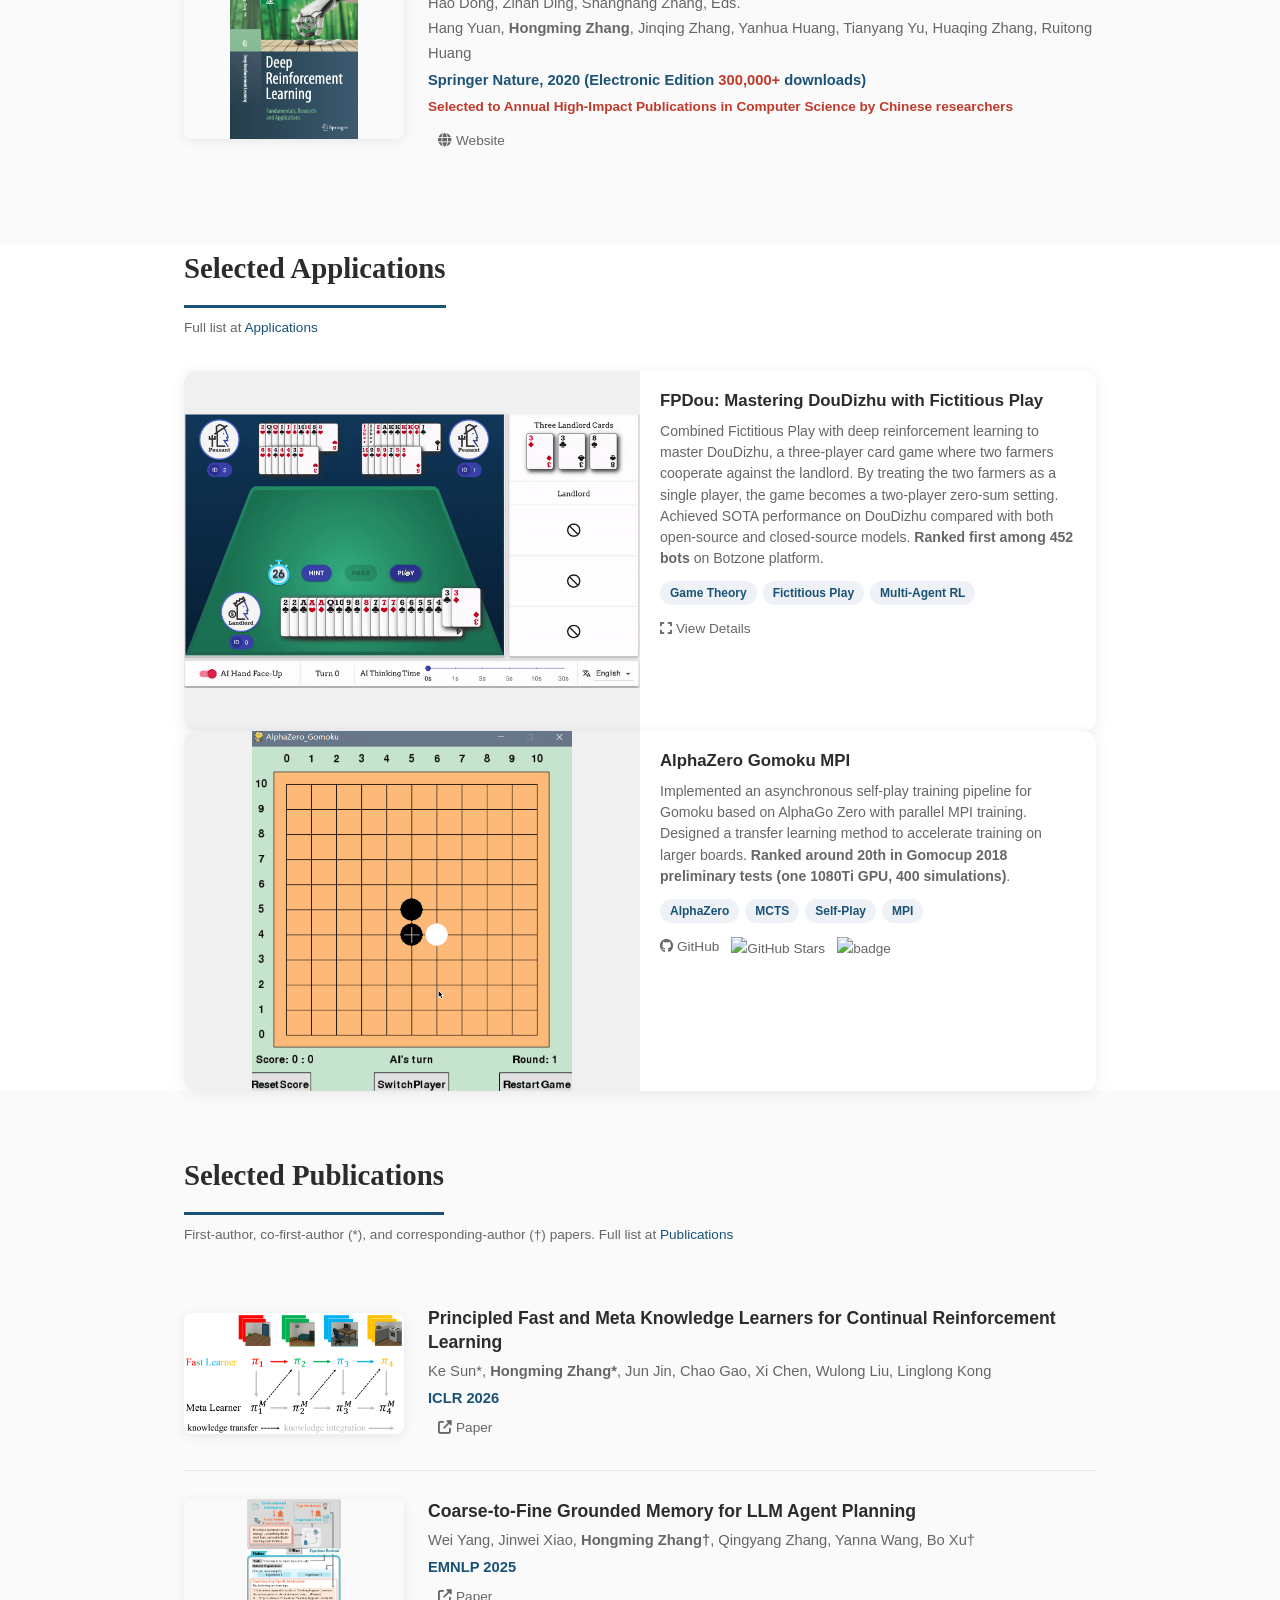
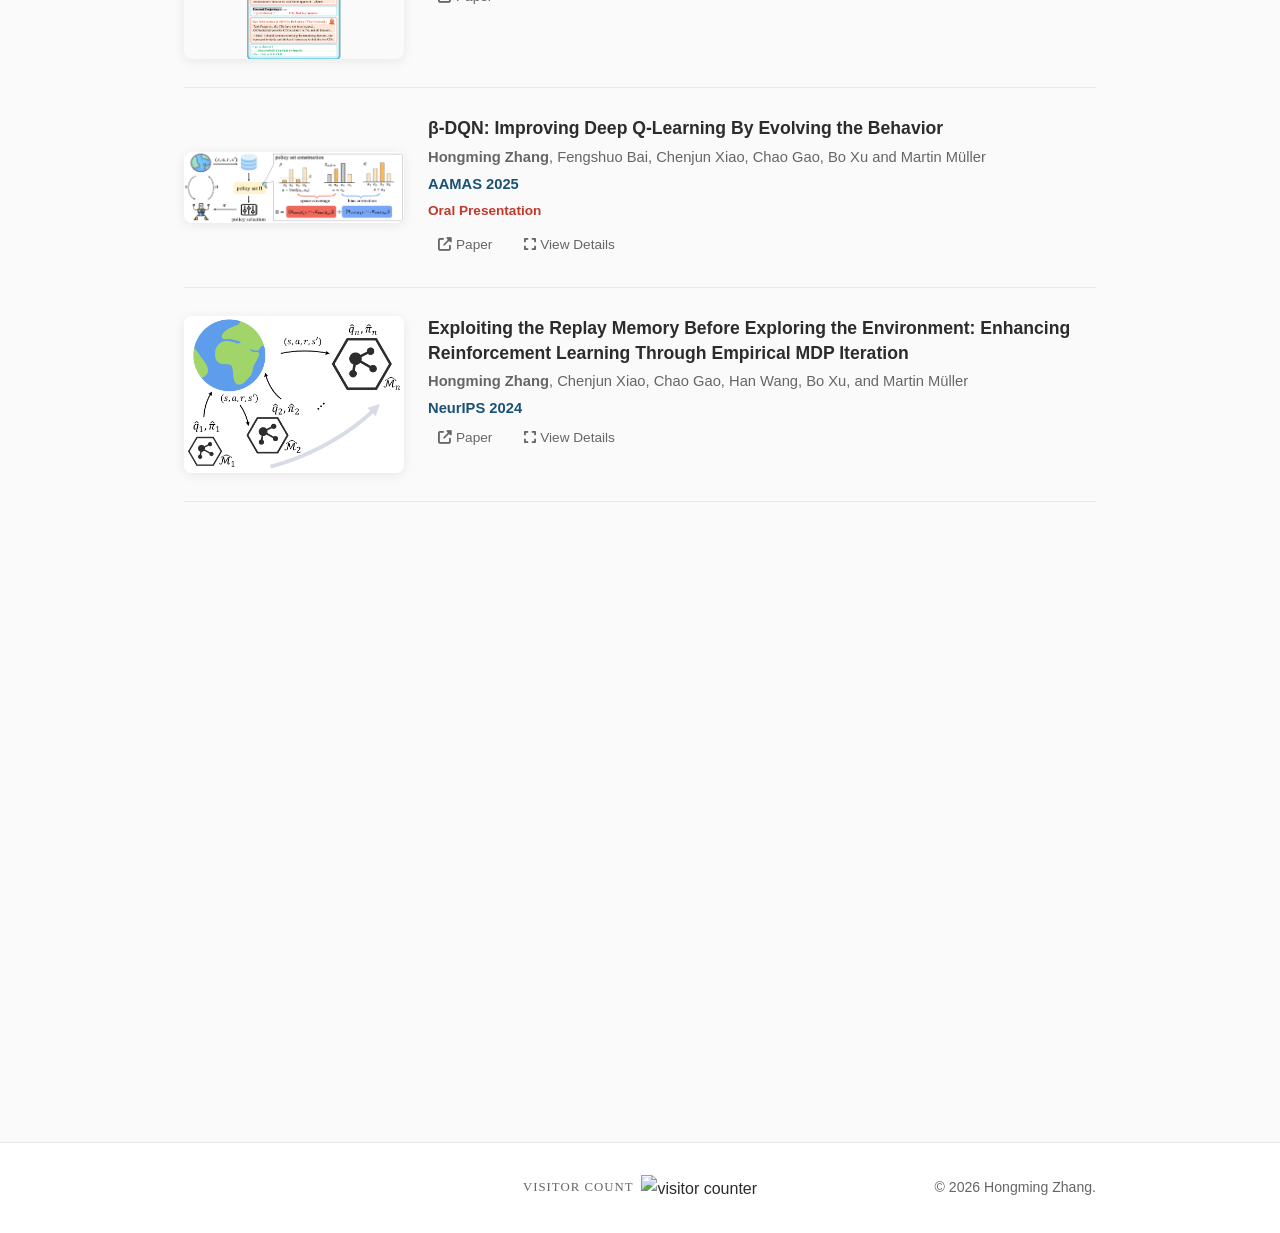
==== commit 01881ab8: "Update About section: add RLAI Lab advisor link and simplify department references" ====
--- a/index.html
+++ b/index.html
@@ -63,10 +63,10 @@
         <div class="about-text">
             <p>
                 I am currently an Assistant Professor at the <a href="http://www.ia.cas.cn/" target="_blank">Institute of Automation, Chinese Academy of Sciences (CASIA)</a>.
-                I received my Ph.D. in Statistical Machine Learning from the <a href="https://www.ualberta.ca/en/computing-science/index.html" target="_blank">Department of Computing Science</a>, <a href="https://www.ualberta.ca/" target="_blank">University of Alberta</a>,
+                I received my Ph.D. in Statistical Machine Learning from the Department of Computing Science, <a href="https://www.ualberta.ca/" target="_blank">University of Alberta</a>,
                 supervised by <a href="http://webdocs.cs.ualberta.ca/~mmueller/" target="_blank">Prof. Martin Müller</a>.
-                During my Ph.D., I was a member of the <a href="https://www.amii.ca/" target="_blank">Alberta Machine Intelligence Institute (Amii)</a> and the <a href="http://rlai.ualberta.ca/" target="_blank">RLAI Lab</a>.
-                Prior to that, I obtained my M.Sc. from the <a href="https://www.math.pku.edu.cn/" target="_blank">School of Mathematical Sciences</a>, <a href="https://www.pku.edu.cn/" target="_blank">Peking University</a> and B.Sc. from the <a href="https://math.bnu.edu.cn/" target="_blank">School of Mathematical Sciences</a>, <a href="https://www.bnu.edu.cn/" target="_blank">Beijing Normal University</a>.
+                During my Ph.D., I was a member of the <a href="https://www.amii.ca/" target="_blank">Alberta Machine Intelligence Institute (Amii)</a> and the <a href="http://rlai.ualberta.ca/" target="_blank">RLAI Lab</a> led by <a href="http://incompleteideas.net/" target="_blank">Prof. Richard S. Sutton</a>.
+                Prior to that, I obtained my M.Sc. from the School of Mathematical Sciences, <a href="https://www.pku.edu.cn/" target="_blank">Peking University</a> and B.Sc. from the School of Mathematical Sciences, <a href="https://www.bnu.edu.cn/" target="_blank">Beijing Normal University</a>.
             </p>
             <p>
                 Over the years, I have built solid expertise in both algorithm design and large-scale engineering implementation. On the <strong>algorithm side</strong>, my work spans value-based methods, policy optimization, planning, and representation learning, with publications at top venues including NeurIPS, ICML, ICLR, and AAMAS. On the <strong>engineering side</strong>, I have extensive experience in distributed training and have successfully trained RL systems on clusters with <span style="color: var(--color-accent); font-weight: bold;">hundreds of GPUs</span>. Notably, I developed <a href="applications.html#fpdou">FPDou</a>, which ranked first among 452 bots on the Botzone platform, and built an <a href="https://github.com/initial-h/AlphaZero_Gomoku_MPI" target="_blank">AlphaZero-based Gomoku</a> agent with asynchronous MPI training.
